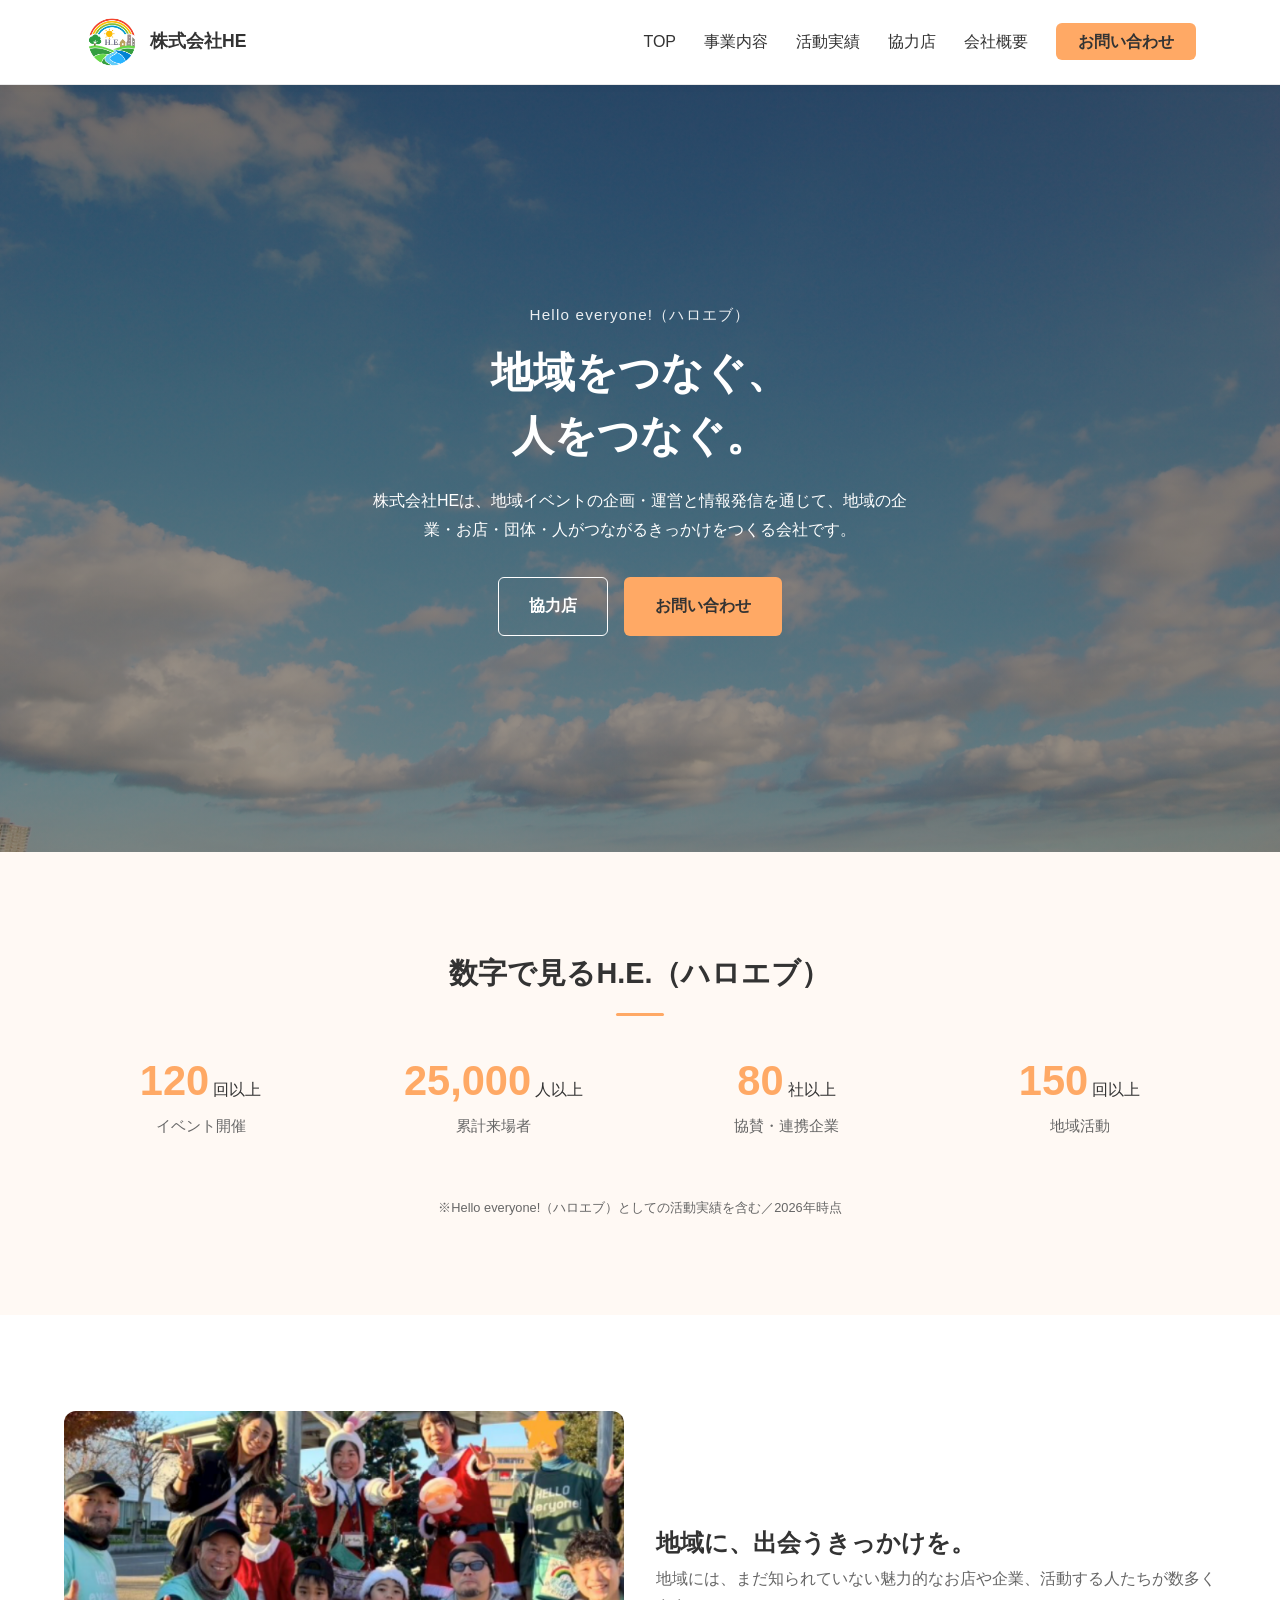
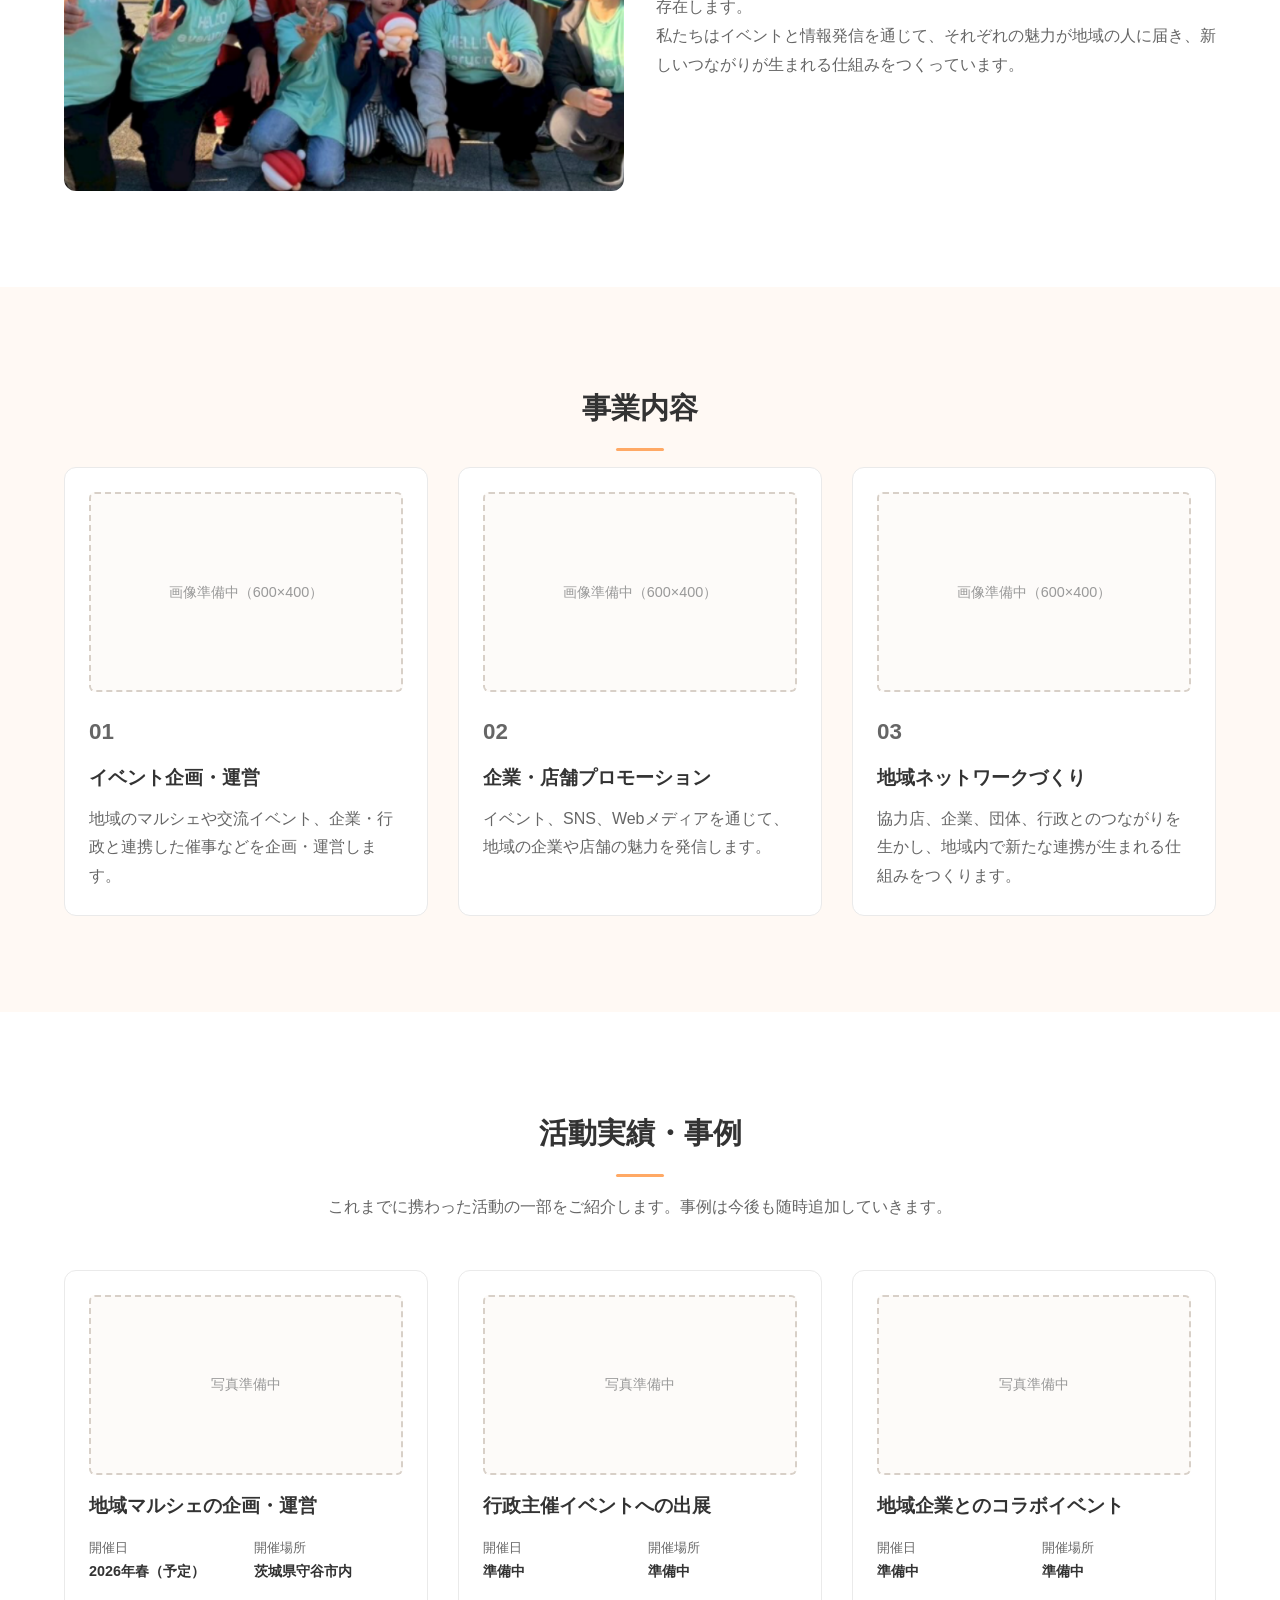
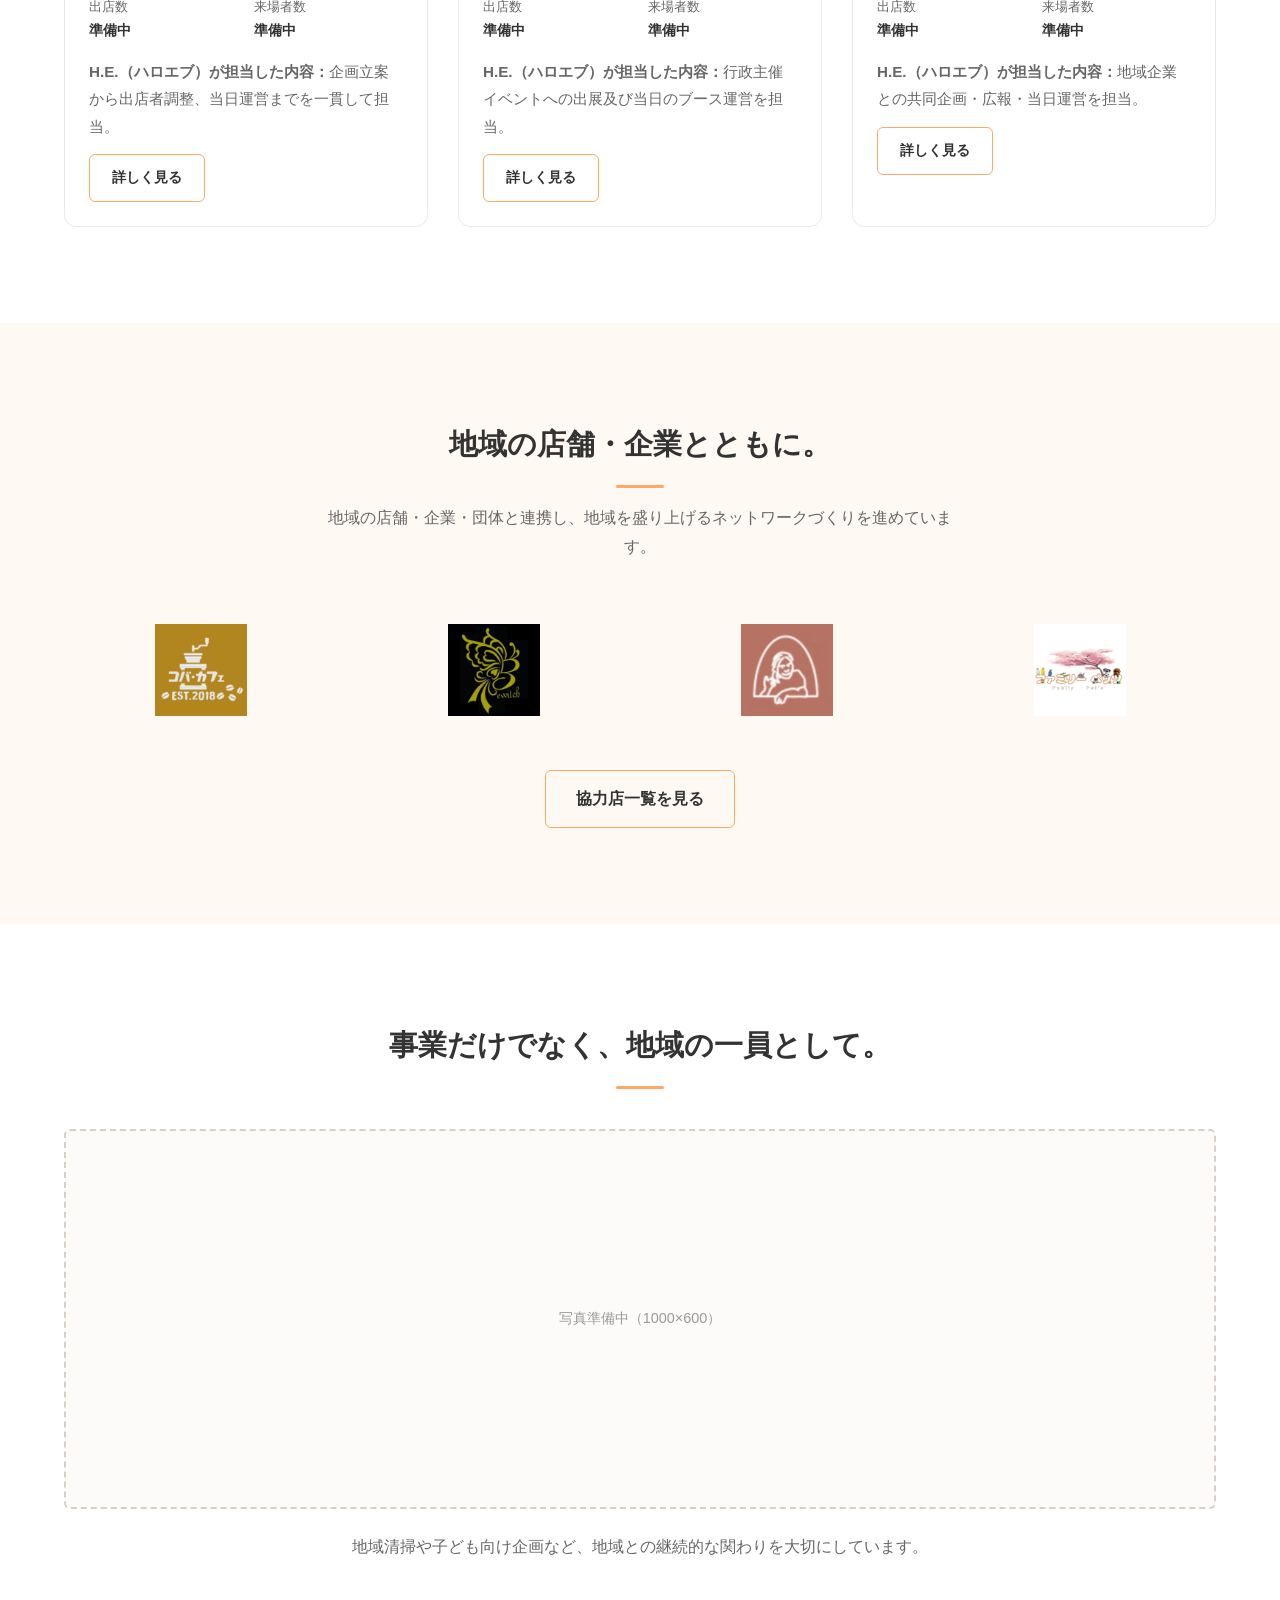
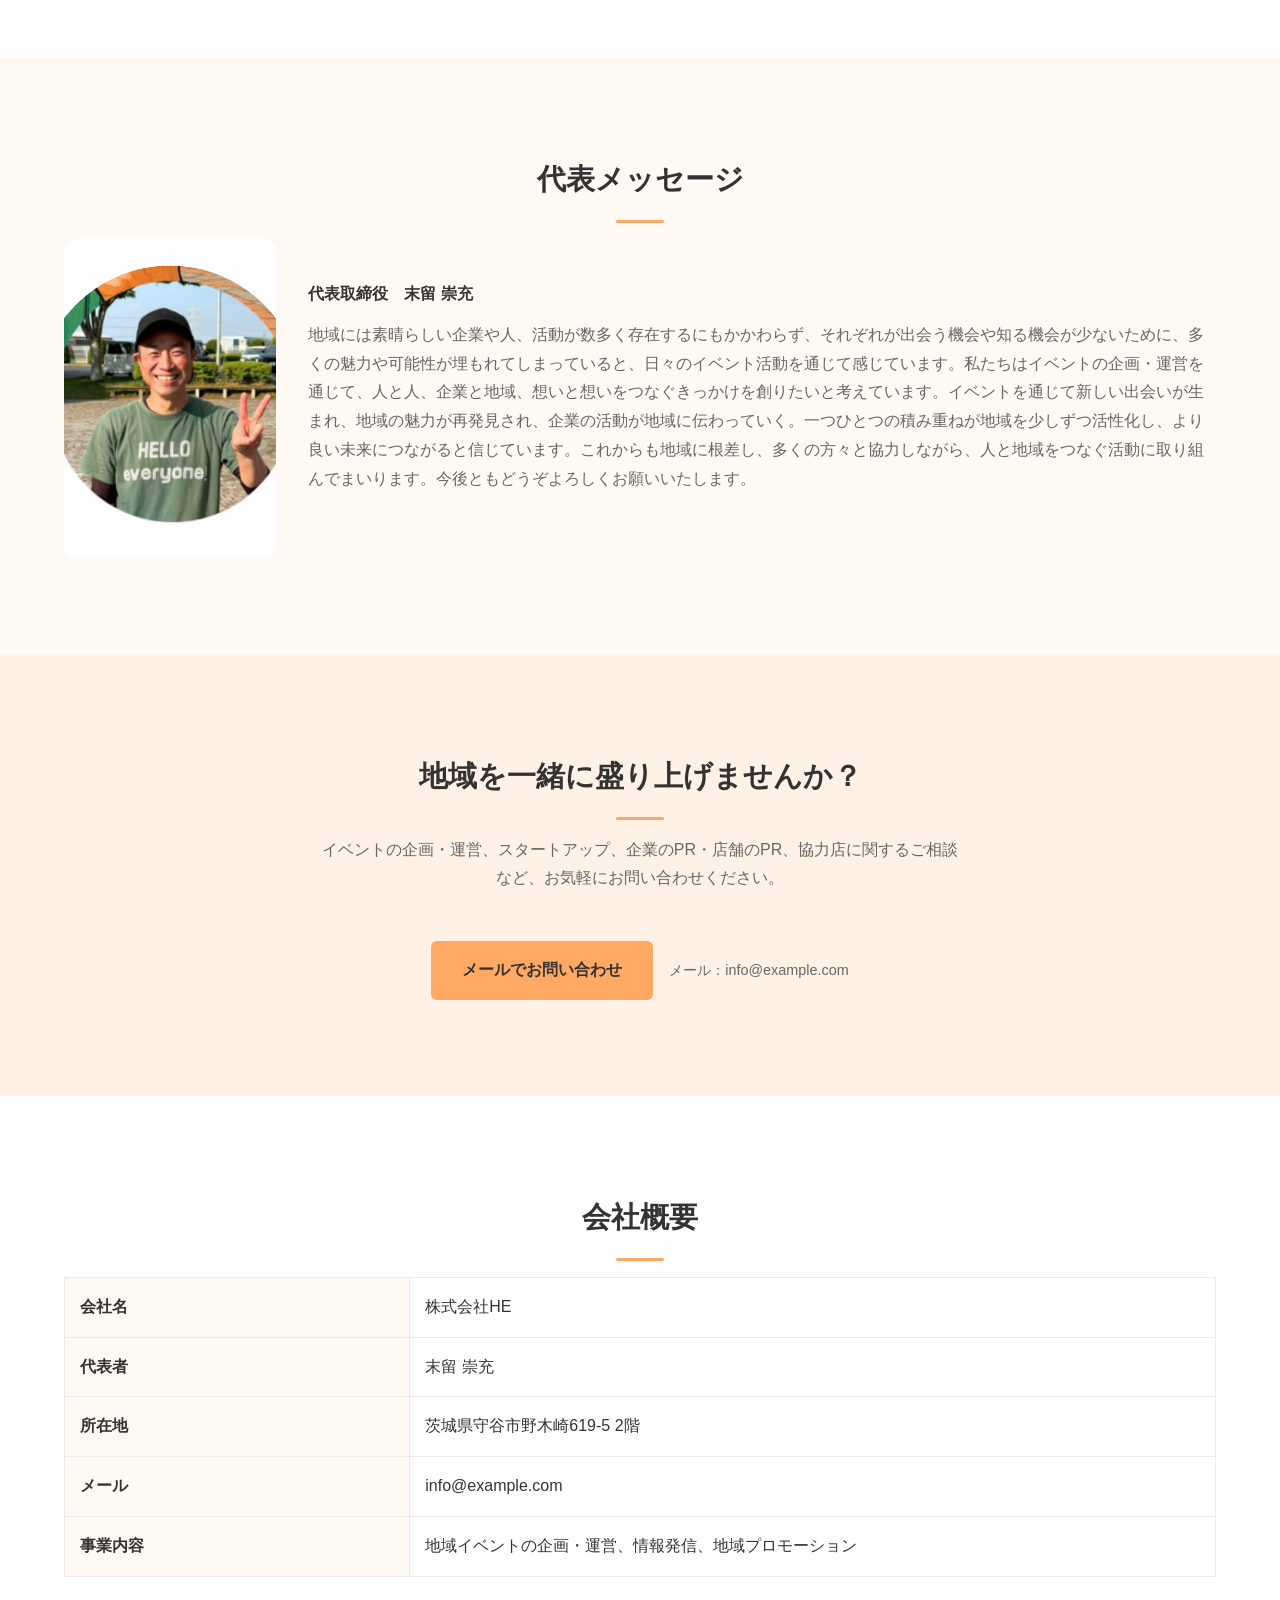
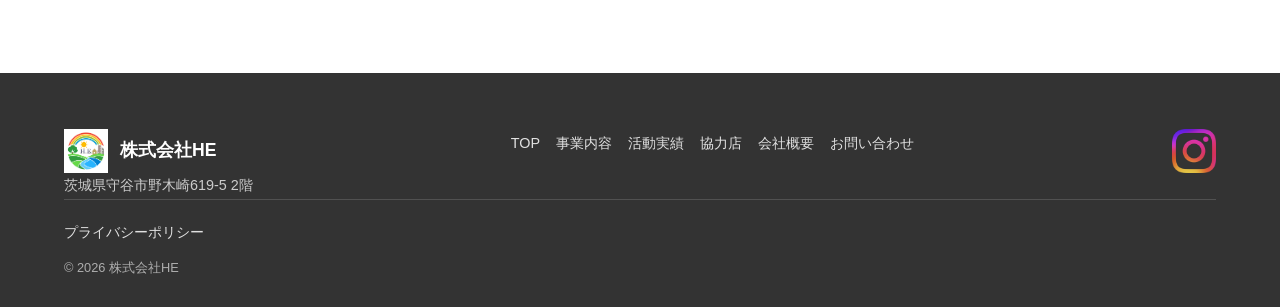
==== index.html @ ca71a81e "「ハロエブ」検索での上位表示を目的にSEO対策を実施 - title/meta descriptionの最適化、Hello everyone!・H.E.表記に「（ハロエブ）」を追記   （株式会社HE" ====
<!DOCTYPE html>

<html lang="ja">
<head>
<meta charset="UTF-8">
<meta name="viewport" content="width=device-width, initial-scale=1.0">

<!-- SEO: favicon/apple-touch-iconをサブページと同じ絶対パスに統一し、apple-touch-icon（180×180）を追加 -->
<link rel="icon" type="image/png" href="/images/favicon.png">
<link rel="apple-touch-icon" href="/images/apple-touch-icon.png">

<!-- SEO: 「ハロエブ」検索での上位表示を狙い、titleとdescriptionにハロエブを追記（正式社名「株式会社HE」自体には追記しない） -->
<title>株式会社HE｜地域の企業・人・情報をつなぐ地域プロモーション会社（ハロエブ）</title>
<meta name="description" content="地域イベントの企画・運営と情報発信で地域をつなぐ「ハロエブ」こと株式会社HE。茨城県守谷市を拠点に、地域の企業・お店・団体・人がつながるきっかけをつくる地域プロモーション会社です。">

<!-- SEO: トップページにcanonicalタグがなかったため追加（重複URL評価分散の防止） -->
<link rel="canonical" href="https://he-company.com/">

<!-- SEO: OGP（SNSシェア時の表示最適化） -->
<meta property="og:type" content="website">
<meta property="og:site_name" content="株式会社HE">
<meta property="og:locale" content="ja_JP">
<meta property="og:title" content="株式会社HE｜地域の企業・人・情報をつなぐ地域プロモーション会社（ハロエブ）">
<meta property="og:description" content="地域イベントの企画・運営と情報発信で地域をつなぐ「ハロエブ」こと株式会社HE。茨城県守谷市を拠点に、地域の企業・お店・団体・人がつながるきっかけをつくる地域プロモーション会社です。">
<meta property="og:url" content="https://he-company.com/">
<meta property="og:image" content="https://he-company.com/images/main.jpg">

<!-- SEO: X(Twitter)カード -->
<meta name="twitter:card" content="summary_large_image">
<meta name="twitter:title" content="株式会社HE｜地域の企業・人・情報をつなぐ地域プロモーション会社（ハロエブ）">
<meta name="twitter:description" content="地域イベントの企画・運営と情報発信で地域をつなぐ「ハロエブ」こと株式会社HE。茨城県守谷市を拠点に、地域の企業・お店・団体・人がつながるきっかけをつくる地域プロモーション会社です。">
<meta name="twitter:image" content="https://he-company.com/images/main.jpg">

<link rel="stylesheet" href="style.css">
<link rel="stylesheet" href="partners.css">

<!-- SEO: Organization構造化データ。alternateNameに読み・略称を含め「ハロエブ」検索との関連性を明示 -->
<script type="application/ld+json">
{
  "@context": "https://schema.org",
  "@type": "Organization",
  "name": "株式会社HE",
  "alternateName": ["Hello everyone!", "H.E.", "ハロエブ"],
  "url": "https://he-company.com/",
  "logo": "https://he-company.com/images/logo.png",
  "description": "株式会社HEは、地域イベントの企画・運営と情報発信を通じて、地域の企業・お店・団体・人がつながるきっかけをつくる地域プロモーション会社です。",
  "address": {
    "@type": "PostalAddress",
    "addressCountry": "JP",
    "addressRegion": "茨城県",
    "addressLocality": "守谷市",
    "streetAddress": "野木崎619-5 2階"
  }
}
</script>
</head>
<body>

<header>
    <div class="header-inner container">

        <a href="#hero" class="brand">
            <img src="images/logo.png" alt="株式会社HEロゴ" class="site-logo" width="1701" height="1701" decoding="async">
            <span class="site-name">株式会社HE</span>
        </a>

        <div class="hamburger" id="hamburger" aria-label="メニューを開く">
            <span></span>
            <span></span>
            <span></span>
        </div>

        <nav id="nav-menu">
            <ul>
                <li><a href="#hero">TOP</a></li>
                <li><a href="#services">事業内容</a></li>
                <li><a href="#results">活動実績</a></li>
                <li><a href="/partners/">協力店</a></li>
                <li><a href="#company">会社概要</a></li>
                <li class="nav-cta"><a href="#contact">お問い合わせ</a></li>
            </ul>
        </nav>

    </div>
</header>

<section class="hero" id="hero">

    <div class="hero-media">
        <!-- PageSpeed: LCP画像のためlazyloadにせず、fetchpriority="high"で優先読み込み。width/heightでCLSを防止 -->
        <img src="images/main.jpg" alt="地域イベントの様子" width="3008" height="2000" fetchpriority="high" decoding="async">
        <div class="hero-overlay"></div>
    </div>

    <div class="container hero-content">
        <!-- SEO: 「Hello everyone!」に読み「（ハロエブ）」を追記（株式会社HEの表記には追記しない） -->
        <p class="hero-brand">Hello everyone!（ハロエブ）</p>
        <h1 class="hero-copy">地域をつなぐ、<br>人をつなぐ。</h1>
        <p class="hero-lead">
            株式会社HEは、地域イベントの企画・運営と情報発信を通じて、地域の企業・お店・団体・人がつながるきっかけをつくる会社です。
        </p>
        <div class="hero-buttons">
            <a href="/partners/" class="btn btn-outline-light">協力店</a>
            <a href="#contact" class="btn btn-primary">お問い合わせ</a>
        </div>
    </div>

</section>

<section class="bg-sub" id="stats">

    <div class="container fade-in">

        <!-- SEO: 「H.E.」に読み「（ハロエブ）」を追記 -->
        <h2 class="section-title">数字で見るH.E.（ハロエブ）</h2>

        <div class="stats-grid">

            <div class="stat-item">
                <p class="stat-number">120<span>回以上</span></p>
                <p class="stat-label">イベント開催</p>
            </div>

            <div class="stat-item">
                <p class="stat-number">25,000<span>人以上</span></p>
                <p class="stat-label">累計来場者</p>
            </div>

            <div class="stat-item">
                <p class="stat-number">80<span>社以上</span></p>
                <p class="stat-label">協賛・連携企業</p>
            </div>

            <div class="stat-item">
                <p class="stat-number">150<span>回以上</span></p>
                <p class="stat-label">地域活動</p>
            </div>

        </div>

        <p class="stats-note">※Hello everyone!（ハロエブ）としての活動実績を含む／2026年時点</p>

    </div>

</section>

<section id="about">

    <div class="container about-layout fade-in">

        <div class="about-image">
            <img src="images/watashitachi.png" alt="地域の人々が集まる様子" width="1200" height="500" loading="lazy" decoding="async">
        </div>

        <div class="about-text">
            <h2>地域に、出会うきっかけを。</h2>
            <p>
                地域には、まだ知られていない魅力的なお店や企業、活動する人たちが数多く存在します。<br>
                私たちはイベントと情報発信を通じて、それぞれの魅力が地域の人に届き、新しいつながりが生まれる仕組みをつくっています。
            </p>
        </div>

    </div>

</section>

<section class="bg-sub" id="services">

    <div class="container fade-in">

        <h2 class="section-title">事業内容</h2>

        <div class="services">

            <div class="card">
                <div class="placeholder">画像準備中（600×400）</div>
                <p class="card-number">01</p>
                <h3>イベント企画・運営</h3>
                <p>地域のマルシェや交流イベント、企業・行政と連携した催事などを企画・運営します。</p>
            </div>

            <div class="card">
                <div class="placeholder">画像準備中（600×400）</div>
                <p class="card-number">02</p>
                <h3>企業・店舗プロモーション</h3>
                <p>イベント、SNS、Webメディアを通じて、地域の企業や店舗の魅力を発信します。</p>
            </div>

            <div class="card">
                <div class="placeholder">画像準備中（600×400）</div>
                <p class="card-number">03</p>
                <h3>地域ネットワークづくり</h3>
                <p>協力店、企業、団体、行政とのつながりを生かし、地域内で新たな連携が生まれる仕組みをつくります。</p>
            </div>

        </div>

    </div>

</section>

<section id="results">

    <div class="container fade-in">

        <h2 class="section-title">活動実績・事例</h2>
        <p class="section-lead">これまでに携わった活動の一部をご紹介します。事例は今後も随時追加していきます。</p>

        <!-- 事例カードは同一構造で複製することで追加できます。詳細ページは今後作成予定のため「詳しく見る」は仮リンクです -->
        <div class="cases">

            <div class="case-card">
                <div class="placeholder">写真準備中</div>
                <h3>地域マルシェの企画・運営</h3>
                <dl class="case-meta">
                    <div><dt>開催日</dt><dd>2026年春（予定）</dd></div>
                    <div><dt>開催場所</dt><dd>茨城県守谷市内</dd></div>
                    <div><dt>出店数</dt><dd>準備中</dd></div>
                    <div><dt>来場者数</dt><dd>準備中</dd></div>
                </dl>
                <p class="case-role"><strong>H.E.（ハロエブ）が担当した内容：</strong>企画立案から出店者調整、当日運営までを一貫して担当。</p>
                <a href="#" class="btn btn-outline btn-small">詳しく見る</a>
            </div>

            <div class="case-card">
                <div class="placeholder">写真準備中</div>
                <h3>行政主催イベントへの出展</h3>
                <dl class="case-meta">
                    <div><dt>開催日</dt><dd>準備中</dd></div>
                    <div><dt>開催場所</dt><dd>準備中</dd></div>
                    <div><dt>出店数</dt><dd>準備中</dd></div>
                    <div><dt>来場者数</dt><dd>準備中</dd></div>
                </dl>
                <p class="case-role"><strong>H.E.（ハロエブ）が担当した内容：</strong>行政主催イベントへの出展及び当日のブース運営を担当。</p>
                <a href="#" class="btn btn-outline btn-small">詳しく見る</a>
            </div>

            <div class="case-card">
                <div class="placeholder">写真準備中</div>
                <h3>地域企業とのコラボイベント</h3>
                <dl class="case-meta">
                    <div><dt>開催日</dt><dd>準備中</dd></div>
                    <div><dt>開催場所</dt><dd>準備中</dd></div>
                    <div><dt>出店数</dt><dd>準備中</dd></div>
                    <div><dt>来場者数</dt><dd>準備中</dd></div>
                </dl>
                <p class="case-role"><strong>H.E.（ハロエブ）が担当した内容：</strong>地域企業との共同企画・広報・当日運営を担当。</p>
                <a href="#" class="btn btn-outline btn-small">詳しく見る</a>
            </div>

        </div>

    </div>

</section>

<section class="bg-sub" id="partners">

    <div class="container fade-in">

        <h2 class="section-title">地域の店舗・企業とともに。</h2>
        <p class="section-lead">地域の店舗・企業・団体と連携し、地域を盛り上げるネットワークづくりを進めています。</p>

        <!-- 協力店を追加する場合は /partners/ の一覧ページ側に追加してください。ここには代表的な数店舗のみ表示します -->
        <div class="partners-grid">

            <a href="/partners/kobacafe/" class="partner-card-logo">
                <img src="images/partners/kobacafe/logo.png" alt="コバカフェのロゴ" width="500" height="500" loading="lazy" decoding="async">
            </a>
            <a href="/partners/bewitch-tokyo/" class="partner-card-logo">
                <img src="images/partners/bewitch-tokyo/logo.png" alt="ビーウィッチ東京のロゴ" width="500" height="500" loading="lazy" decoding="async">
            </a>
            <a href="/partners/osan-thai/" class="partner-card-logo">
                <img src="images/partners/osan-thai/logo.png" alt="オーさんのタイ料理のロゴ" width="500" height="500" loading="lazy" decoding="async">
            </a>
            <a href="/partners/family-pets/" class="partner-card-logo">
                <img src="images/partners/family-pets/logo.png" alt="ファミリーペッツのロゴ" width="500" height="500" loading="lazy" decoding="async">
            </a>

        </div>

        <div class="partners-cta">
            <a href="/partners/" class="btn btn-outline">協力店一覧を見る</a>
        </div>

    </div>

</section>

<section id="community">

    <div class="container community-layout fade-in">

        <h2 class="section-title">事業だけでなく、地域の一員として。</h2>

        <div class="placeholder community-photo">写真準備中（1000×600）</div>

        <p class="community-text">
            地域清掃や子ども向け企画など、地域との継続的な関わりを大切にしています。
        </p>

    </div>

</section>

<section class="bg-sub" id="message">

    <div class="container fade-in">

        <h2 class="section-title">代表メッセージ</h2>

        <div class="message">

            <div class="rep-image">
                <img src="images/ceo.png" alt="代表取締役 末留 崇充" width="500" height="600" loading="lazy" decoding="async">
            </div>

            <div>
                <p class="message-name">代表取締役　末留 崇充</p>
                <p class="message-text">
                    地域には素晴らしい企業や人、活動が数多く存在するにもかかわらず、それぞれが出会う機会や知る機会が少ないために、多くの魅力や可能性が埋もれてしまっていると、日々のイベント活動を通じて感じています。私たちはイベントの企画・運営を通じて、人と人、企業と地域、想いと想いをつなぐきっかけを創りたいと考えています。イベントを通じて新しい出会いが生まれ、地域の魅力が再発見され、企業の活動が地域に伝わっていく。一つひとつの積み重ねが地域を少しずつ活性化し、より良い未来につながると信じています。これからも地域に根差し、多くの方々と協力しながら、人と地域をつなぐ活動に取り組んでまいります。今後ともどうぞよろしくお願いいたします。
                </p>
            </div>

        </div>

    </div>

</section>

<!-- 将来チーム紹介を追加する場合の肩書き例: 戦略パートナー／経営戦略・ブランドプロデュース／Brand & Business Strategy Partner -->

<section class="bg-accent" id="contact">

    <div class="container fade-in">

        <h2 class="section-title">地域を一緒に盛り上げませんか？</h2>
        <p class="section-lead">
            イベントの企画・運営、スタートアップ、企業のPR・店舗のPR、協力店に関するご相談など、お気軽にお問い合わせください。
        </p>

        <div class="contact-actions">
            <a href="mailto:info@example.com" class="btn btn-primary">メールでお問い合わせ</a>
            <p class="contact-email">メール：info@example.com</p>
        </div>

    </div>

</section>

<section id="company">

    <div class="container fade-in">

        <h2 class="section-title">会社概要</h2>

        <table class="company-table">

            <tr>
                <th>会社名</th>
                <td>株式会社HE</td>
            </tr>

            <tr>
                <th>代表者</th>
                <td>末留 崇充</td>
            </tr>

            <tr>
                <th>所在地</th>
                <td>茨城県守谷市野木崎619-5 2階</td>
            </tr>

            <!-- 電話番号は仮番号のため公開表示から一時的に除外しています
            <tr>
                <th>電話番号</th>
                <td>000-0000-0000</td>
            </tr>
            -->

            <tr>
                <th>メール</th>
                <td>info@example.com</td>
            </tr>

            <tr>
                <th>事業内容</th>
                <td>地域イベントの企画・運営、情報発信、地域プロモーション</td>
            </tr>

        </table>

    </div>

</section>

<footer>

    <div class="container footer-grid">

        <div>
            <div class="footer-brand">
                <img src="images/logo.png" alt="株式会社HEロゴ" class="site-logo" width="1701" height="1701" loading="lazy" decoding="async">
                <span class="site-name" style="color:#fff;">株式会社HE</span>
            </div>
            <p class="footer-address">茨城県守谷市野木崎619-5 2階</p>
        </div>

        <nav class="footer-nav">
            <ul>
                <li><a href="#hero">TOP</a></li>
                <li><a href="#services">事業内容</a></li>
                <li><a href="#results">活動実績</a></li>
                <li><a href="/partners/">協力店</a></li>
                <li><a href="#company">会社概要</a></li>
                <li><a href="#contact">お問い合わせ</a></li>
            </ul>
        </nav>

        <div class="footer-sns">
            <ul>
                <!-- Instagramのリンク先URLは後日設定予定 -->
                <li><a href="#" aria-label="Instagram"><img src="images/instagram-icon.png" alt="Instagram" class="sns-icon" width="128" height="128" loading="lazy" decoding="async"></a></li>
            </ul>
        </div>

    </div>

    <div class="container footer-legal">
        <a href="/privacy/">プライバシーポリシー</a>
        <p>© 2026 株式会社HE</p>
    </div>

</footer>

<script src="script.js"></script>
</body>
</html>
---- style.css ----
/* ==========================================================================
   Variables
   ========================================================================== */
:root {
  --color-primary: #FFA965;
  --color-primary-light: #FFF1E6;
  --color-text: #333333;
  --color-text-light: #666666;
  --color-background: #FFFFFF;
  --color-background-sub: #FFF9F4;
  --color-border: #EAEAEA;
  --container-width: 1200px;
  --partner-content-width: 800px;
  --radius-sm: 6px;
  --radius-md: 12px;
  --section-padding: clamp(56px, 8vw, 96px);
}

/* ==========================================================================
   Reset / Base
   ========================================================================== */
* {
  margin: 0;
  padding: 0;
  box-sizing: border-box;
}

html {
  scroll-behavior: smooth;
}

body {
  font-family: "Hiragino Kaku Gothic ProN", "Hiragino Sans", "Yu Gothic Medium", "Meiryo", sans-serif;
  line-height: 1.8;
  color: var(--color-text);
  background: var(--color-background);
  overflow-x: hidden;
}

img {
  max-width: 100%;
  display: block;
}

a {
  color: inherit;
}

.container {
  width: 90%;
  max-width: var(--container-width);
  margin: auto;
}

/* SEO/アクセシビリティ: 視覚的には非表示だが、スクリーンリーダーや検索エンジンには読み上げ・解釈させたい見出し用 */
.sr-only {
  position: absolute;
  width: 1px;
  height: 1px;
  padding: 0;
  margin: -1px;
  overflow: hidden;
  clip: rect(0, 0, 0, 0);
  white-space: nowrap;
  border: 0;
}

section {
  padding: var(--section-padding) 0;
}

.bg-sub {
  background: var(--color-background-sub);
}

.bg-accent {
  background: var(--color-primary-light);
}

.section-title {
  text-align: center;
  font-size: clamp(1.4rem, 3vw, 1.8rem);
  margin-bottom: 16px;
}

.section-title::after {
  content: "";
  display: block;
  width: 48px;
  height: 3px;
  background: var(--color-primary);
  margin: 14px auto 0;
  border-radius: 2px;
}

.section-lead {
  text-align: center;
  max-width: 640px;
  margin: 0 auto 48px;
  color: var(--color-text-light);
}

.placeholder {
  border: 2px dashed #d8d0c8;
  background: #fdfbf9;
  display: flex;
  justify-content: center;
  align-items: center;
  color: #999;
  border-radius: var(--radius-sm);
  text-align: center;
  font-size: 0.9rem;
}

/* fade-in on scroll */
.fade-in {
  opacity: 0;
  transform: translateY(16px);
  transition: opacity .6s ease, transform .6s ease;
}

.fade-in.is-visible {
  opacity: 1;
  transform: none;
}

/* ==========================================================================
   Buttons
   ========================================================================== */
.btn {
  display: inline-flex;
  align-items: center;
  justify-content: center;
  gap: 8px;
  min-height: 48px;
  padding: 14px 30px;
  border-radius: var(--radius-sm);
  font-weight: 600;
  text-decoration: none;
  border: 1.5px solid transparent;
  cursor: pointer;
  transition: opacity .2s ease, background-color .2s ease;
  font-size: 1rem;
}

.btn-small {
  min-height: 40px;
  padding: 10px 22px;
  font-size: 0.9rem;
}

.btn-primary {
  background: var(--color-primary);
  color: var(--color-text);
}

.btn-primary:hover {
  opacity: 0.85;
}

.btn-outline {
  background: transparent;
  border-color: var(--color-primary);
  color: var(--color-text);
}

.btn-outline:hover {
  background: var(--color-primary-light);
}

.btn-outline-light {
  background: transparent;
  border-color: #fff;
  color: #fff;
}

.btn-outline-light:hover {
  background: rgba(255, 255, 255, 0.15);
}

/* ==========================================================================
   Header
   ========================================================================== */
header {
  background: #fff;
  border-bottom: 1px solid var(--color-border);
  box-shadow: 0 2px 8px rgba(0, 0, 0, 0.04);
  position: sticky;
  top: 0;
  z-index: 100;
}

.header-inner {
  display: flex;
  justify-content: space-between;
  align-items: center;
  padding: 14px 20px;
}

.brand {
  display: flex;
  align-items: center;
  gap: 10px;
  text-decoration: none;
}

.site-logo {
  width: 56px;
  height: 56px;
  object-fit: contain;
}

.site-name {
  font-size: 1.1rem;
  font-weight: 700;
  color: var(--color-text);
}

.hamburger {
  display: flex;
  flex-direction: column;
  gap: 5px;
  cursor: pointer;
  z-index: 110;
}

.hamburger span {
  width: 28px;
  height: 3px;
  background: var(--color-text);
  border-radius: 3px;
  transition: transform .2s ease, opacity .2s ease;
}

nav ul {
  display: flex;
  align-items: center;
  list-style: none;
  gap: 28px;
}

nav a {
  text-decoration: none;
  color: var(--color-text);
  font-weight: 500;
}

nav a:hover {
  color: var(--color-primary);
}

.nav-cta a {
  background: var(--color-primary);
  color: var(--color-text);
  padding: 10px 22px;
  border-radius: var(--radius-sm);
  font-weight: 600;
}

.nav-cta a:hover {
  opacity: 0.85;
}

/* ==========================================================================
   Hero (first view)
   ========================================================================== */
.hero {
  position: relative;
  overflow: hidden;
}

.hero-media {
  position: absolute;
  inset: 0;
  z-index: 0;
}

.hero-media img {
  width: 100%;
  height: 100%;
  object-fit: cover;
}

.hero-overlay {
  position: absolute;
  inset: 0;
  background: linear-gradient(180deg, rgba(35, 24, 12, 0.55), rgba(35, 24, 12, 0.45));
}

.hero-content {
  position: relative;
  z-index: 1;
  color: #fff;
  text-align: center;
  padding: 120px 0;
}

.hero-brand {
  font-size: 0.95rem;
  letter-spacing: 0.08em;
  opacity: 0.9;
  margin-bottom: 14px;
}

.hero-copy {
  font-size: clamp(1.8rem, 5vw, 2.6rem);
  font-weight: 700;
  line-height: 1.5;
  margin-bottom: 20px;
}

.hero-lead {
  max-width: 560px;
  margin: 0 auto 32px;
  font-size: 1rem;
}

.hero-buttons {
  display: flex;
  gap: 16px;
  justify-content: center;
  flex-wrap: wrap;
}

/* ==========================================================================
   Stats (数字で見るH.E.)
   ========================================================================== */
.stats-grid {
  display: grid;
  grid-template-columns: repeat(2, 1fr);
  gap: 20px;
  text-align: center;
}

.stat-item {
  padding: 24px 10px;
}

.stat-number {
  font-size: clamp(1.8rem, 5vw, 2.6rem);
  font-weight: 700;
  color: var(--color-primary);
  line-height: 1.2;
}

.stat-number span {
  font-size: 1rem;
  font-weight: 500;
  color: var(--color-text);
  margin-left: 4px;
}

.stat-label {
  margin-top: 6px;
  color: var(--color-text-light);
  font-size: 0.95rem;
}

.stats-note {
  text-align: center;
  margin-top: 32px;
  font-size: 0.8rem;
  color: var(--color-text-light);
}

/* ==========================================================================
   About (私たちについて)
   ========================================================================== */
.about-layout {
  display: flex;
  flex-direction: column;
  gap: 32px;
  align-items: center;
}

.about-image {
  width: 100%;
  height: 280px;
  border-radius: var(--radius-md);
  overflow: hidden;
}

.about-image img {
  width: 100%;
  height: 100%;
  object-fit: cover;
}

.about-text h2 {
  text-align: left;
}

.about-text h2::after {
  margin: 14px 0 0;
}

.about-text p {
  color: var(--color-text-light);
}

/* ==========================================================================
   Services (事業内容)
   ========================================================================== */
.services {
  display: grid;
  grid-template-columns: 1fr;
  gap: 30px;
}

.card {
  background: #fff;
  border: 1px solid var(--color-border);
  border-radius: var(--radius-md);
  padding: 24px;
}

.card .placeholder {
  height: 200px;
  margin-bottom: 20px;
}

.card-number {
  color: var(--color-primary);
  font-weight: 700;
  font-size: 1.4rem;
  margin-bottom: 8px;
}

.card h3 {
  margin-bottom: 10px;
}

.card p {
  color: var(--color-text-light);
}

/* ==========================================================================
   Results / Cases (活動実績・事例)
   ========================================================================== */
.cases {
  display: grid;
  grid-template-columns: 1fr;
  gap: 30px;
}

.case-card {
  background: #fff;
  border: 1px solid var(--color-border);
  border-radius: var(--radius-md);
  padding: 24px;
  display: flex;
  flex-direction: column;
  gap: 14px;
}

.case-card .placeholder {
  height: 180px;
}

.case-meta {
  display: grid;
  grid-template-columns: repeat(2, 1fr);
  gap: 10px 16px;
  font-size: 0.9rem;
}

.case-meta div {
  display: flex;
  flex-direction: column;
}

.case-meta dt {
  color: var(--color-text-light);
  font-size: 0.8rem;
}

.case-meta dd {
  font-weight: 600;
}

.case-role {
  font-size: 0.95rem;
  color: var(--color-text-light);
}

.case-card .btn {
  align-self: flex-start;
}

/* ==========================================================================
   Partners (協力店ネットワーク)
   ========================================================================== */
.partners-grid {
  display: grid;
  grid-template-columns: repeat(2, 1fr);
  gap: 20px;
}

.partners-grid .placeholder {
  height: 110px;
}

.partners-cta {
  text-align: center;
  margin-top: 40px;
}

/* ==========================================================================
   Community (地域貢献活動)
   ========================================================================== */
.community-layout {
  display: flex;
  flex-direction: column;
  gap: 24px;
  align-items: center;
}

.community-photo {
  width: 100%;
  height: 260px;
}

.community-text {
  text-align: center;
  max-width: 640px;
  color: var(--color-text-light);
}

/* ==========================================================================
   Message (代表メッセージ)
   ========================================================================== */
.message {
  display: flex;
  flex-direction: column;
  gap: 32px;
  align-items: center;
}

.rep-image {
  width: 100%;
  max-width: 320px;
  height: 320px;
  border-radius: var(--radius-md);
  overflow: hidden;
}

.rep-image img {
  width: 100%;
  height: 100%;
  object-fit: cover;
}

.message-name {
  font-weight: 700;
  margin-bottom: 12px;
}

.message-text {
  color: var(--color-text-light);
  margin-bottom: 24px;
}

/* ==========================================================================
   Contact
   ========================================================================== */
.contact {
  text-align: center;
}

.contact .section-lead {
  margin-bottom: 32px;
}

.contact-actions {
  display: flex;
  flex-direction: column;
  align-items: center;
  gap: 16px;
}

.contact-email {
  color: var(--color-text-light);
  font-size: 0.9rem;
}

/* ==========================================================================
   Company overview
   ========================================================================== */
.company-table {
  width: 100%;
  border-collapse: collapse;
  background: #fff;
}

.company-table th,
.company-table td {
  border: 1px solid var(--color-border);
  padding: 15px;
  text-align: left;
}

.company-table th {
  width: 30%;
  background: var(--color-background-sub);
}

/* ==========================================================================
   Footer
   ========================================================================== */
footer {
  background: var(--color-text);
  color: #fff;
  padding: 56px 0 28px;
}

.footer-grid {
  display: flex;
  flex-direction: column;
  gap: 32px;
}

.footer-brand {
  display: flex;
  align-items: center;
  gap: 12px;
}

.footer-brand .site-logo {
  width: 44px;
  height: 44px;
}

.footer-address {
  color: rgba(255, 255, 255, 0.75);
  font-size: 0.9rem;
}

.footer-nav ul,
.footer-sns ul {
  list-style: none;
  display: flex;
  flex-wrap: wrap;
  gap: 16px;
}

.footer-nav a,
.footer-sns a,
.footer-legal a {
  color: rgba(255, 255, 255, 0.85);
  text-decoration: none;
  font-size: 0.9rem;
}

.footer-nav a:hover,
.footer-sns a:hover,
.footer-legal a:hover {
  color: var(--color-primary);
}

.sns-icon {
  width: 24px;
  height: 24px;
  object-fit: contain;
  opacity: 0.9;
  transition: opacity 0.2s ease;
}

.footer-sns a:hover .sns-icon {
  opacity: 1;
}

.footer-legal {
  border-top: 1px solid rgba(255, 255, 255, 0.15);
  padding-top: 20px;
  display: flex;
  flex-direction: column;
  gap: 10px;
  font-size: 0.8rem;
  color: rgba(255, 255, 255, 0.6);
}

/* ==========================================================================
   Responsive
   ========================================================================== */
@media (min-width: 600px) {
  .partners-grid {
    grid-template-columns: repeat(3, 1fr);
  }
}

@media (min-width: 768px) {
  .stats-grid {
    grid-template-columns: repeat(4, 1fr);
  }

  .services {
    grid-template-columns: repeat(3, 1fr);
  }

  .cases {
    grid-template-columns: repeat(3, 1fr);
  }

  .partners-grid {
    grid-template-columns: repeat(4, 1fr);
  }

  .about-image,
  .community-photo {
    height: 380px;
  }
}

@media (min-width: 900px) {
  .hamburger {
    display: none;
  }

  #nav-menu {
    display: block;
  }

  .about-layout {
    flex-direction: row;
    align-items: center;
    text-align: left;
  }

  .about-layout .about-image {
    flex: 1;
  }

  .about-layout .about-text {
    flex: 1;
  }

  .message {
    flex-direction: row;
    align-items: center;
    text-align: left;
  }

  .message-name,
  .message-text {
    text-align: left;
  }

  .footer-grid {
    flex-direction: row;
    justify-content: space-between;
    flex-wrap: wrap;
  }

  .sns-icon {
    width: 44px;
    height: 44px;
  }

  .contact-actions {
    flex-direction: row;
    justify-content: center;
  }
}

@media (max-width: 899px) {
  #nav-menu {
    display: none;
  }

  #nav-menu.active {
    display: block;
    position: absolute;
    top: 100%;
    left: 0;
    width: 100%;
    background: #fff;
    border-top: 1px solid var(--color-border);
    box-shadow: 0 8px 16px rgba(0, 0, 0, 0.06);
  }

  #nav-menu.active ul {
    flex-direction: column;
    align-items: flex-start;
    padding: 20px;
    gap: 18px;
  }

  .nav-cta {
    width: 100%;
  }

  .nav-cta a {
    display: block;
    text-align: center;
  }
}
---- partners.css ----
/* ==========================================================================
   Partners: shared styles for /partners/ and /partners/<slug>/
   Uses CSS variables defined in style.css :root
   ========================================================================== */

/* current-page indicator in header nav */
nav a.active {
  color: var(--color-primary);
  font-weight: 700;
}

/* small "H.E. PARTNER" label above breadcrumb on individual pages */
.partner-tag {
  text-align: center;
  font-size: 0.75rem;
  letter-spacing: 0.08em;
  color: var(--color-text-light);
  margin: 18px 0 0;
}

/* breadcrumb */
.breadcrumb {
  padding: 14px 0 0;
  font-size: 0.8rem;
  color: var(--color-text-light);
}

.breadcrumb a {
  color: var(--color-text-light);
  text-decoration: none;
}

.breadcrumb a:hover {
  color: var(--color-primary);
}

.breadcrumb span[aria-current] {
  color: var(--color-text);
}

/* narrow centered column used on individual partner pages */
.partner-container {
  width: 90%;
  max-width: var(--partner-content-width);
  margin: auto;
}

/* ==========================================================================
   Partner card (used in the homepage teaser grid and /partners/ list)
   ========================================================================== */
.partner-card {
  background: #fff;
  border: 1px solid var(--color-border);
  border-radius: var(--radius-md);
  padding: 24px;
  display: flex;
  flex-direction: column;
  align-items: center;
  gap: 10px;
  text-align: center;
}

.partner-card-logo {
  display: flex;
  align-items: center;
  justify-content: center;
  width: 100%;
  height: 120px;
  background: var(--color-background-sub);
  border-radius: var(--radius-sm);
  overflow: hidden;
}

.partner-card-logo img {
  width: 100%;
  height: 100%;
  object-fit: contain;
  padding: 14px;
}

.partner-card h2,
.partner-card h3 {
  font-size: 1.05rem;
}

.partner-card h2 a,
.partner-card h3 a {
  text-decoration: none;
  color: var(--color-text);
}

.partner-card p {
  color: var(--color-text-light);
  font-size: 0.9rem;
  flex: 1;
}

.partners-list-grid {
  display: grid;
  grid-template-columns: 1fr;
  gap: 24px;
}

@media (min-width: 600px) {
  .partners-list-grid {
    grid-template-columns: repeat(2, 1fr);
  }
}

@media (min-width: 900px) {
  .partners-list-grid {
    grid-template-columns: repeat(4, 1fr);
  }
}

/* ==========================================================================
   Individual partner page
   ========================================================================== */
.partner-logo-box {
  width: 160px;
  height: 160px;
  margin: 28px auto 0;
  display: flex;
  align-items: center;
  justify-content: center;
  background: var(--color-background-sub);
  border-radius: var(--radius-md);
  overflow: hidden;
}

.partner-logo-box img {
  width: 100%;
  height: 100%;
  object-fit: contain;
  padding: 18px;
}

.partner-name {
  text-align: center;
  font-size: clamp(1.5rem, 6vw, 2.1rem);
  font-weight: 700;
  margin: 20px 0 10px;
  overflow-wrap: break-word;
}

.partner-catch {
  text-align: center;
  color: var(--color-text-light);
  font-size: 1.05rem;
  max-width: 520px;
  margin: 0 auto 44px;
}

.partner-product {
  text-align: center;
}

.partner-product-image {
  width: 100%;
  max-width: 800px;
  aspect-ratio: 8 / 5;
  margin: 0 auto;
  border-radius: var(--radius-md);
  overflow: hidden;
  background: var(--color-background-sub);
}

.partner-product-image img {
  width: 100%;
  height: 100%;
  object-fit: cover;
}

.partner-product-label {
  display: inline-block;
  margin-top: 18px;
  font-size: 0.75rem;
  font-weight: 600;
  color: var(--color-text);
  background: var(--color-primary);
  padding: 4px 14px;
  border-radius: 999px;
}

.partner-product-name {
  font-size: 1.2rem;
  font-weight: 700;
  margin-top: 10px;
}

.partner-product-desc {
  color: var(--color-text-light);
  margin-top: 8px;
}

.partner-info {
  max-width: 480px;
  margin: 48px auto 0;
  display: flex;
  flex-direction: column;
  gap: 16px;
}

.partner-info div {
  display: flex;
  justify-content: space-between;
  align-items: baseline;
  gap: 16px;
  padding-bottom: 12px;
  border-bottom: 1px solid var(--color-border);
  flex-wrap: wrap;
}

.partner-info dt {
  color: var(--color-text-light);
  font-size: 0.85rem;
  flex-shrink: 0;
}

.partner-info dd {
  font-weight: 600;
  text-align: right;
  overflow-wrap: anywhere;
}

.partner-info dd.is-placeholder {
  color: var(--color-text-light);
  font-weight: 400;
  font-style: italic;
}

.partner-contact {
  text-align: center;
  margin: 40px 0;
}

.partner-contact .btn[aria-disabled="true"] {
  background: var(--color-border);
  color: var(--color-text-light);
  cursor: not-allowed;
}

.partner-footnote {
  text-align: center;
  font-size: 0.8rem;
  color: var(--color-text-light);
  margin: 0 0 40px;
}

.partner-footnote a {
  color: var(--color-primary);
  text-decoration: underline;
}

.partner-footer {
  padding: 40px 0;
}

.partner-footer .footer-grid {
  justify-content: center;
}

.partner-footer .footer-legal {
  text-align: center;
  align-items: center;
}

/* ==========================================================================
   Legal content (e.g. /privacy/)
   ========================================================================== */
.legal {
  padding: var(--section-padding) 0;
}

.legal h1 {
  font-size: clamp(1.5rem, 5vw, 2rem);
  margin-bottom: 24px;
}

.legal h2 {
  font-size: 1.1rem;
  margin: 40px 0 12px;
}

.legal p {
  color: var(--color-text-light);
  margin-bottom: 12px;
}

.legal ul {
  color: var(--color-text-light);
  margin: 0 0 12px;
  padding-left: 1.4em;
}

.legal li {
  margin-bottom: 6px;
}

.legal-date {
  margin-top: 40px;
  font-size: 0.9rem;
}
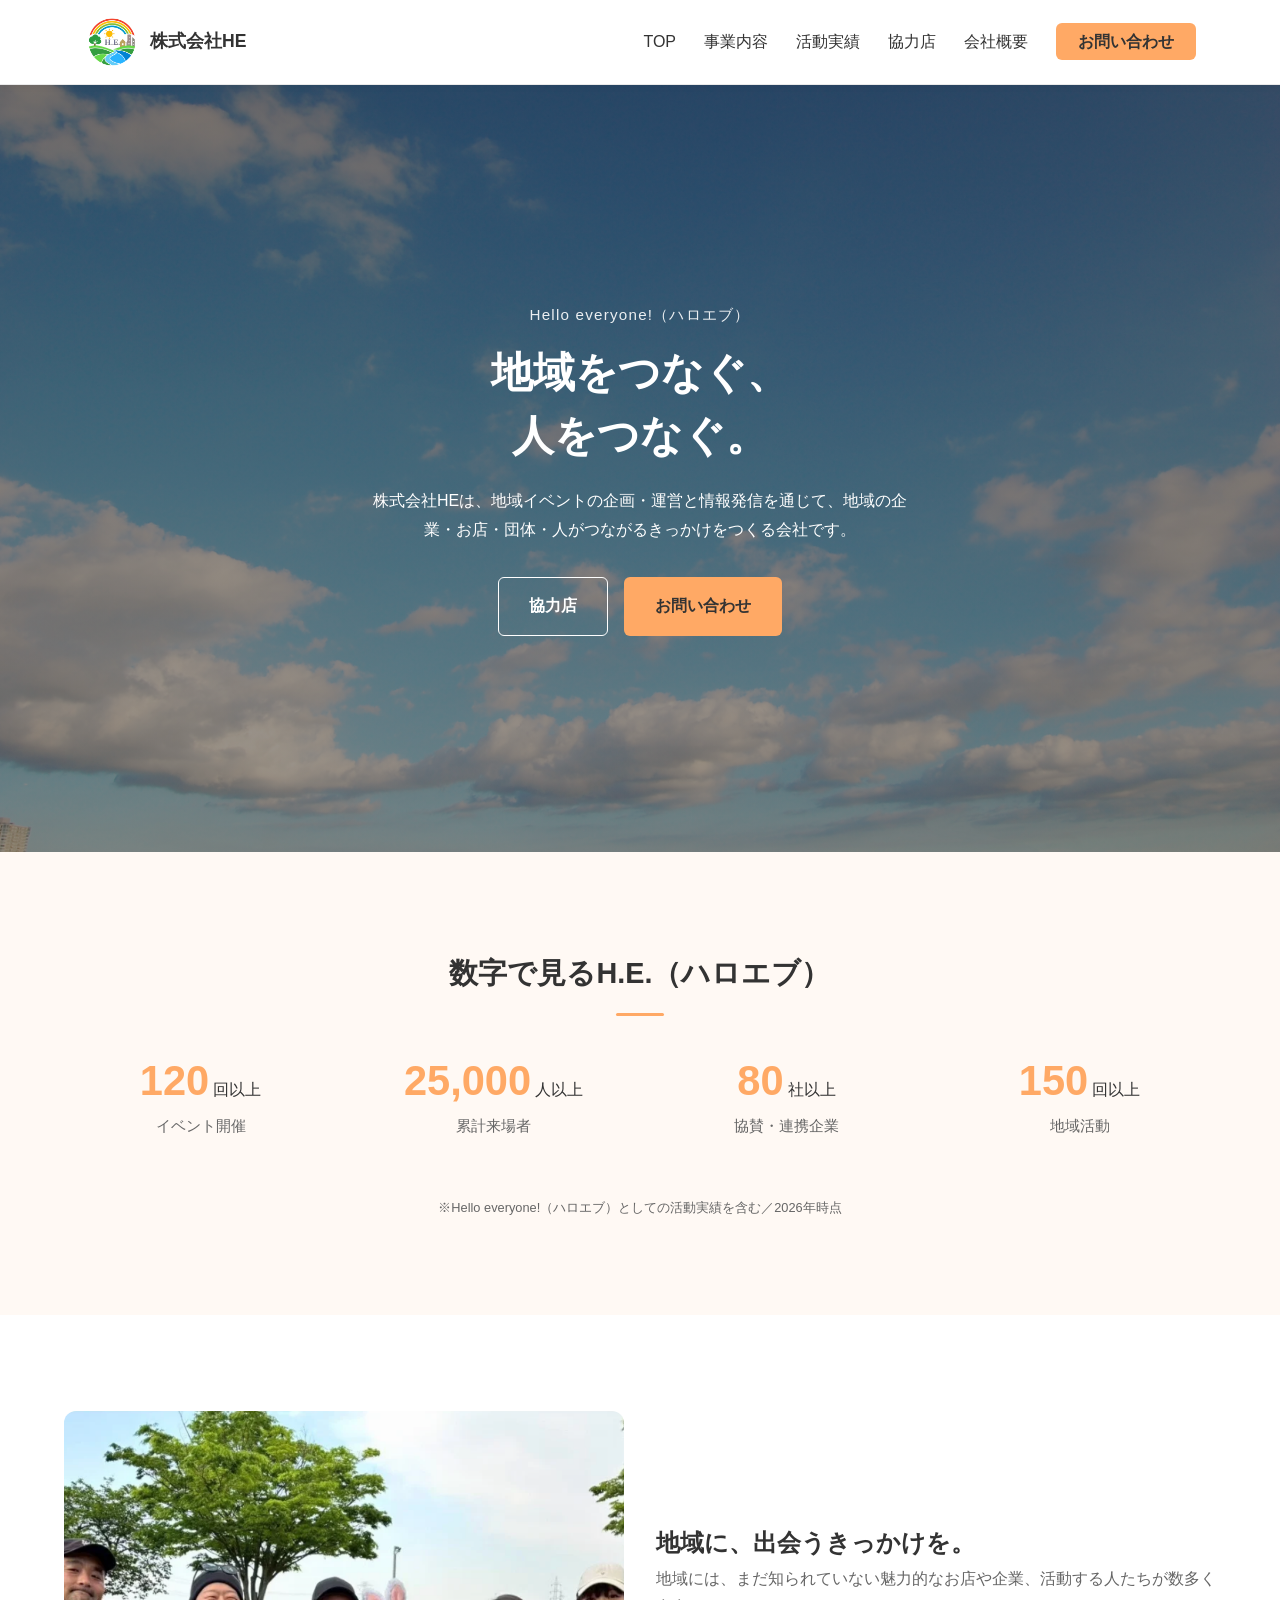
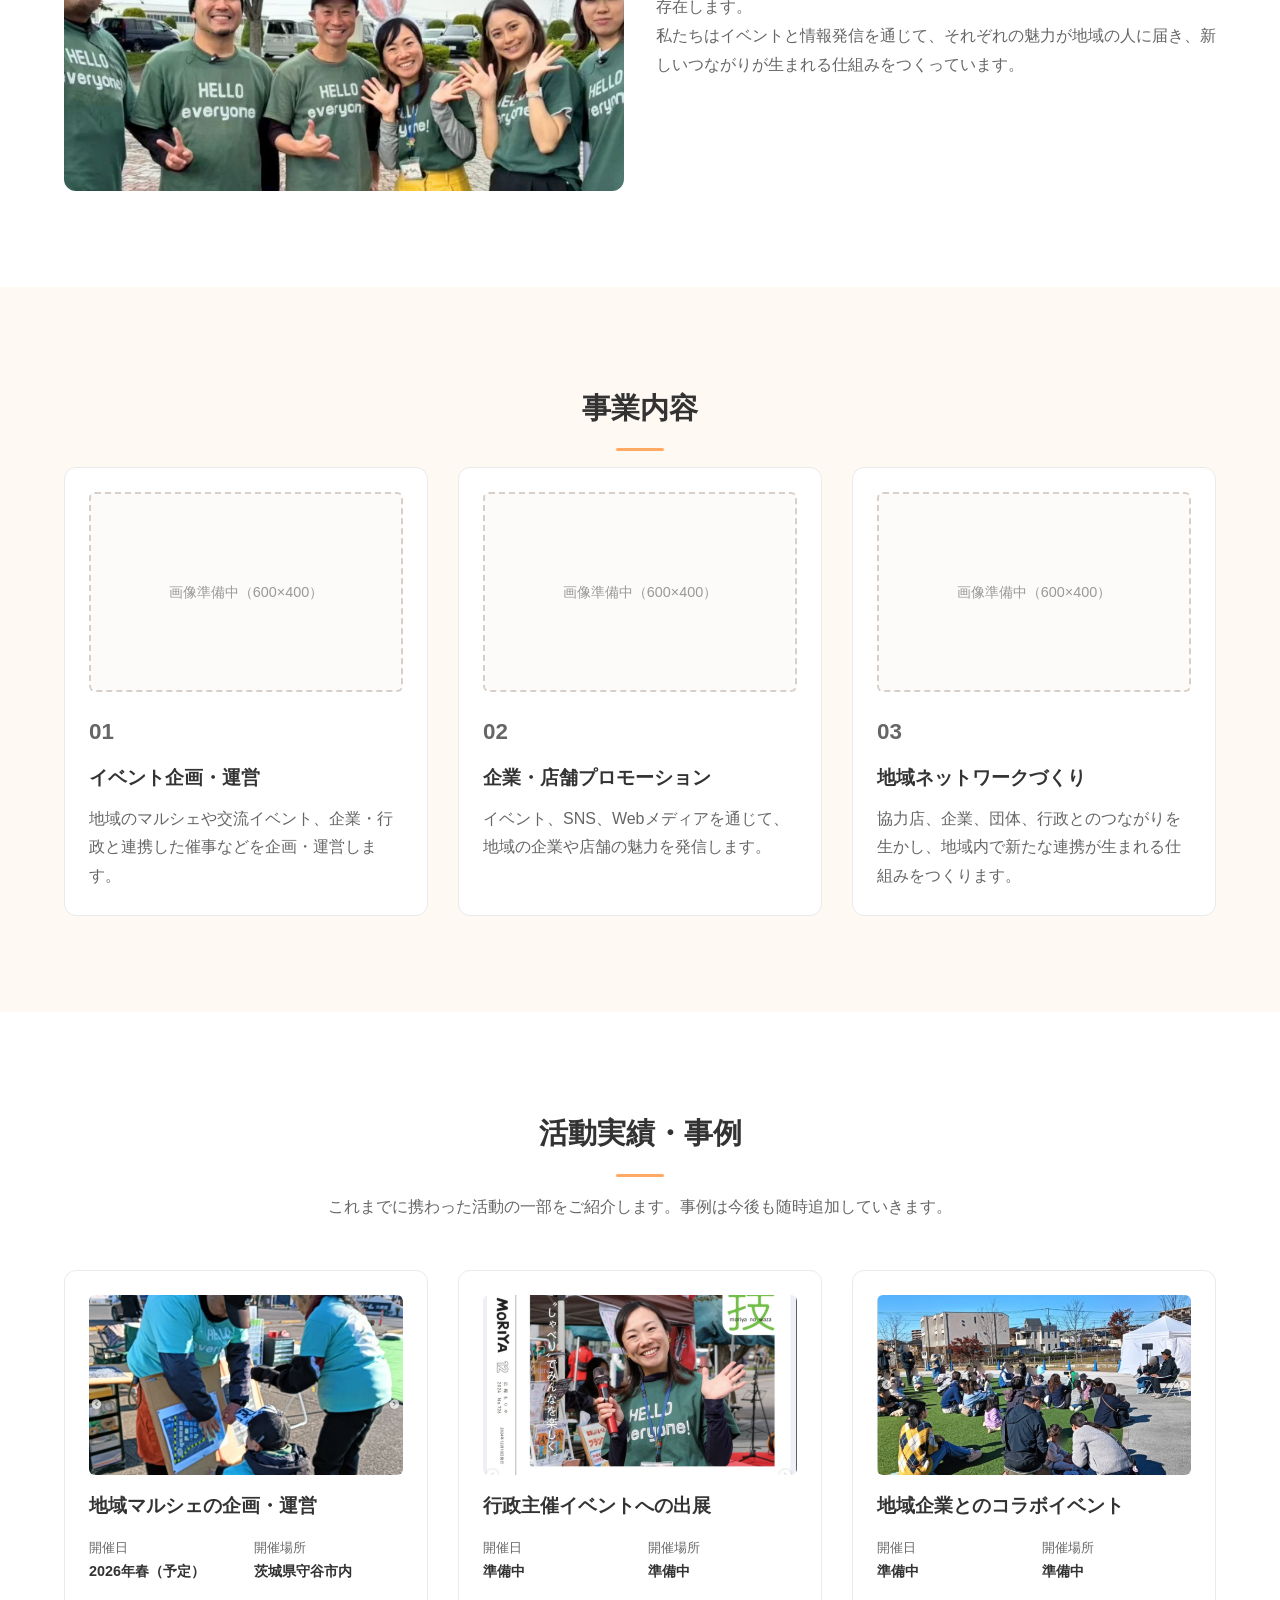
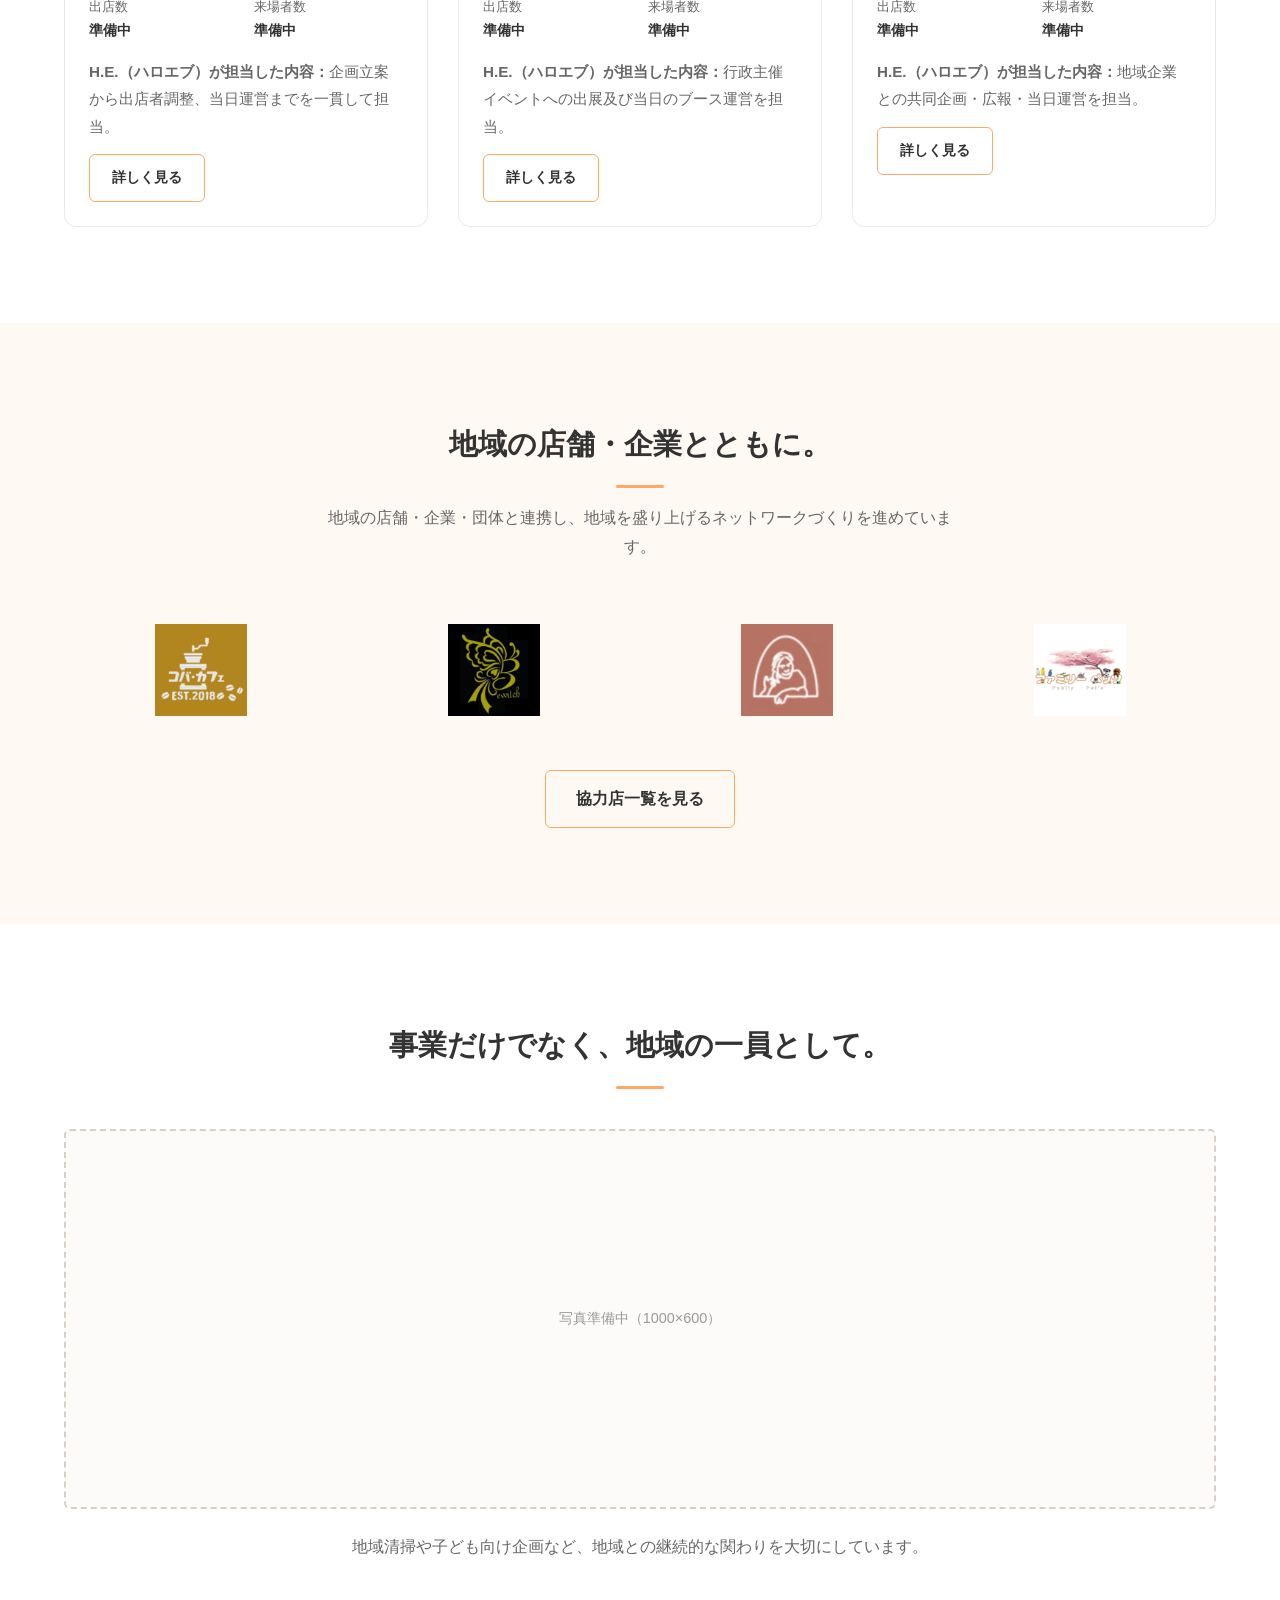
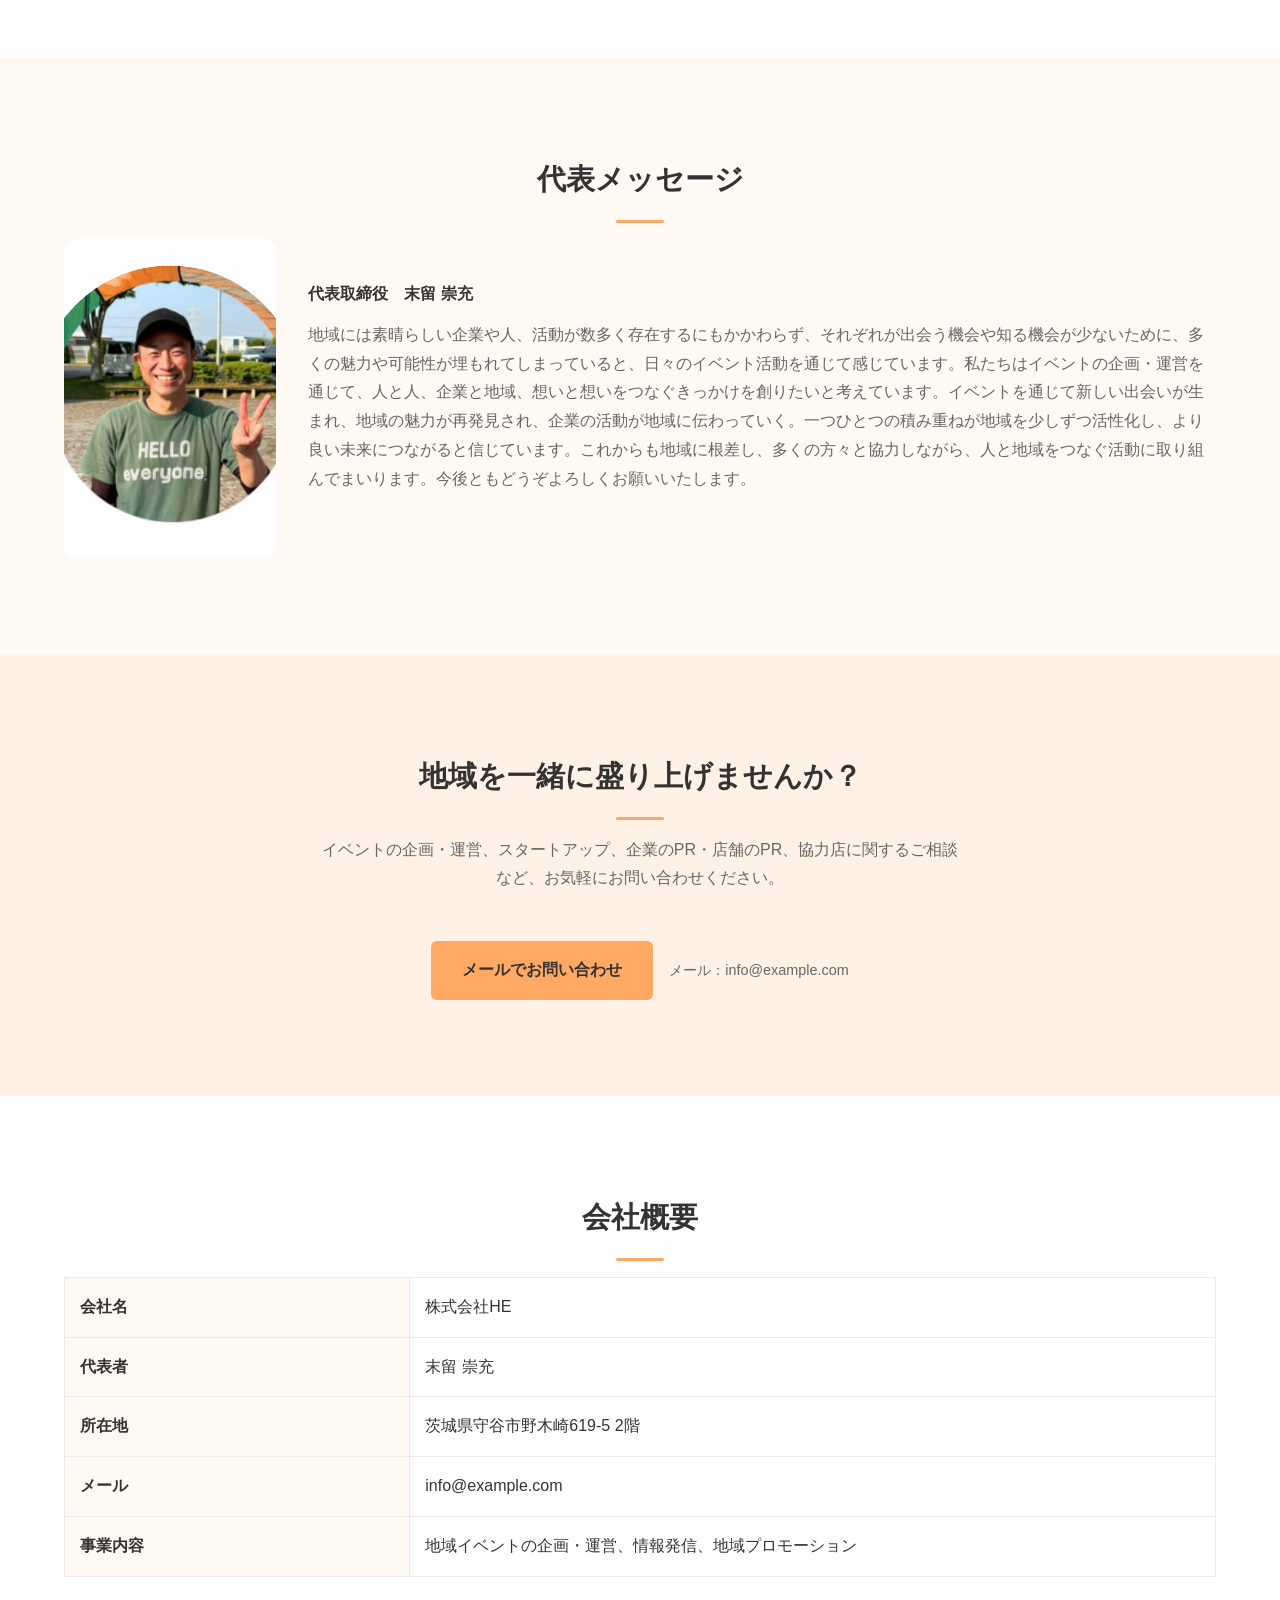
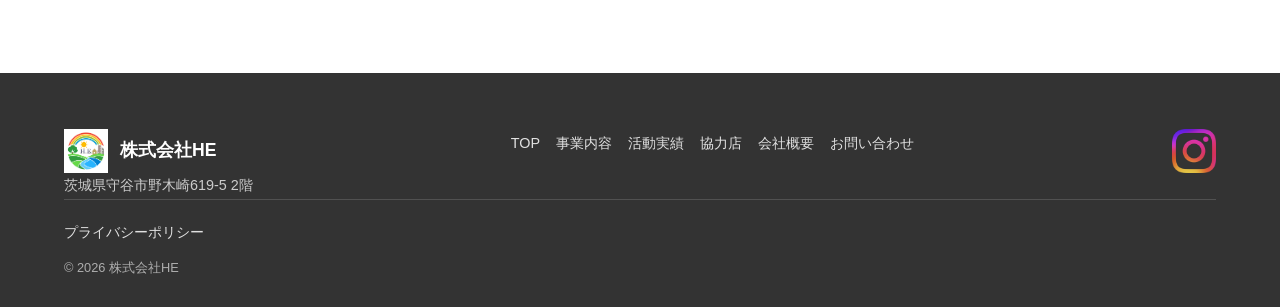
==== commit 19314bca: "私たちについて・活動実績カードの画像を実写真に差し替え - images/直下に日本語ファイル名の画像4枚が置かれていたためローマ字名にリネームして配置   (私たちについて.png→about.pn" ====
--- a/index.html
+++ b/index.html
@@ -23,13 +23,13 @@
 <meta property="og:title" content="株式会社HE｜地域の企業・人・情報をつなぐ地域プロモーション会社（ハロエブ）">
 <meta property="og:description" content="地域イベントの企画・運営と情報発信で地域をつなぐ「ハロエブ」こと株式会社HE。茨城県守谷市を拠点に、地域の企業・お店・団体・人がつながるきっかけをつくる地域プロモーション会社です。">
 <meta property="og:url" content="https://he-company.com/">
-<meta property="og:image" content="https://he-company.com/images/main.jpg">
+<meta property="og:image" content="https://he-company.com/images/logo.png">
 
 <!-- SEO: X(Twitter)カード -->
 <meta name="twitter:card" content="summary_large_image">
 <meta name="twitter:title" content="株式会社HE｜地域の企業・人・情報をつなぐ地域プロモーション会社（ハロエブ）">
 <meta name="twitter:description" content="地域イベントの企画・運営と情報発信で地域をつなぐ「ハロエブ」こと株式会社HE。茨城県守谷市を拠点に、地域の企業・お店・団体・人がつながるきっかけをつくる地域プロモーション会社です。">
-<meta name="twitter:image" content="https://he-company.com/images/main.jpg">
+<meta name="twitter:image" content="https://he-company.com/images/logo.png">
 
 <link rel="stylesheet" href="style.css">
 <link rel="stylesheet" href="partners.css">
@@ -149,7 +149,7 @@
     <div class="container about-layout fade-in">
 
         <div class="about-image">
-            <img src="images/watashitachi.png" alt="地域の人々が集まる様子" width="1200" height="500" loading="lazy" decoding="async">
+            <img src="images/about.png" alt="お揃いのTシャツで集まる株式会社HEのメンバー" width="1178" height="648" loading="lazy" decoding="async">
         </div>
 
         <div class="about-text">
@@ -210,7 +210,7 @@
         <div class="cases">
 
             <div class="case-card">
-                <div class="placeholder">写真準備中</div>
+                <img class="case-image" src="images/local-market-planning.png" alt="地域マルシェの出店マップを確認しながら打ち合わせする様子" loading="lazy" decoding="async">
                 <h3>地域マルシェの企画・運営</h3>
                 <dl class="case-meta">
                     <div><dt>開催日</dt><dd>2026年春（予定）</dd></div>
@@ -223,7 +223,7 @@
             </div>
 
             <div class="case-card">
-                <div class="placeholder">写真準備中</div>
+                <img class="case-image" src="images/government-collaboration.png" alt="広報紙「MORIYA」に掲載された当社スタッフの紹介記事" loading="lazy" decoding="async">
                 <h3>行政主催イベントへの出展</h3>
                 <dl class="case-meta">
                     <div><dt>開催日</dt><dd>準備中</dd></div>
@@ -236,7 +236,7 @@
             </div>
 
             <div class="case-card">
-                <div class="placeholder">写真準備中</div>
+                <img class="case-image" src="images/community-collaboration-event.png" alt="芝生広場で行われた地域イベントに参加する人々" loading="lazy" decoding="async">
                 <h3>地域企業とのコラボイベント</h3>
                 <dl class="case-meta">
                     <div><dt>開催日</dt><dd>準備中</dd></div>
--- a/style.css
+++ b/style.css
@@ -457,6 +457,13 @@
   height: 180px;
 }
 
+.case-image {
+  width: 100%;
+  height: 180px;
+  object-fit: cover;
+  border-radius: var(--radius-sm);
+}
+
 .case-meta {
   display: grid;
   grid-template-columns: repeat(2, 1fr);
--- a/partners.css
+++ b/partners.css
@@ -229,6 +229,10 @@
   font-style: italic;
 }
 
+.partner-info dd.text-left {
+  text-align: left;
+}
+
 .partner-contact {
   text-align: center;
   margin: 40px 0;
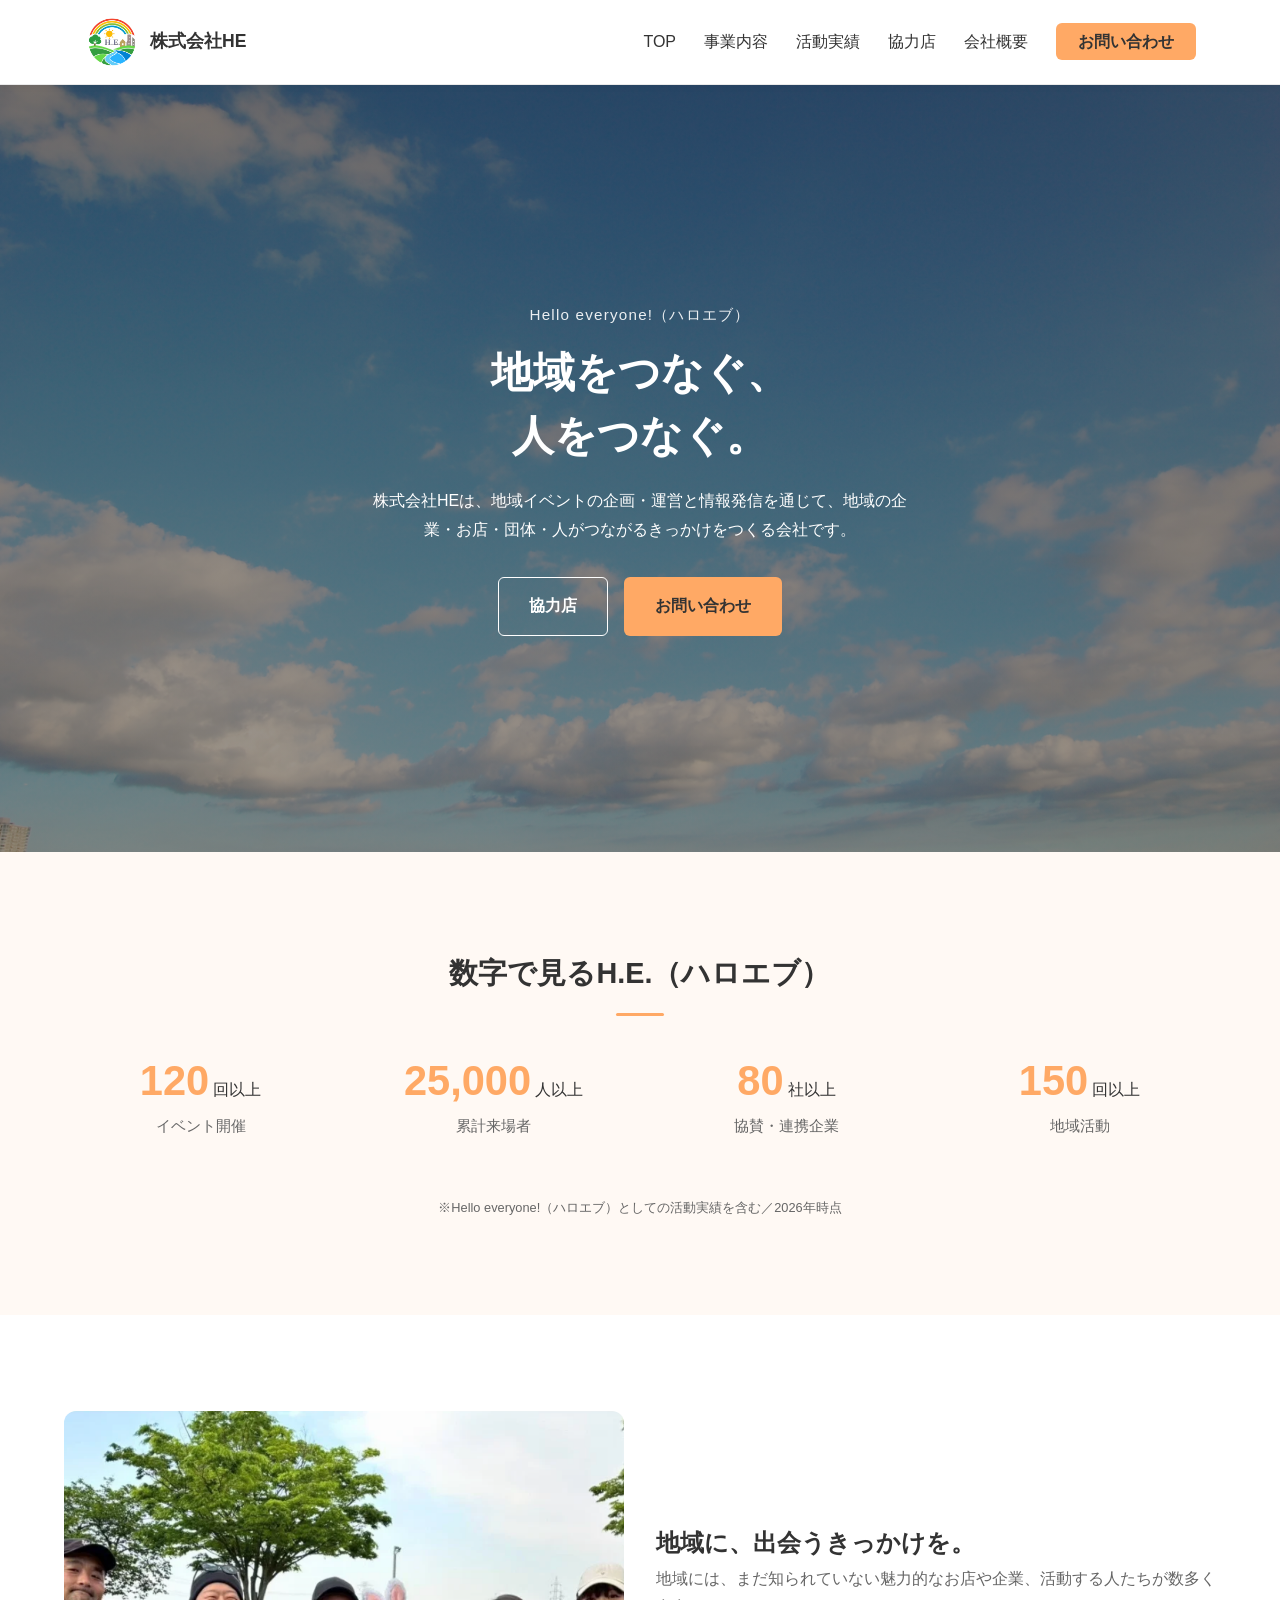
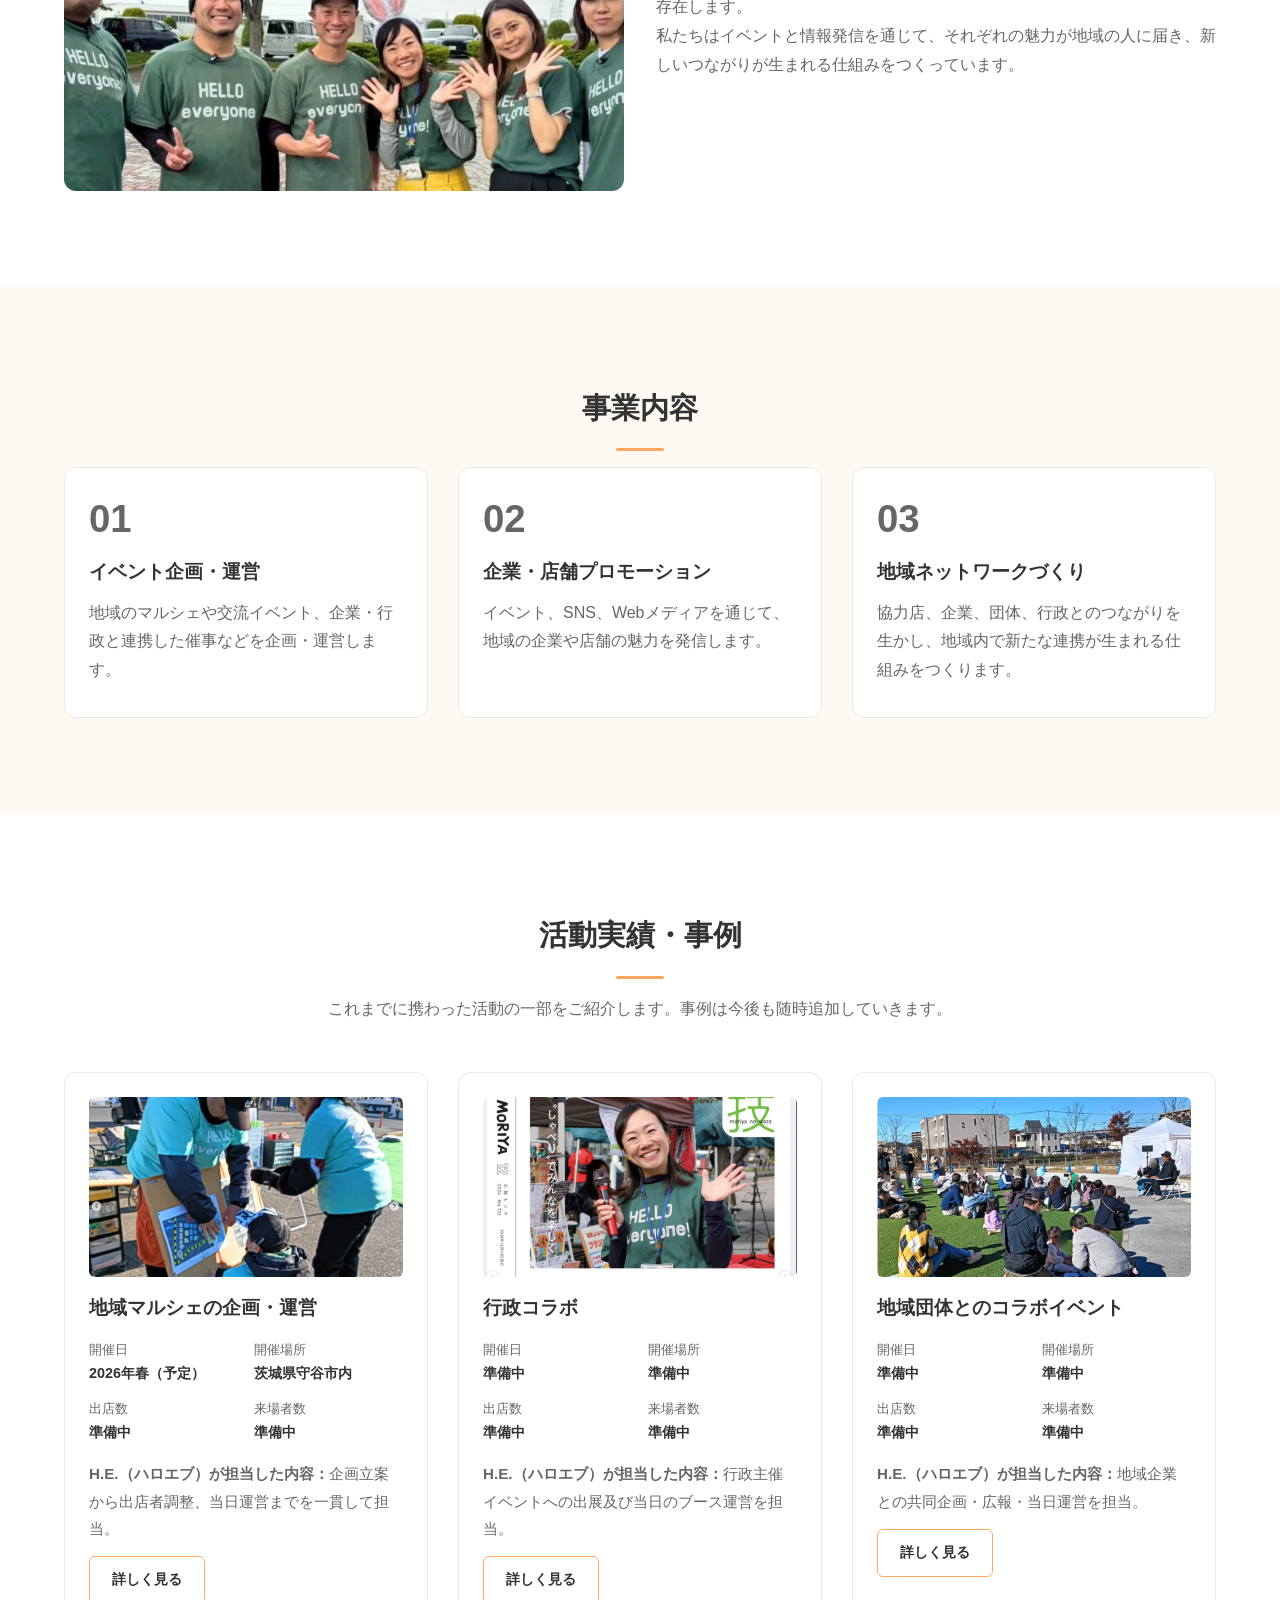
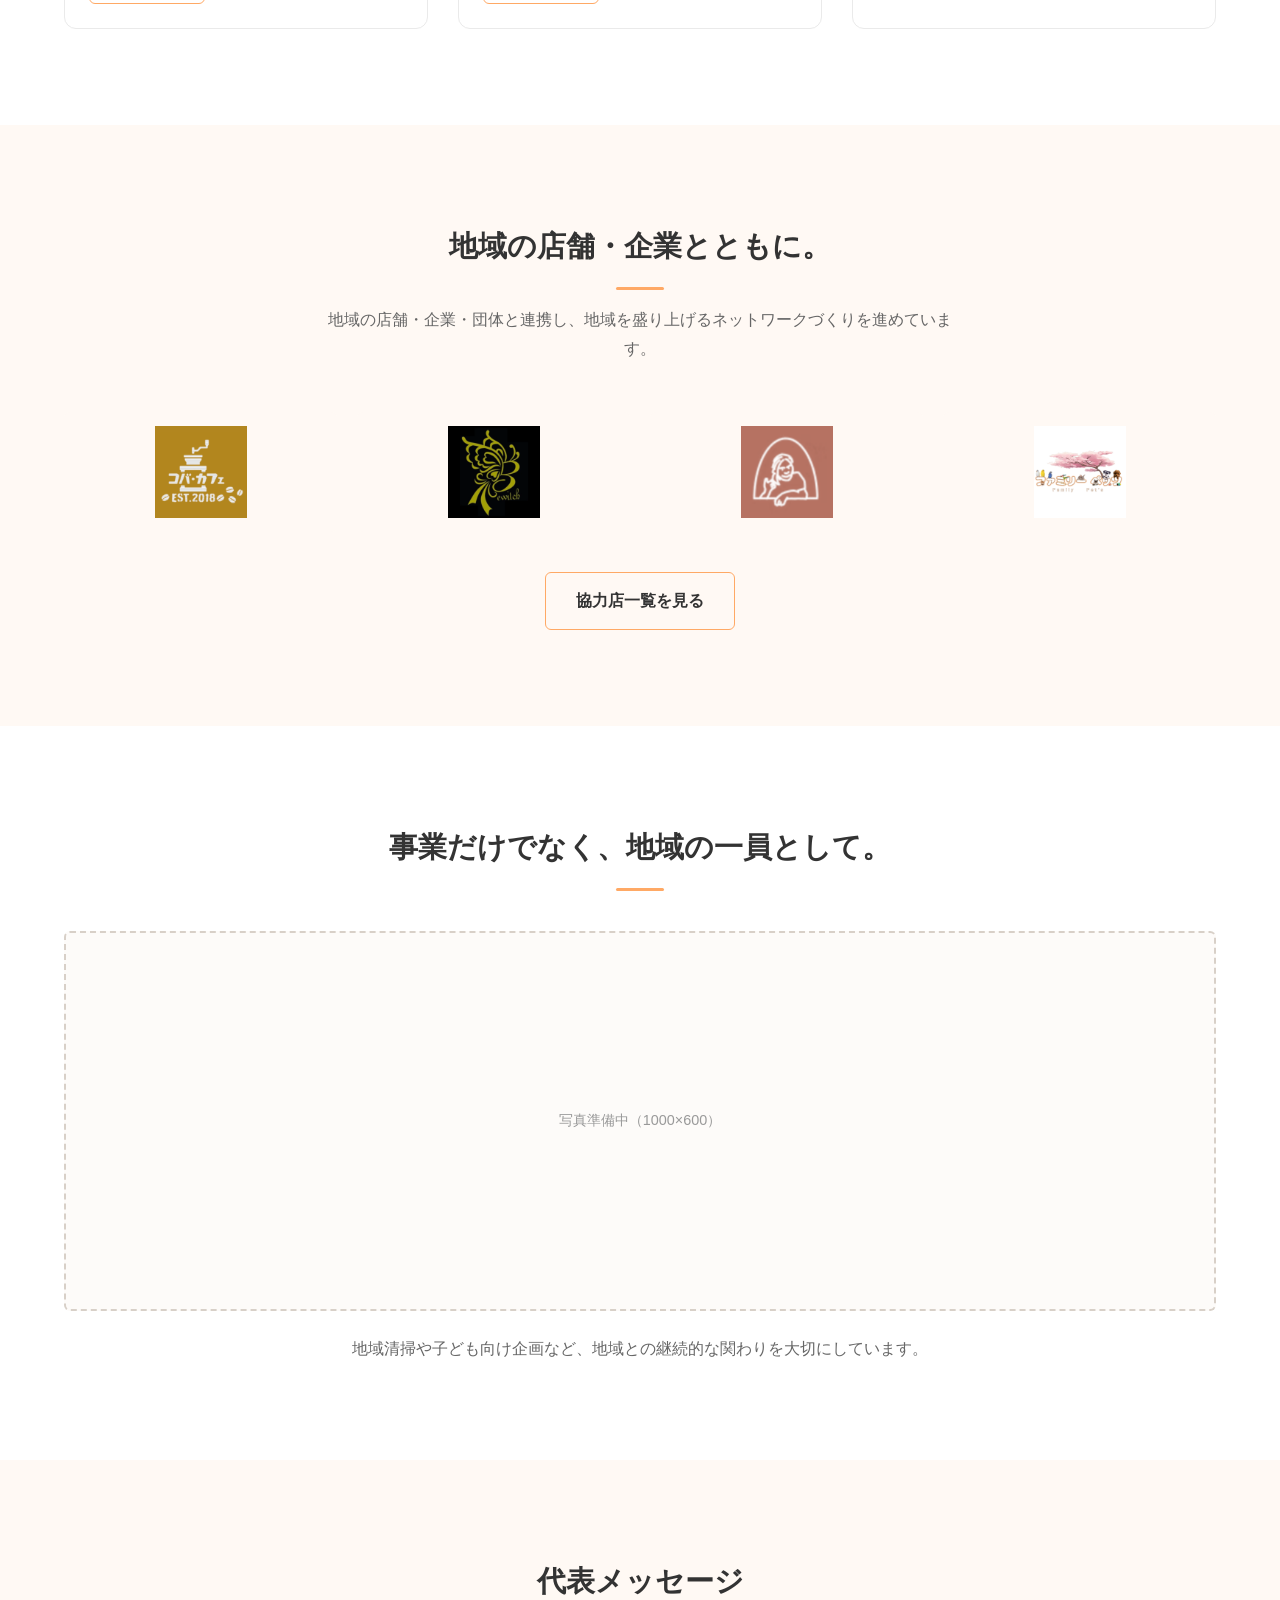
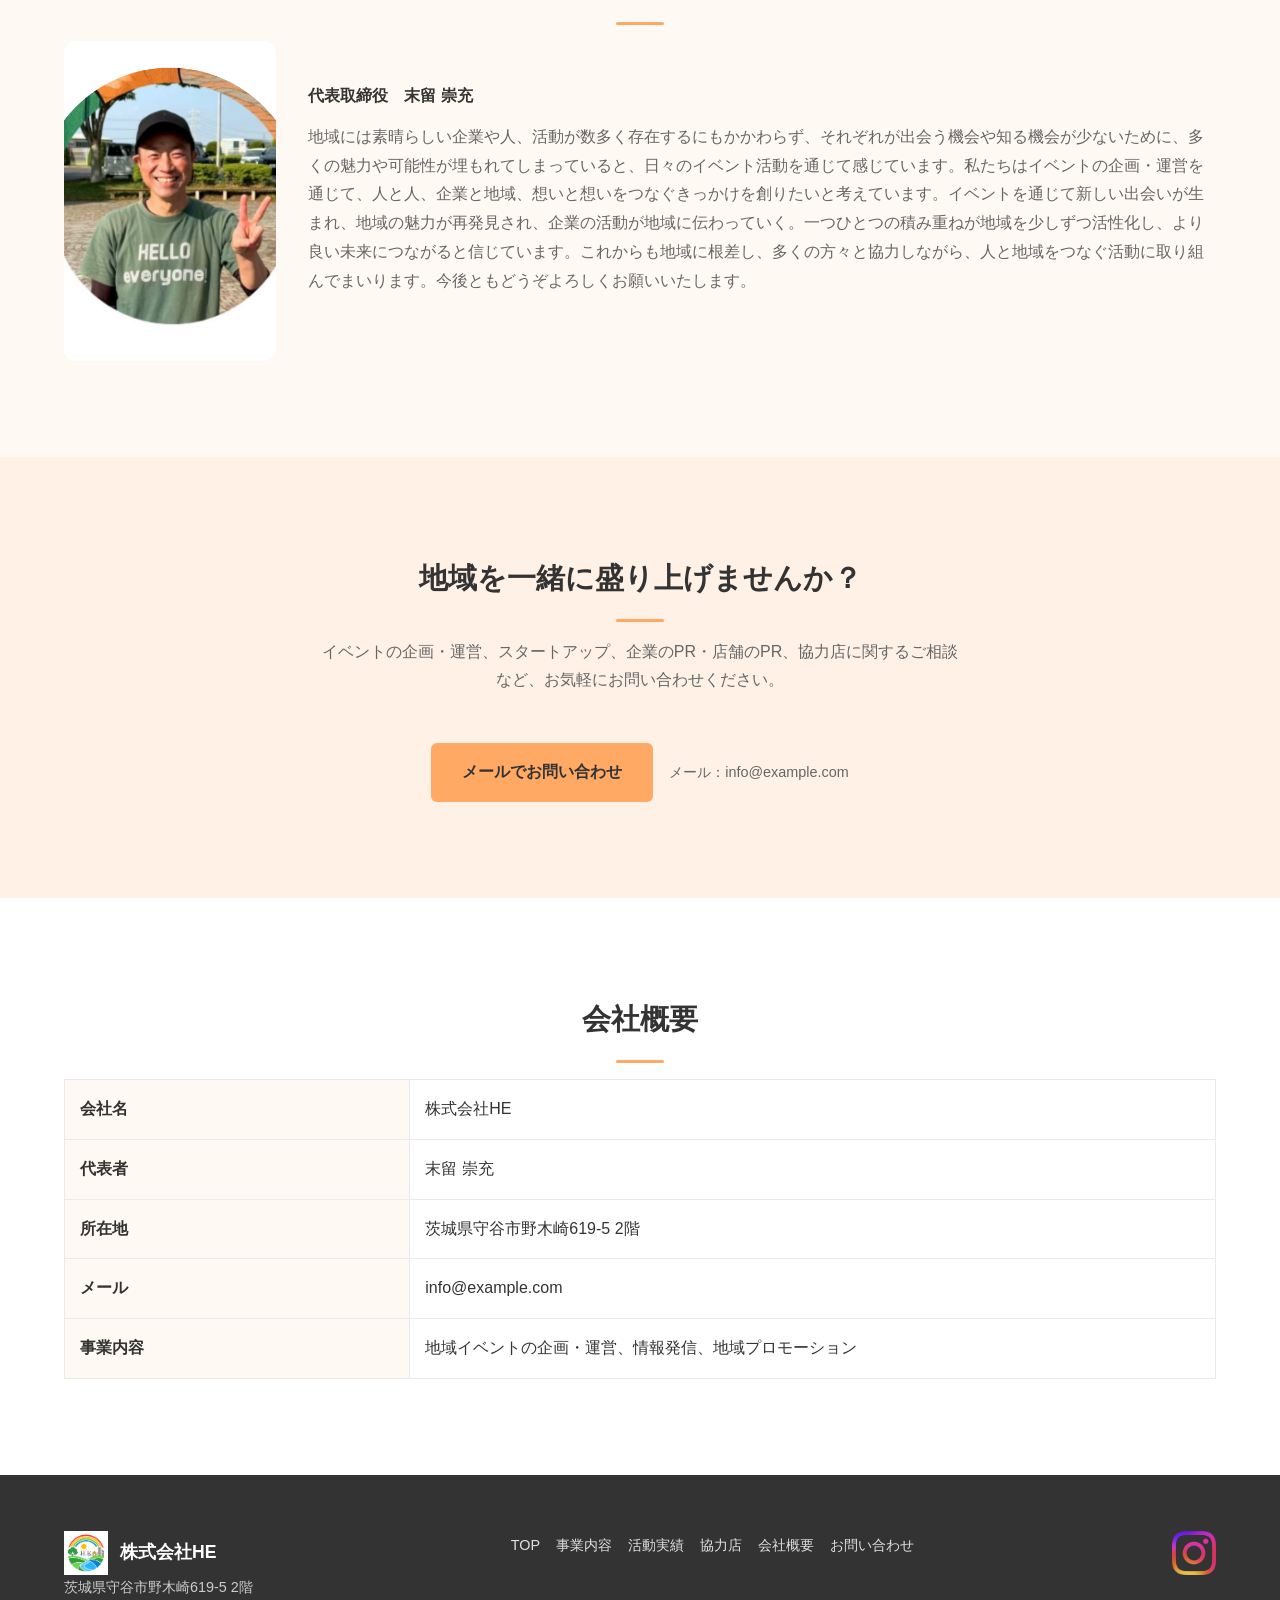
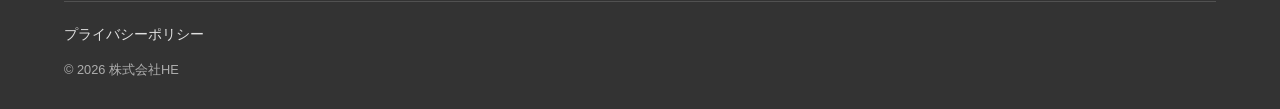
==== commit b6c3bef9: "事業内容カードを画像なしデザインに変更、活動実績のタイトルを短縮 - 事業内容の3カードから「画像準備中」プレースホルダーを削除し、番号(01/02/03)を大きく見せる画像なしレイアウトに変更 - " ====
--- a/index.html
+++ b/index.html
@@ -173,21 +173,18 @@
         <div class="services">
 
             <div class="card">
-                <div class="placeholder">画像準備中（600×400）</div>
                 <p class="card-number">01</p>
                 <h3>イベント企画・運営</h3>
                 <p>地域のマルシェや交流イベント、企業・行政と連携した催事などを企画・運営します。</p>
             </div>
 
             <div class="card">
-                <div class="placeholder">画像準備中（600×400）</div>
                 <p class="card-number">02</p>
                 <h3>企業・店舗プロモーション</h3>
                 <p>イベント、SNS、Webメディアを通じて、地域の企業や店舗の魅力を発信します。</p>
             </div>
 
             <div class="card">
-                <div class="placeholder">画像準備中（600×400）</div>
                 <p class="card-number">03</p>
                 <h3>地域ネットワークづくり</h3>
                 <p>協力店、企業、団体、行政とのつながりを生かし、地域内で新たな連携が生まれる仕組みをつくります。</p>
@@ -224,7 +221,7 @@
 
             <div class="case-card">
                 <img class="case-image" src="images/government-collaboration.png" alt="広報紙「MORIYA」に掲載された当社スタッフの紹介記事" loading="lazy" decoding="async">
-                <h3>行政主催イベントへの出展</h3>
+                <h3>行政コラボ</h3>
                 <dl class="case-meta">
                     <div><dt>開催日</dt><dd>準備中</dd></div>
                     <div><dt>開催場所</dt><dd>準備中</dd></div>
@@ -237,7 +234,7 @@
 
             <div class="case-card">
                 <img class="case-image" src="images/community-collaboration-event.png" alt="芝生広場で行われた地域イベントに参加する人々" loading="lazy" decoding="async">
-                <h3>地域企業とのコラボイベント</h3>
+                <h3>地域団体とのコラボイベント</h3>
                 <dl class="case-meta">
                     <div><dt>開催日</dt><dd>準備中</dd></div>
                     <div><dt>開催場所</dt><dd>準備中</dd></div>
--- a/style.css
+++ b/style.css
@@ -411,19 +411,15 @@
   background: #fff;
   border: 1px solid var(--color-border);
   border-radius: var(--radius-md);
-  padding: 24px;
-}
-
-.card .placeholder {
-  height: 200px;
-  margin-bottom: 20px;
+  padding: 32px 24px;
 }
 
 .card-number {
   color: var(--color-primary);
   font-weight: 700;
-  font-size: 1.4rem;
-  margin-bottom: 8px;
+  font-size: 2.4rem;
+  line-height: 1;
+  margin-bottom: 16px;
 }
 
 .card h3 {
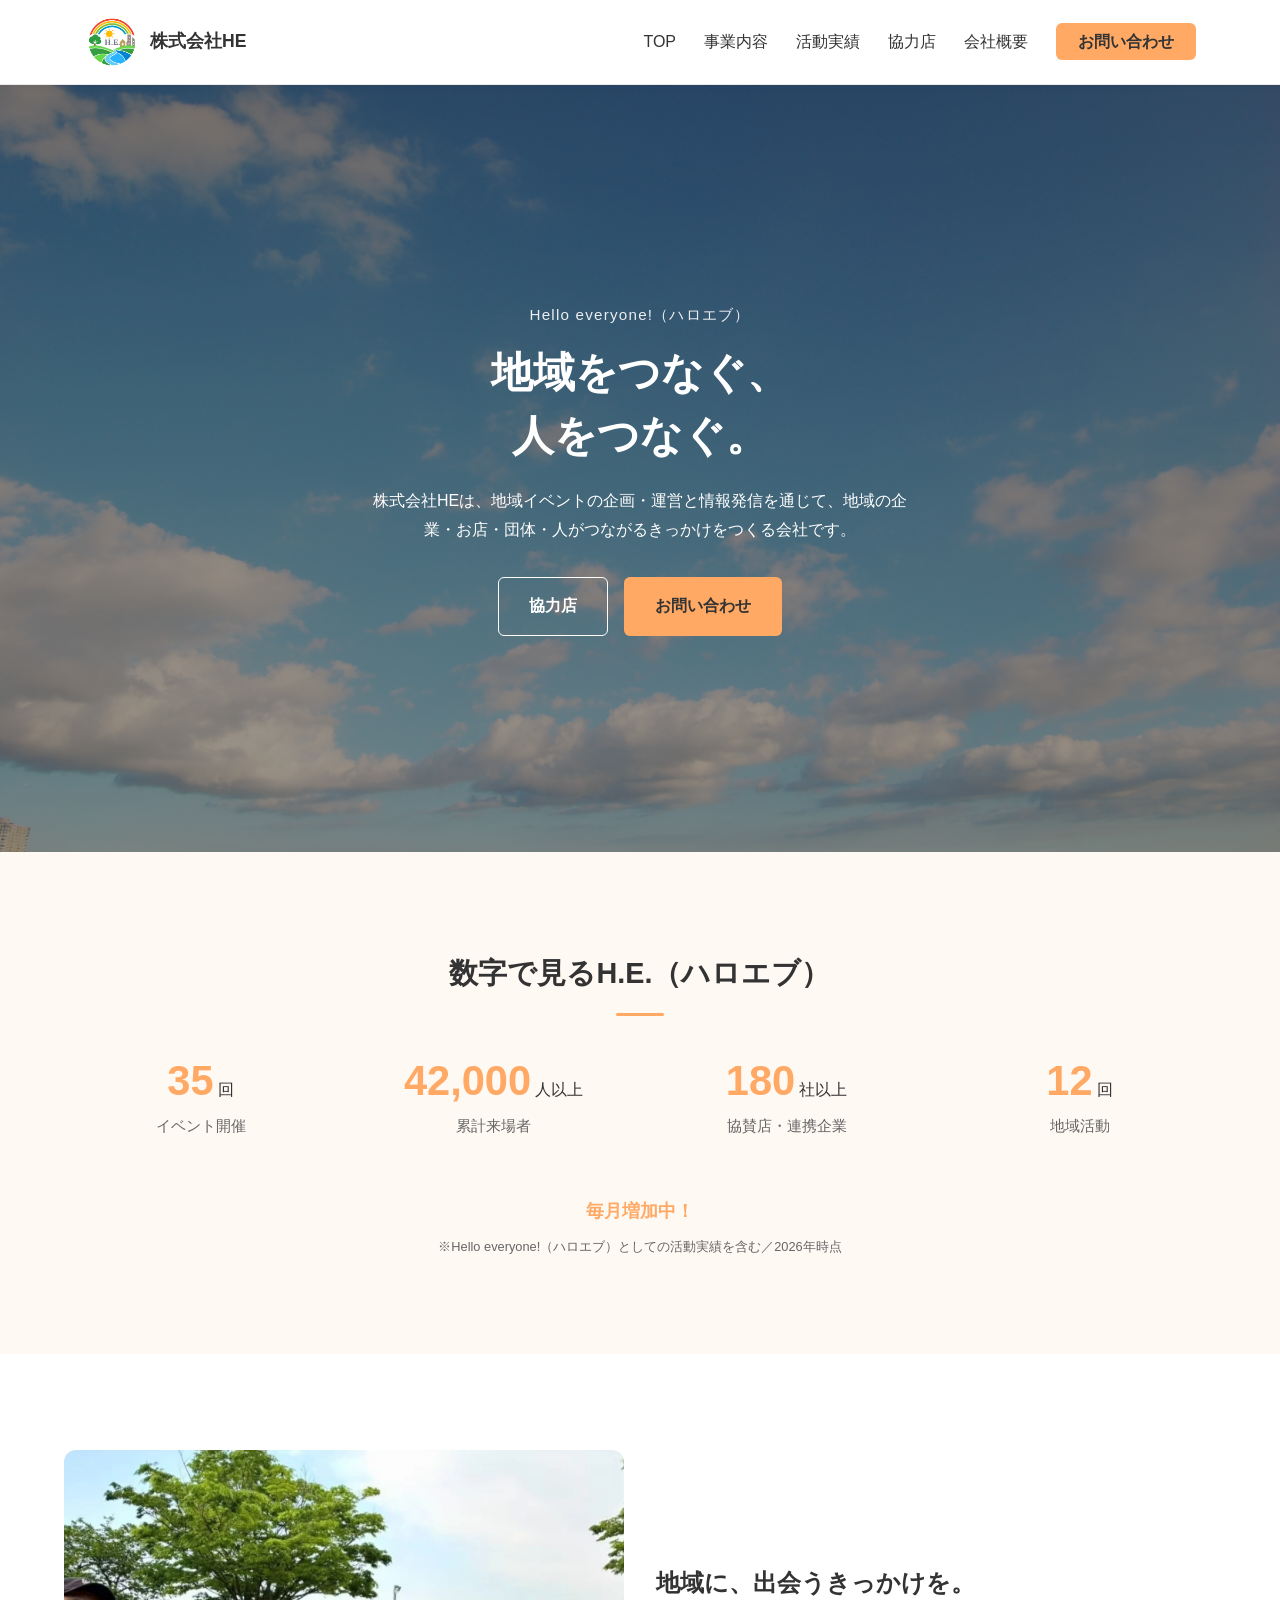
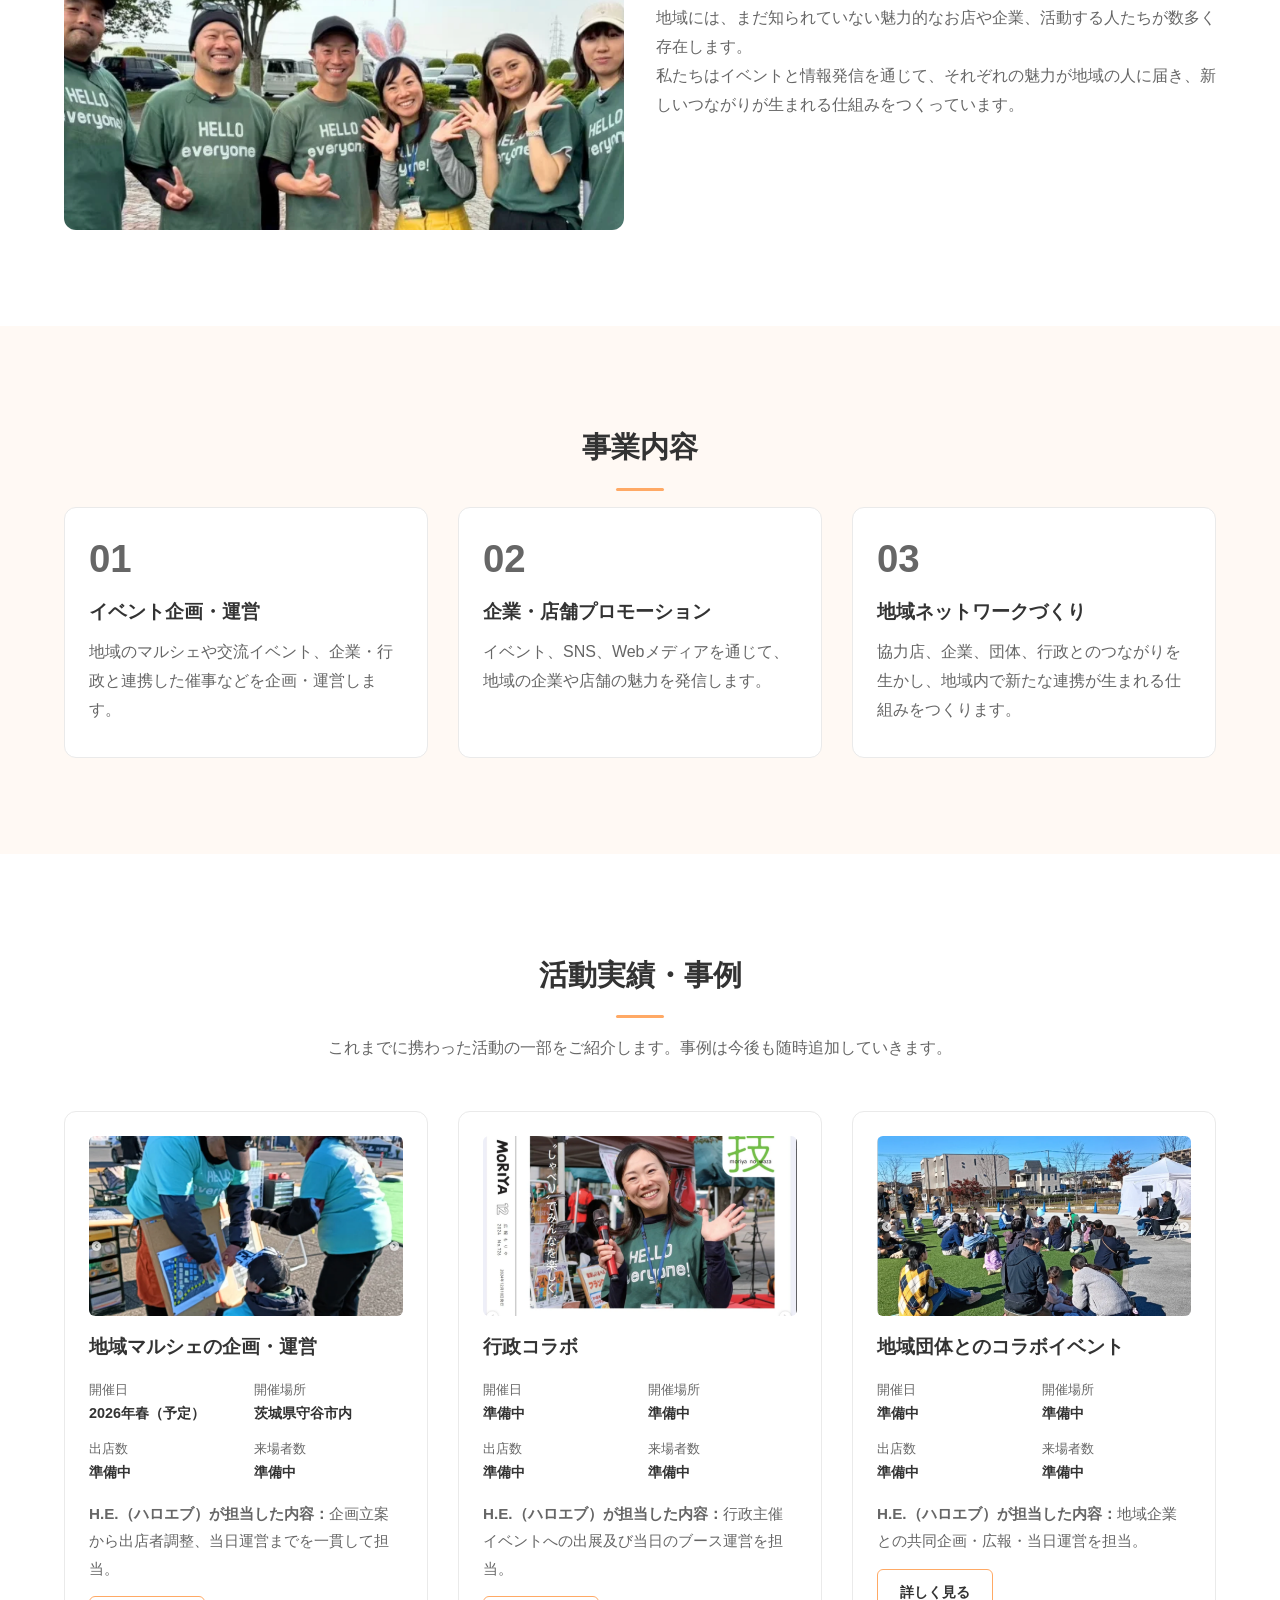
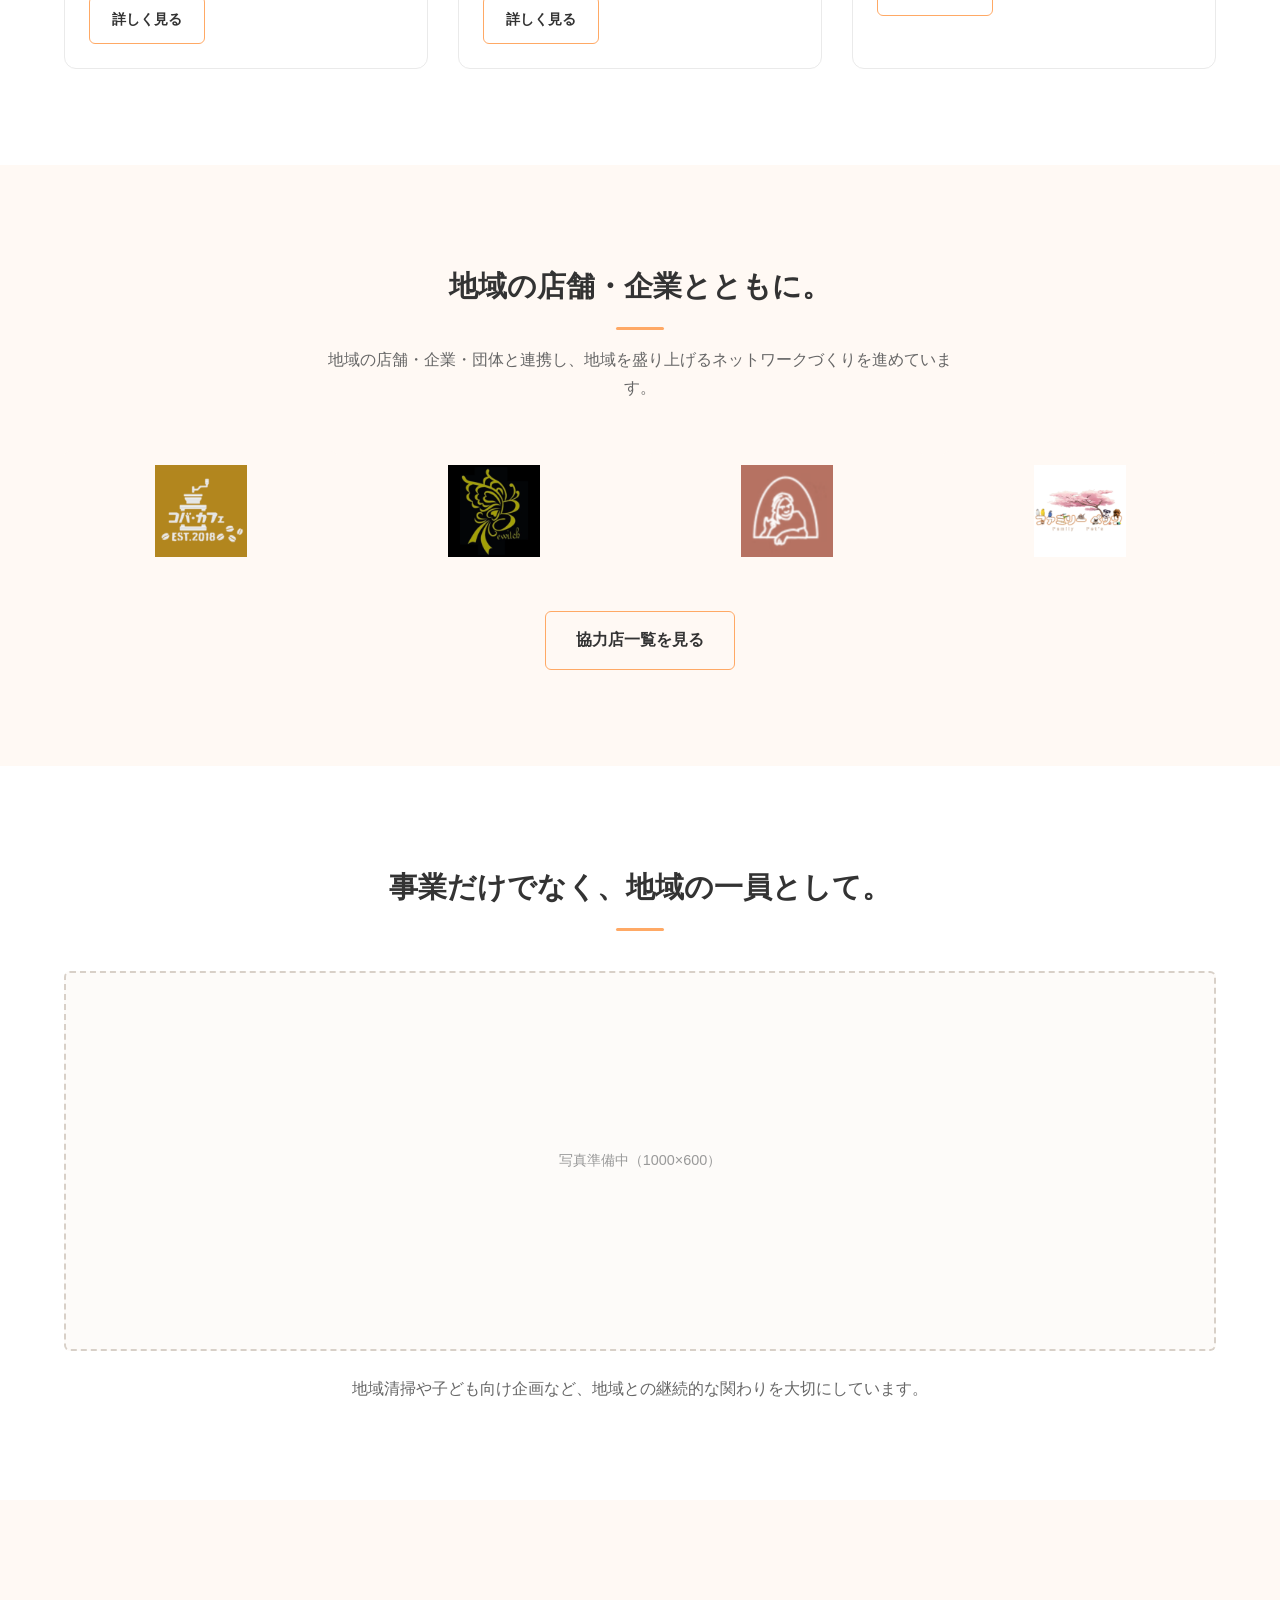
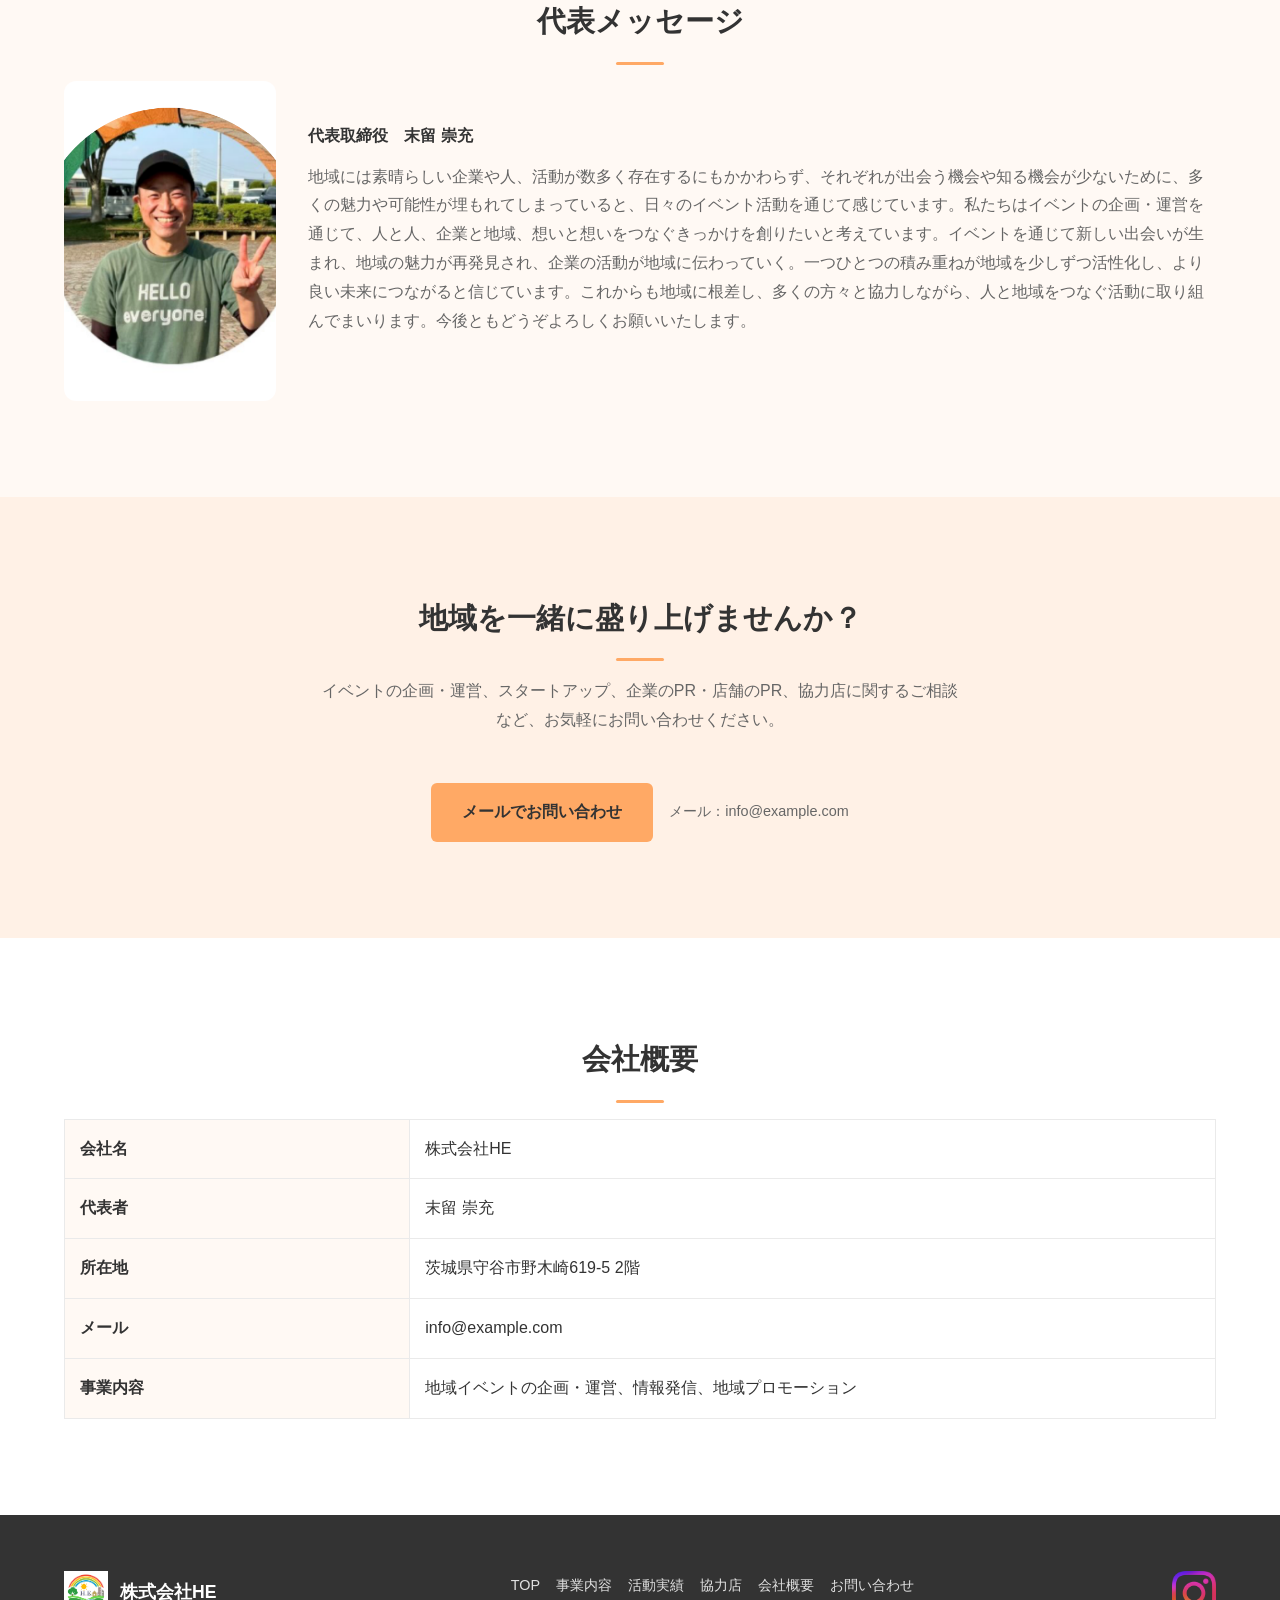
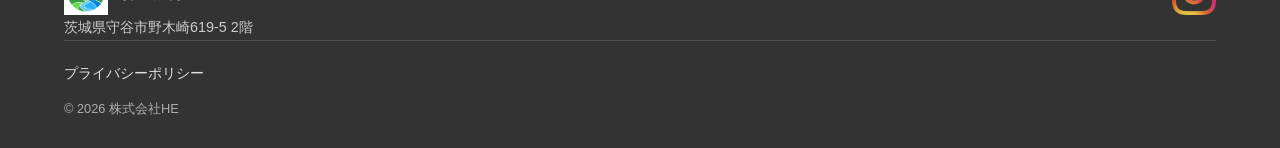
==== commit cbc1b4d2: "数字で見るHEの実績値を更新し「毎月増加中！」を追加 - イベント開催 120回以上→35回、累計来場者 25,000人以上→42,000人以上、   協賛・連携企業 80社以上→180社以上（表記も" ====
--- a/index.html
+++ b/index.html
@@ -117,27 +117,28 @@
         <div class="stats-grid">
 
             <div class="stat-item">
-                <p class="stat-number">120<span>回以上</span></p>
+                <p class="stat-number">35<span>回</span></p>
                 <p class="stat-label">イベント開催</p>
             </div>
 
             <div class="stat-item">
-                <p class="stat-number">25,000<span>人以上</span></p>
+                <p class="stat-number">42,000<span>人以上</span></p>
                 <p class="stat-label">累計来場者</p>
             </div>
 
             <div class="stat-item">
-                <p class="stat-number">80<span>社以上</span></p>
-                <p class="stat-label">協賛・連携企業</p>
+                <p class="stat-number">180<span>社以上</span></p>
+                <p class="stat-label">協賛店・連携企業</p>
             </div>
 
             <div class="stat-item">
-                <p class="stat-number">150<span>回以上</span></p>
+                <p class="stat-number">12<span>回</span></p>
                 <p class="stat-label">地域活動</p>
             </div>
 
         </div>
 
+        <p class="stats-highlight">毎月増加中！</p>
         <p class="stats-note">※Hello everyone!（ハロエブ）としての活動実績を含む／2026年時点</p>
 
     </div>
--- a/style.css
+++ b/style.css
@@ -356,9 +356,17 @@
   font-size: 0.95rem;
 }
 
+.stats-highlight {
+  text-align: center;
+  margin-top: 32px;
+  font-size: 1.1rem;
+  font-weight: 700;
+  color: var(--color-primary);
+}
+
 .stats-note {
   text-align: center;
-  margin-top: 32px;
+  margin-top: 8px;
   font-size: 0.8rem;
   color: var(--color-text-light);
 }
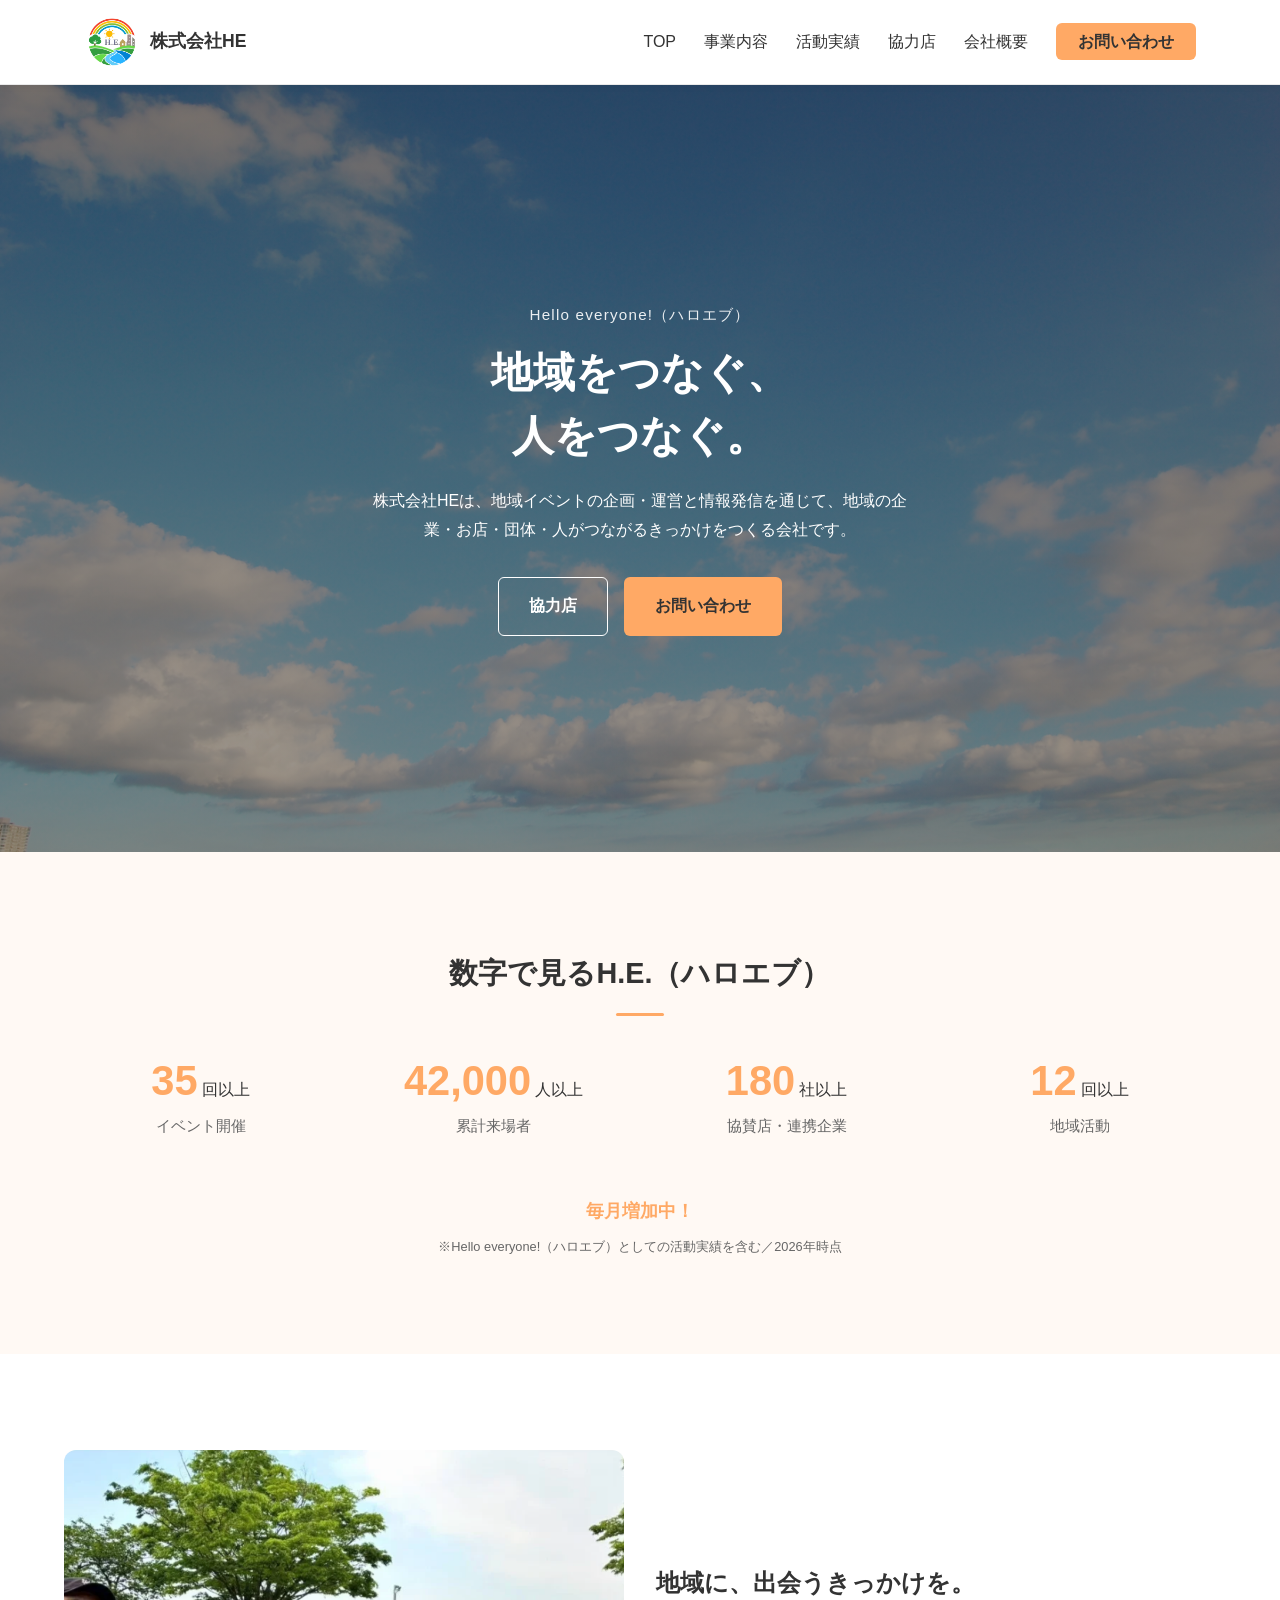
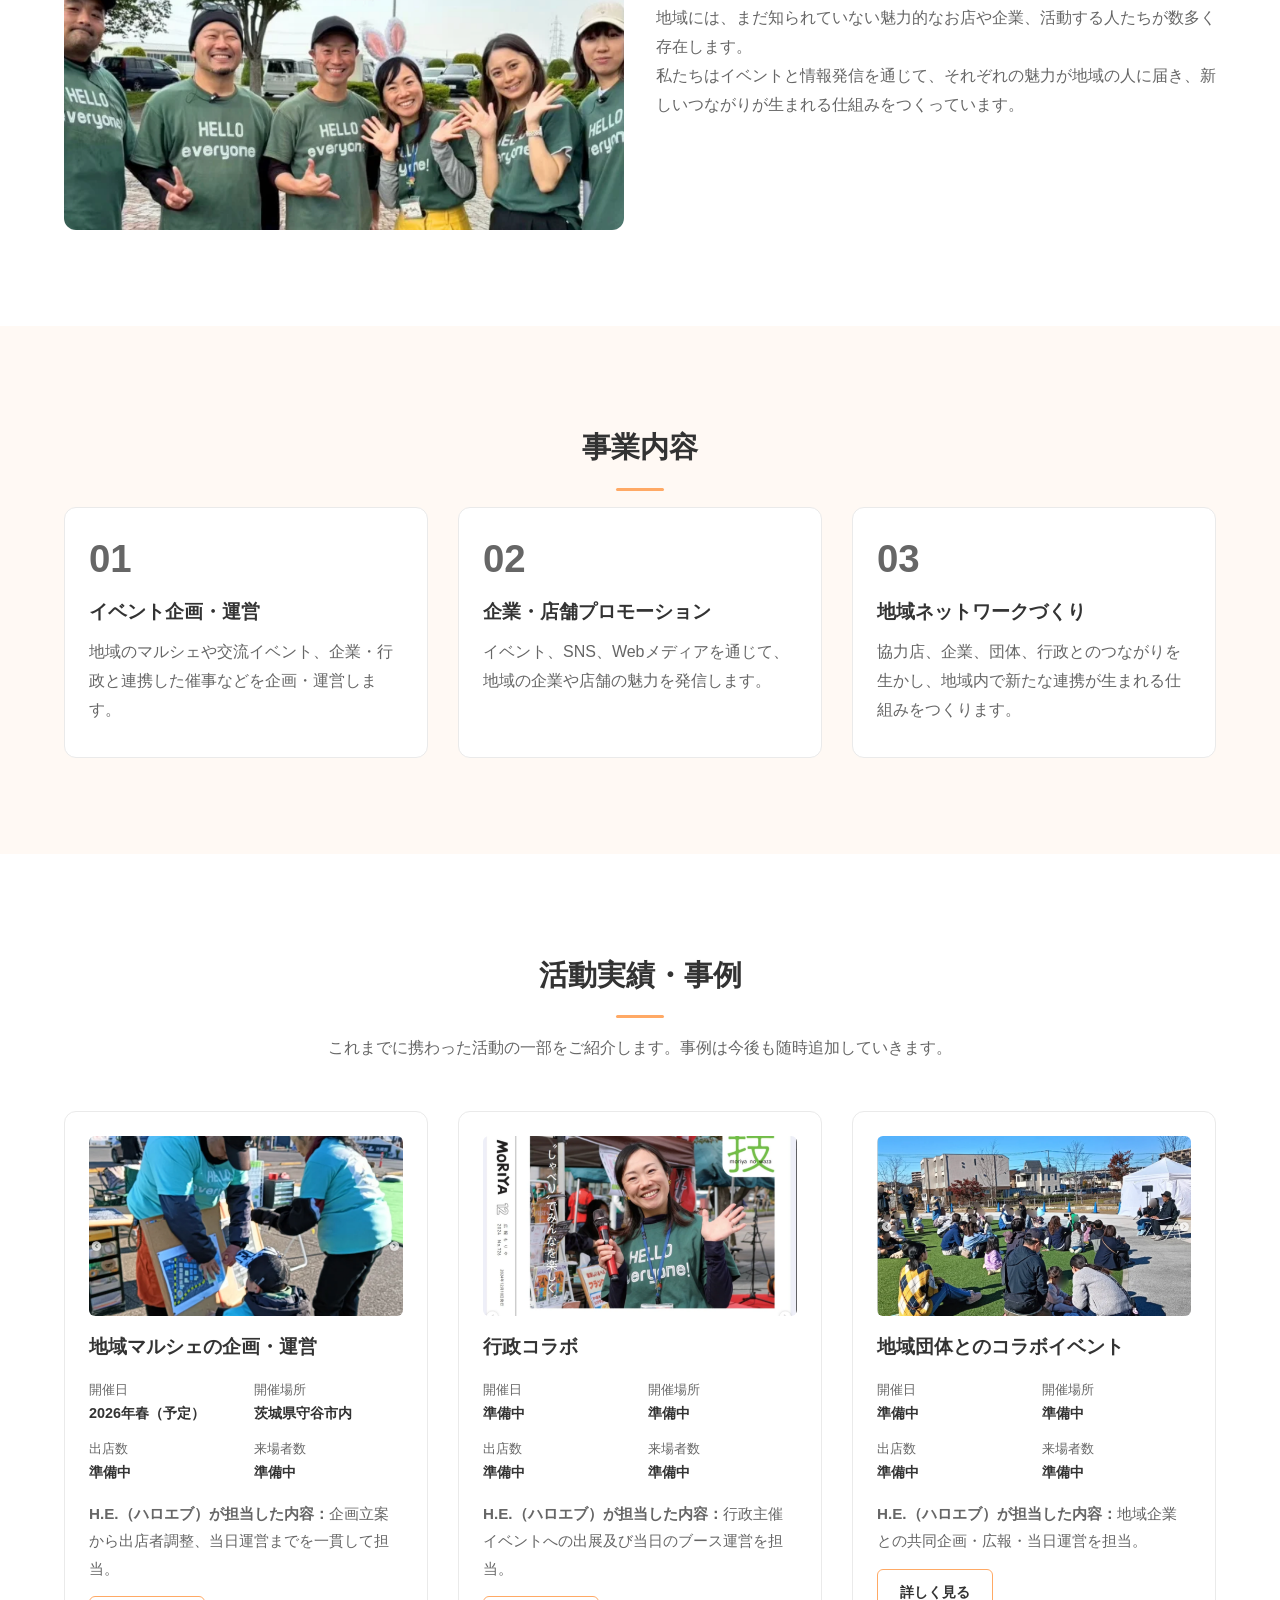
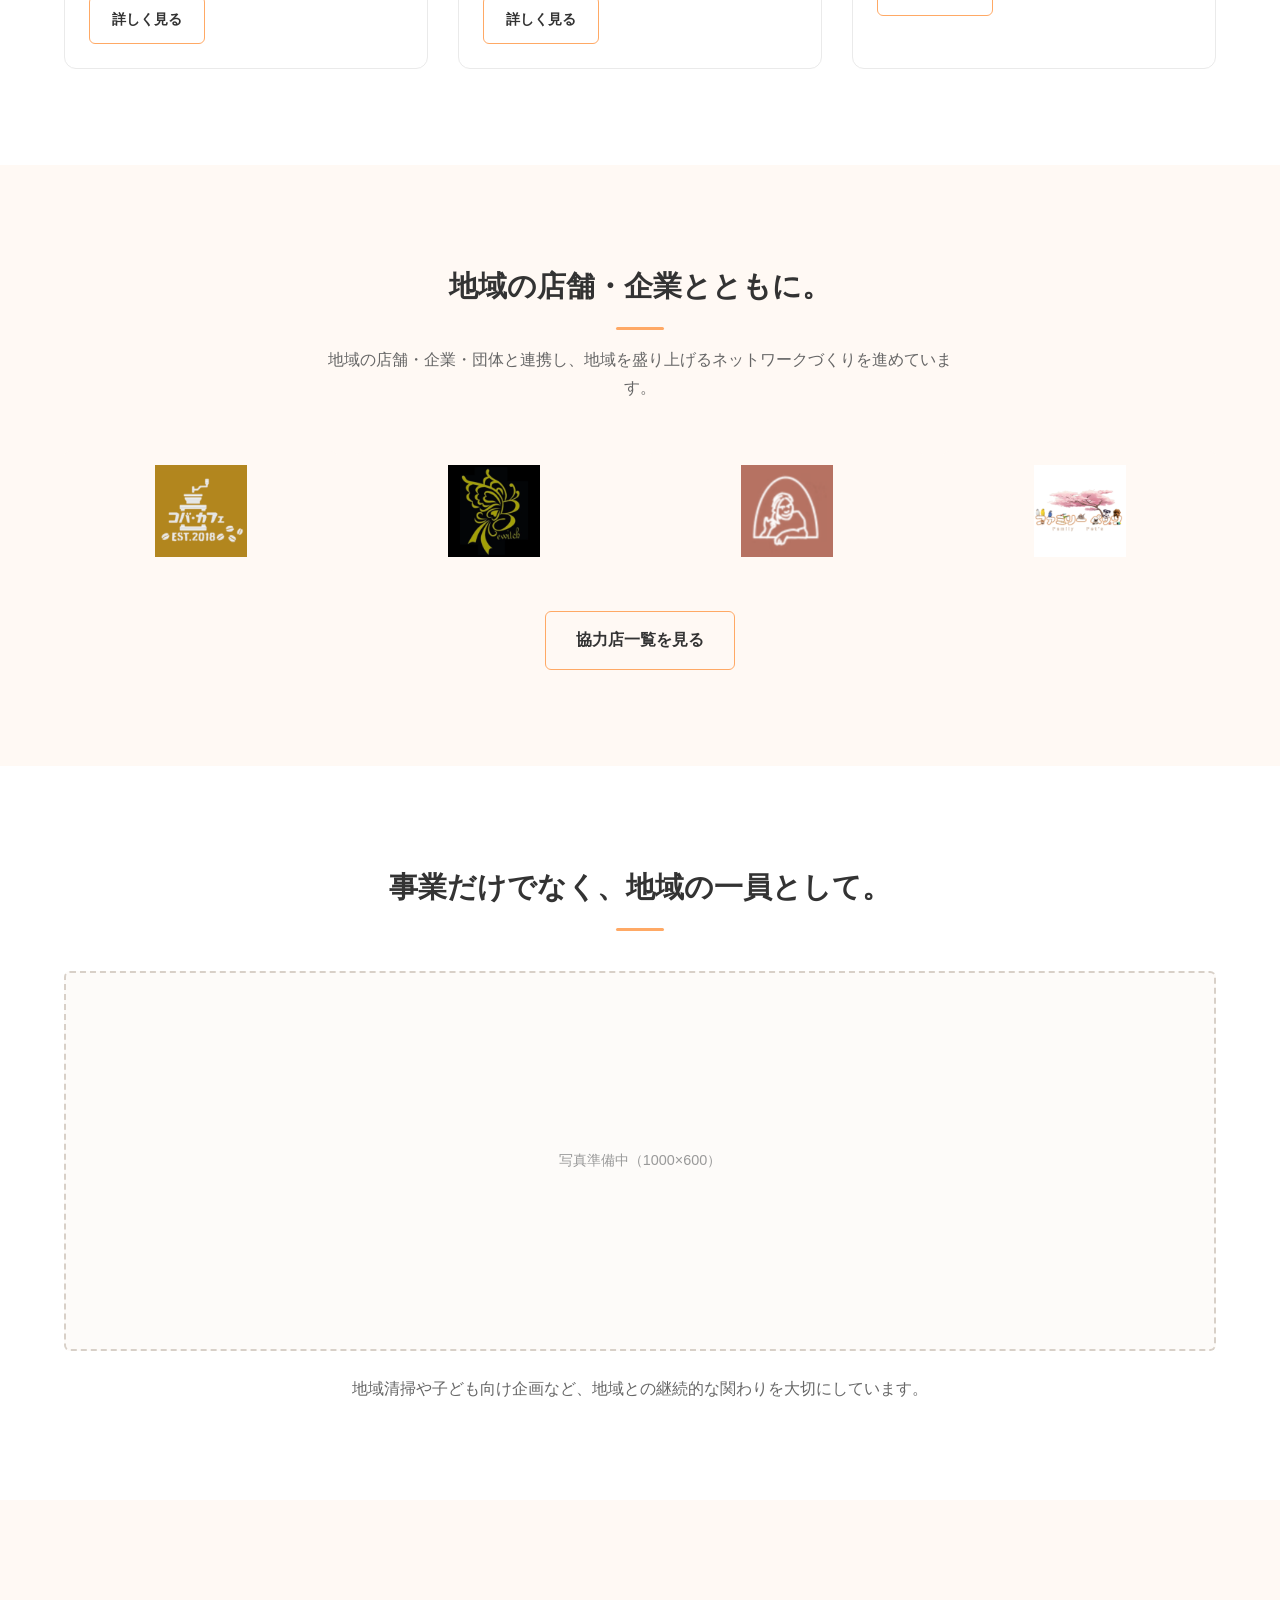
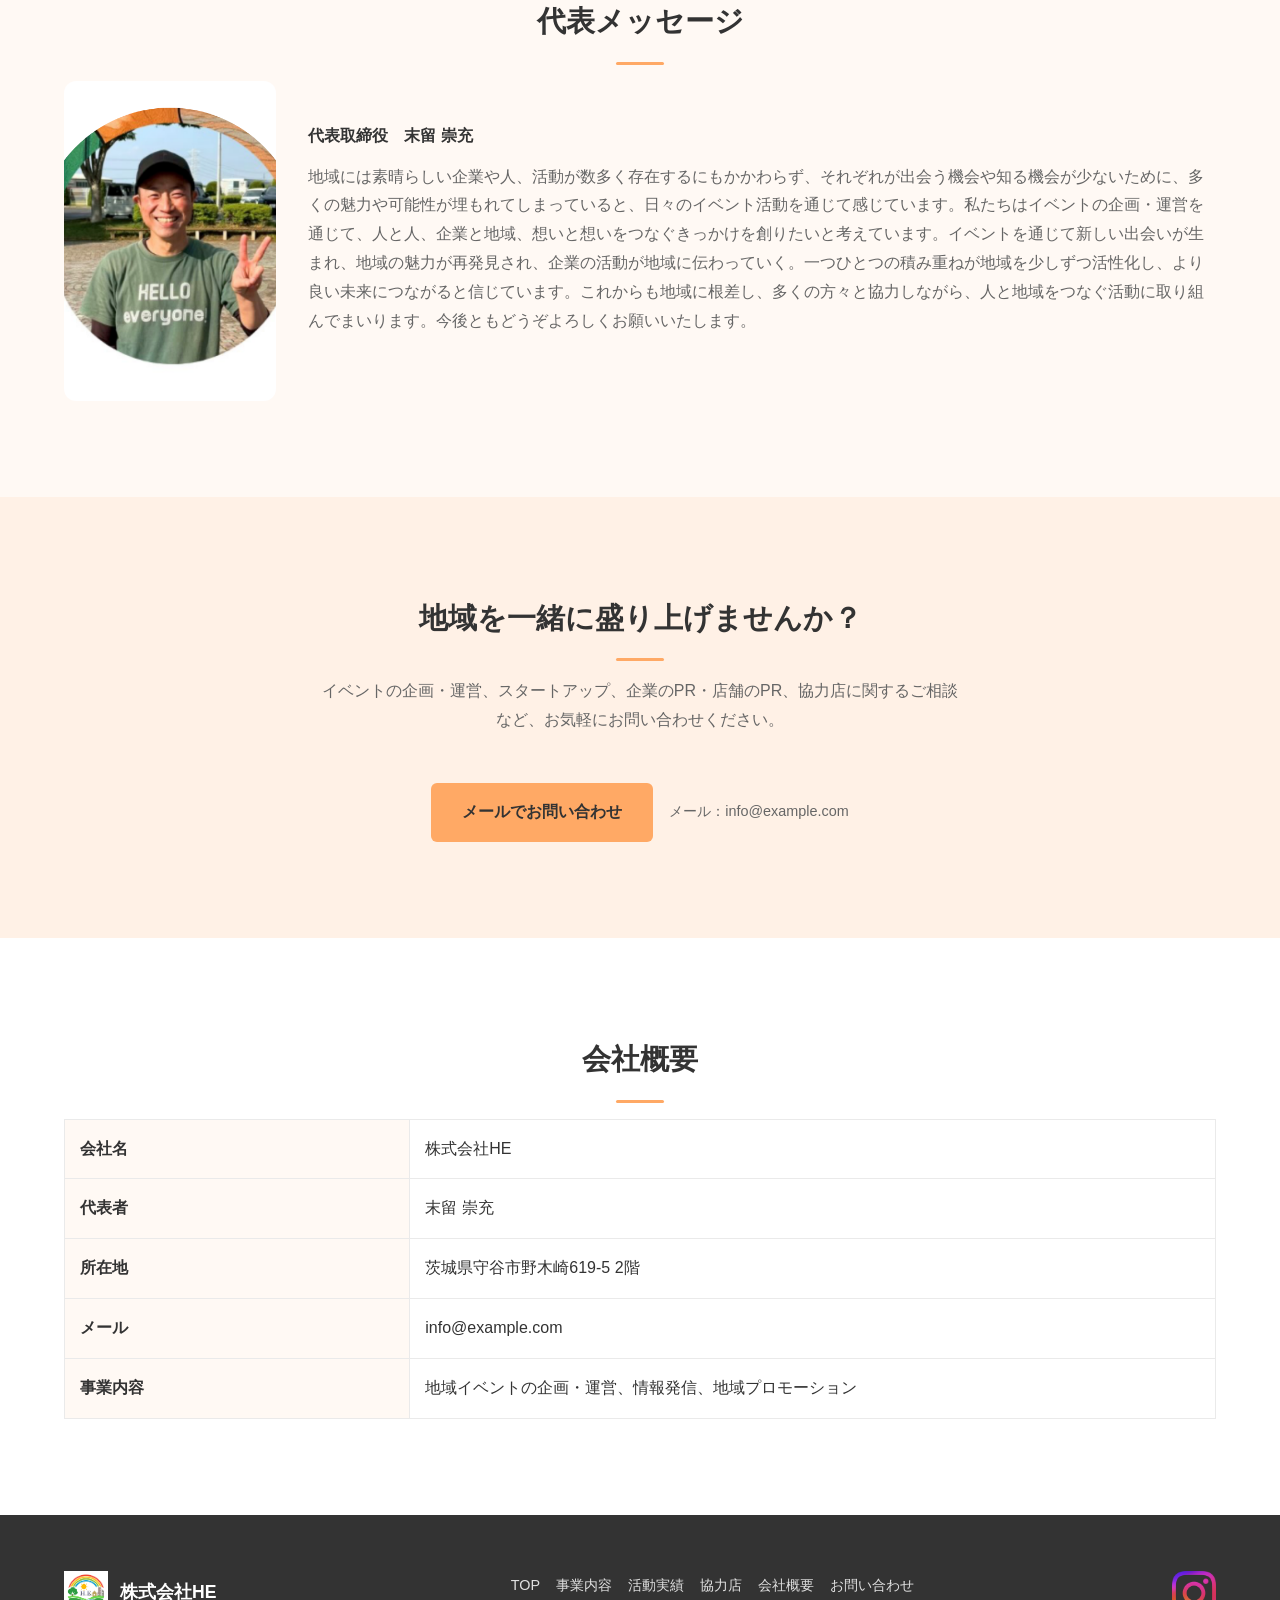
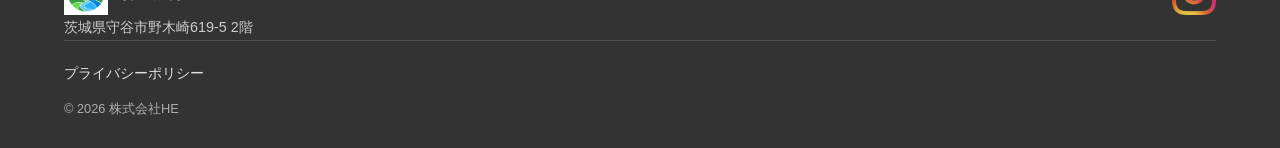
==== commit aed6ba3f: "イベント開催・地域活動を「回以上」表記に統一、単位テキストの折り返しを防止 - 35回→35回以上、12回→12回以上 - .stat-number spanにwhite-space:nowrapを追" ====
--- a/index.html
+++ b/index.html
@@ -117,7 +117,7 @@
         <div class="stats-grid">
 
             <div class="stat-item">
-                <p class="stat-number">35<span>回</span></p>
+                <p class="stat-number">35<span>回以上</span></p>
                 <p class="stat-label">イベント開催</p>
             </div>
 
@@ -132,7 +132,7 @@
             </div>
 
             <div class="stat-item">
-                <p class="stat-number">12<span>回</span></p>
+                <p class="stat-number">12<span>回以上</span></p>
                 <p class="stat-label">地域活動</p>
             </div>
 
--- a/style.css
+++ b/style.css
@@ -348,6 +348,7 @@
   font-weight: 500;
   color: var(--color-text);
   margin-left: 4px;
+  white-space: nowrap;
 }
 
 .stat-label {
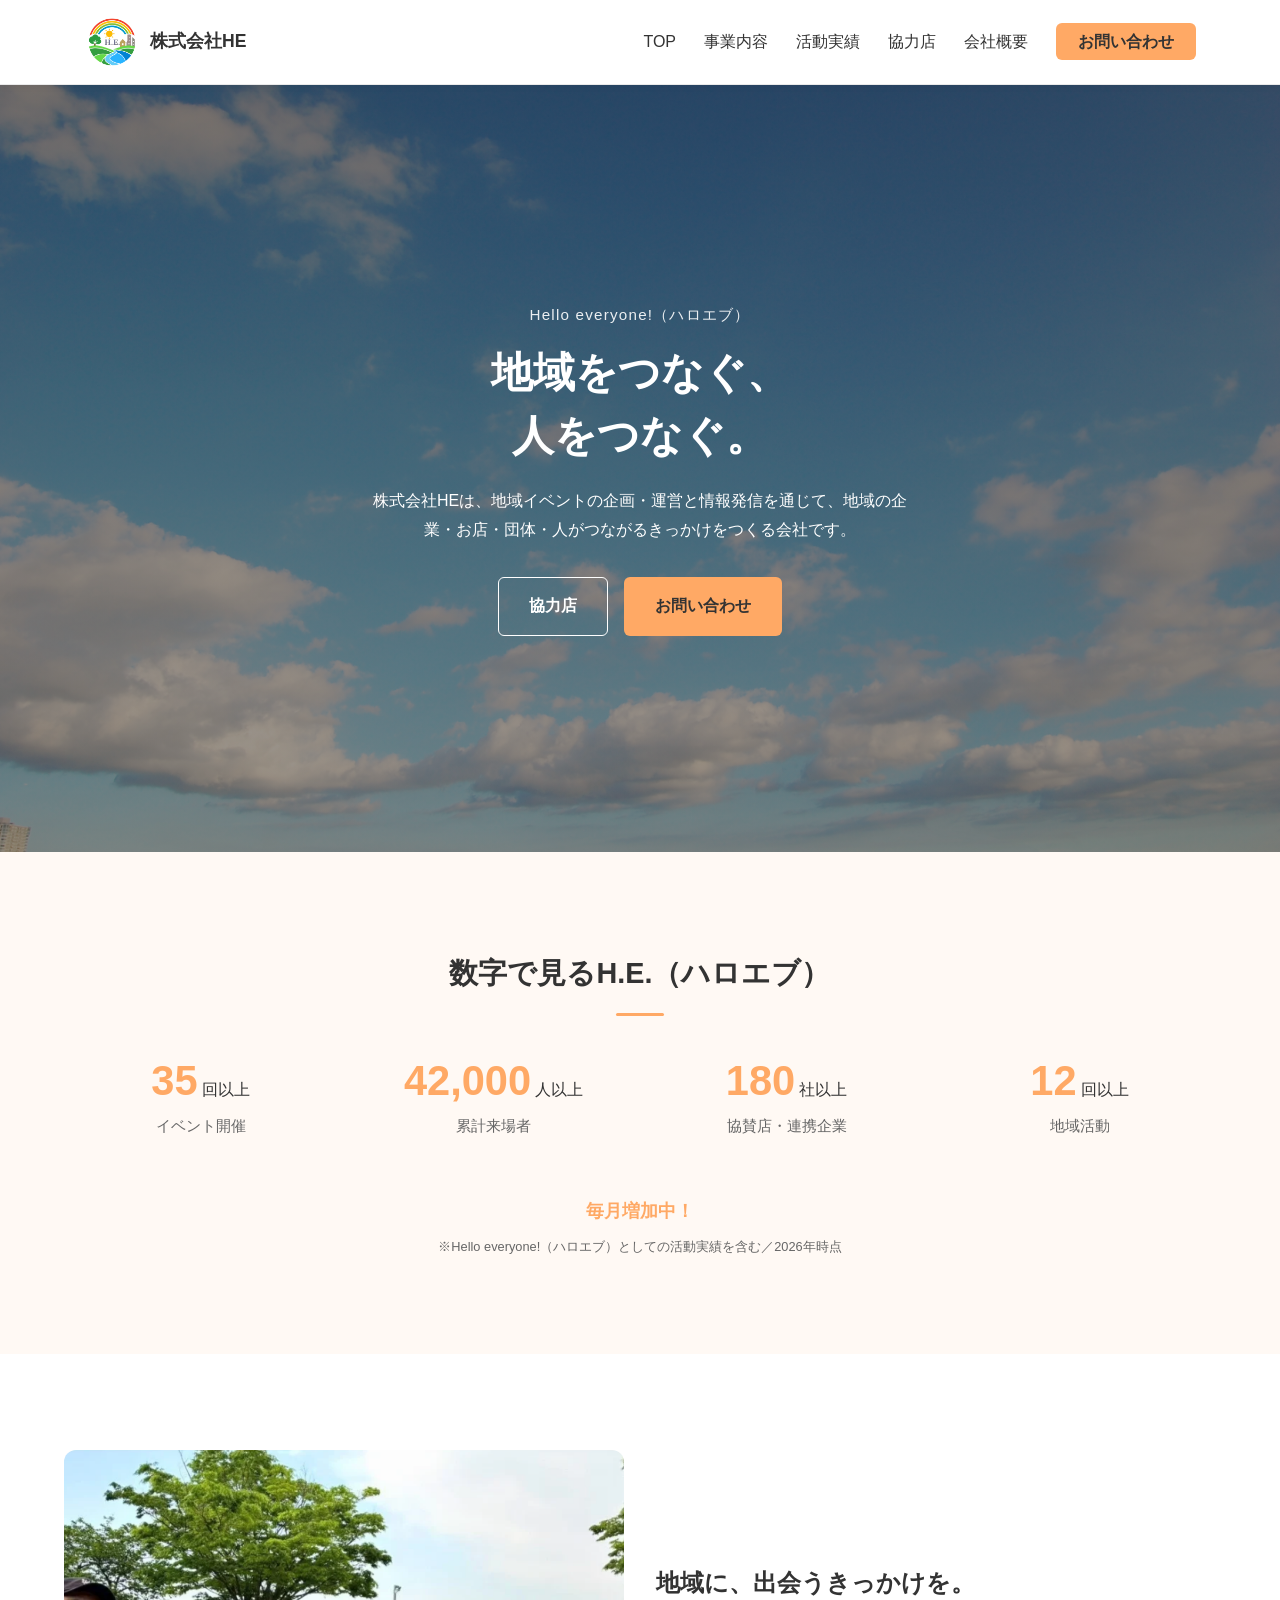
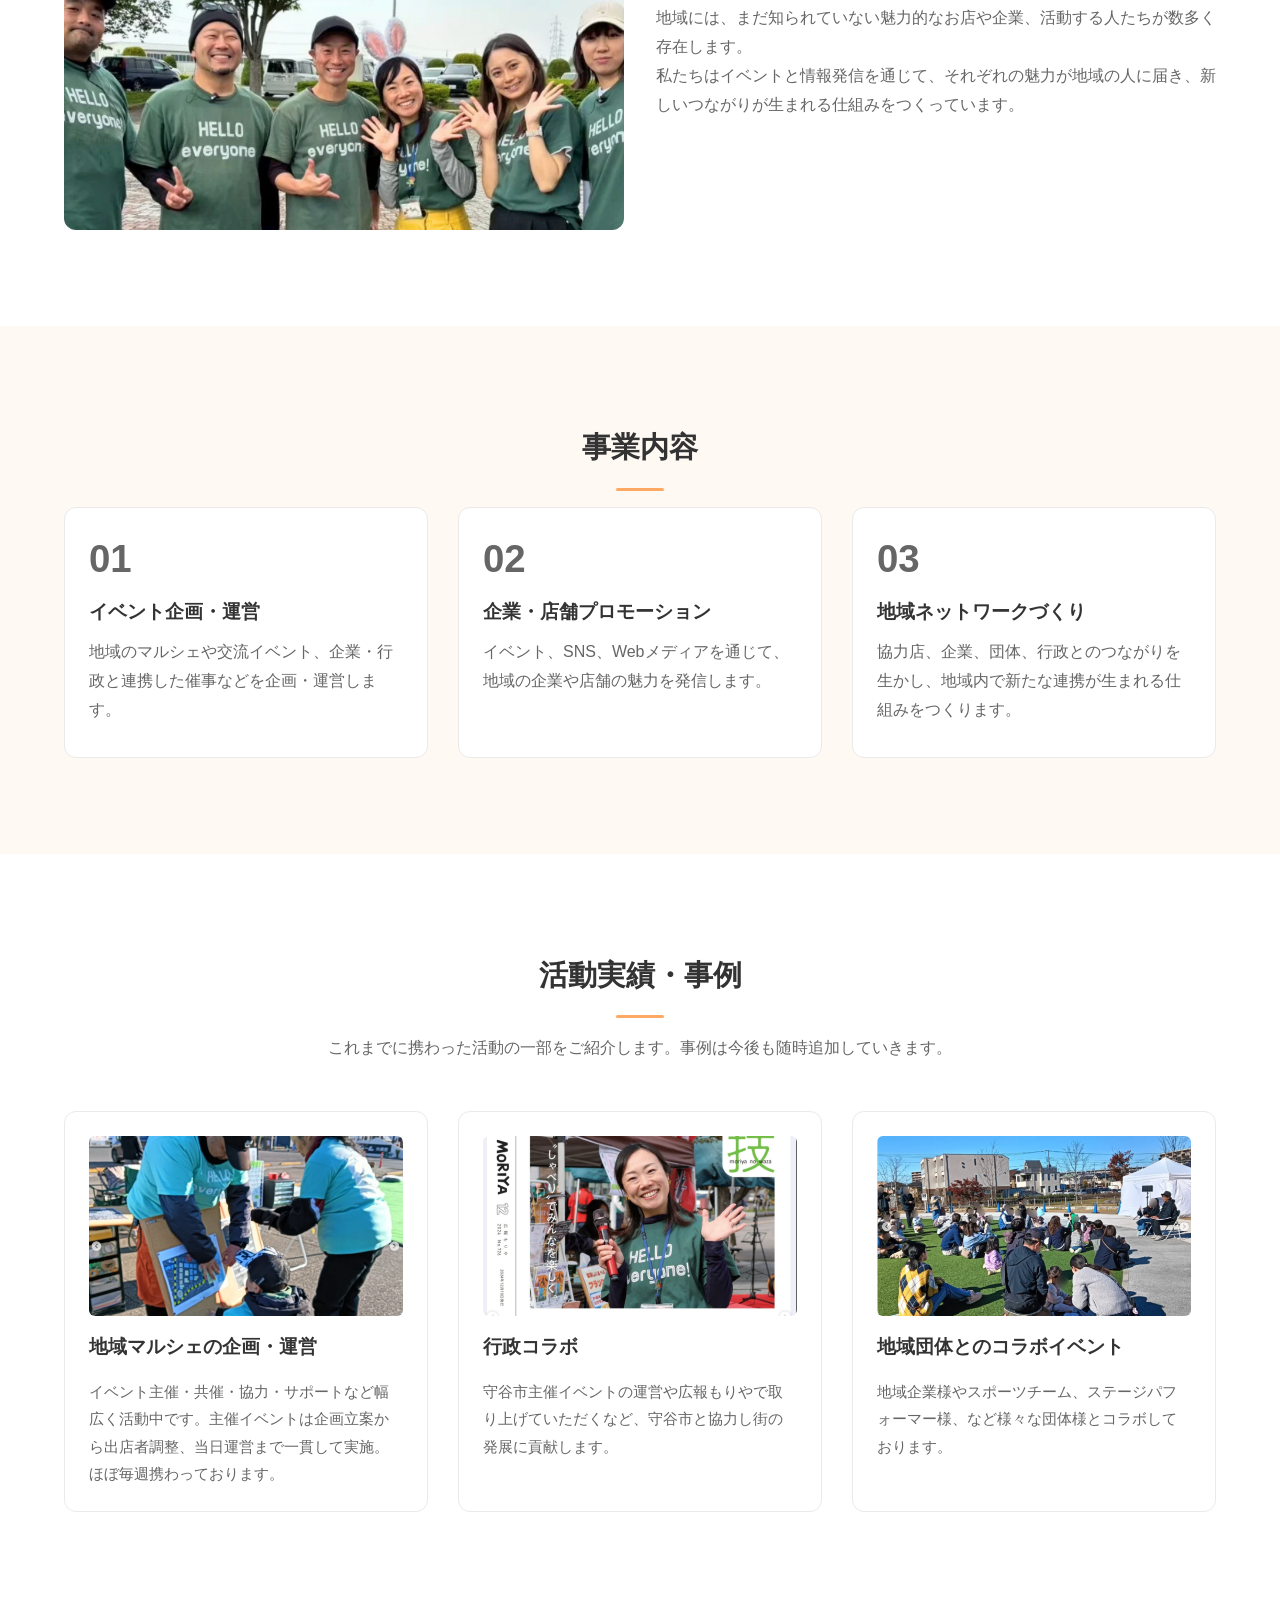
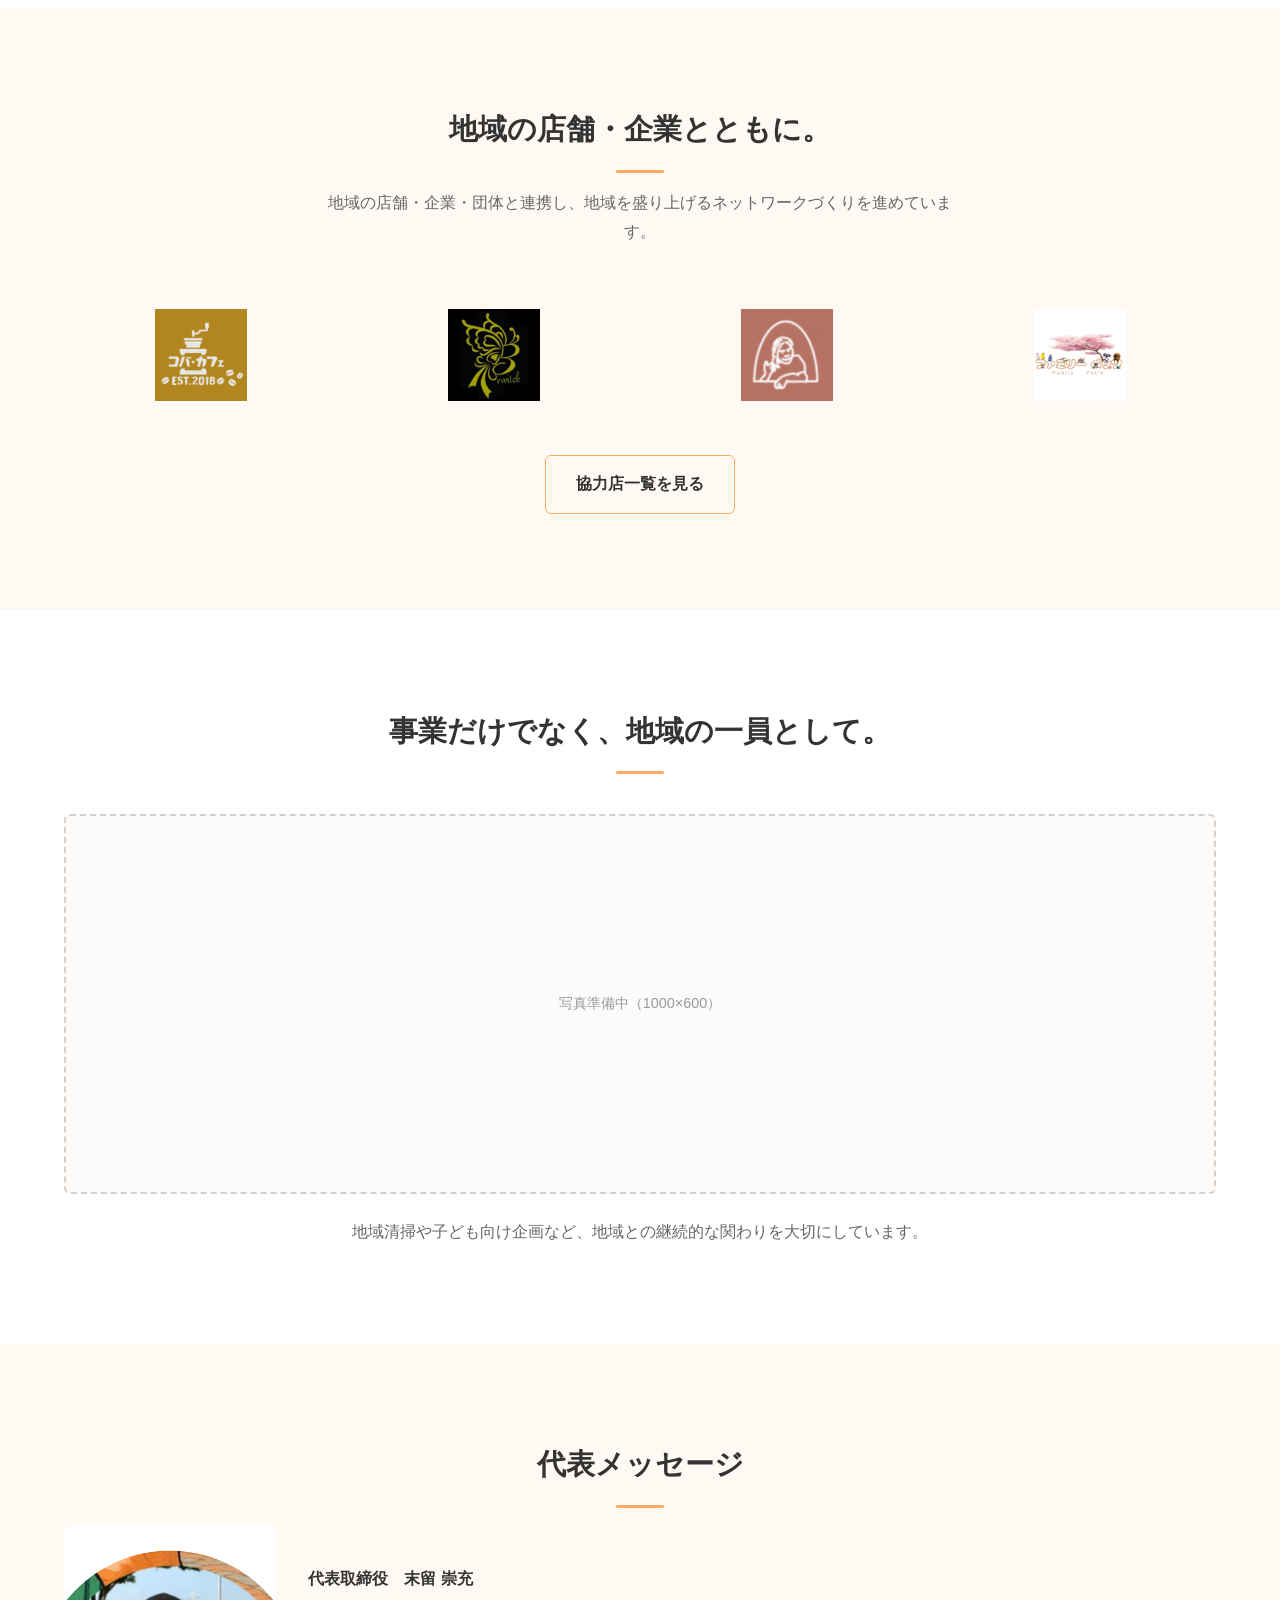
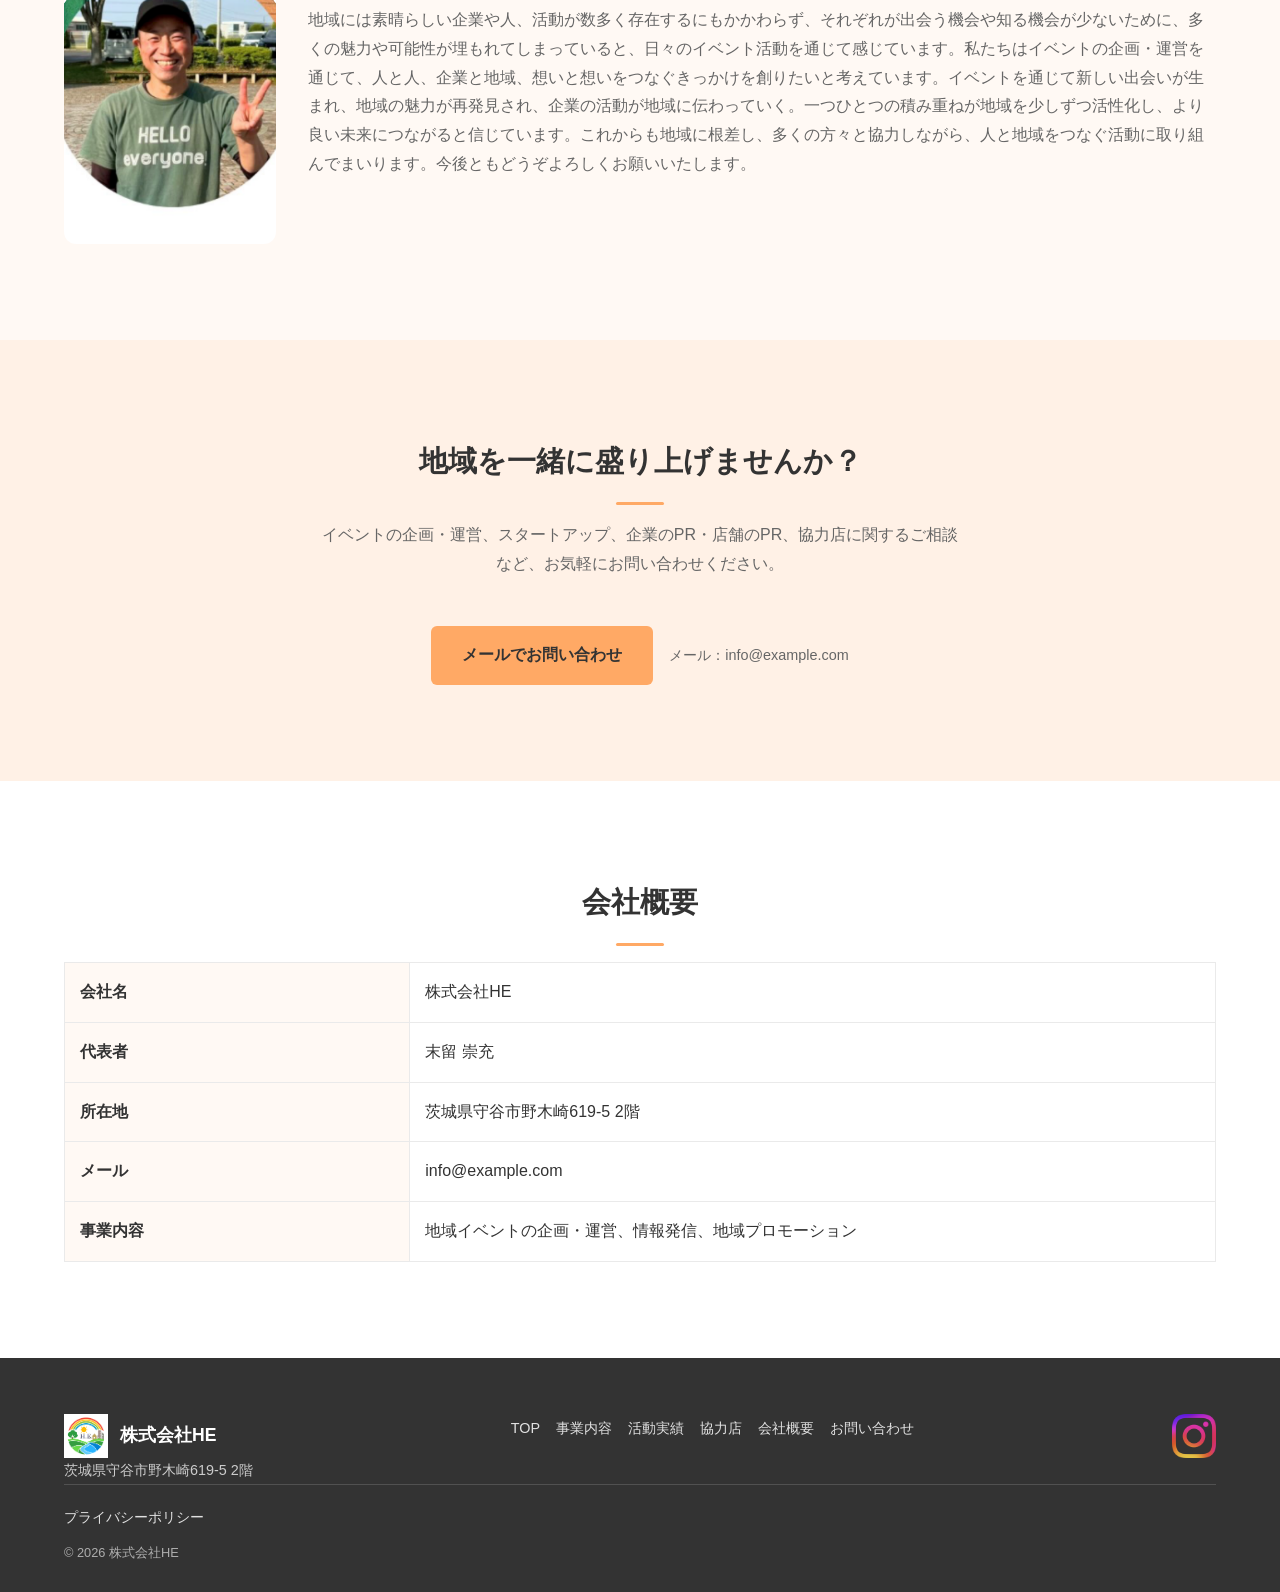
==== commit bc0ccbae: "活動実績・事例カードを簡素化し説明文を差し替え - 「詳しく見る」ボタンと開催日/開催場所/出店数/来場者数のメタ情報を削除 - 「H.E.（ハロエブ）が担当した内容：」の定型文を、各事例の実態に即し" ====
--- a/index.html
+++ b/index.html
@@ -204,46 +204,25 @@
         <h2 class="section-title">活動実績・事例</h2>
         <p class="section-lead">これまでに携わった活動の一部をご紹介します。事例は今後も随時追加していきます。</p>
 
-        <!-- 事例カードは同一構造で複製することで追加できます。詳細ページは今後作成予定のため「詳しく見る」は仮リンクです -->
+        <!-- 事例カードは同一構造で複製することで追加できます -->
         <div class="cases">
 
             <div class="case-card">
                 <img class="case-image" src="images/local-market-planning.png" alt="地域マルシェの出店マップを確認しながら打ち合わせする様子" loading="lazy" decoding="async">
                 <h3>地域マルシェの企画・運営</h3>
-                <dl class="case-meta">
-                    <div><dt>開催日</dt><dd>2026年春（予定）</dd></div>
-                    <div><dt>開催場所</dt><dd>茨城県守谷市内</dd></div>
-                    <div><dt>出店数</dt><dd>準備中</dd></div>
-                    <div><dt>来場者数</dt><dd>準備中</dd></div>
-                </dl>
-                <p class="case-role"><strong>H.E.（ハロエブ）が担当した内容：</strong>企画立案から出店者調整、当日運営までを一貫して担当。</p>
-                <a href="#" class="btn btn-outline btn-small">詳しく見る</a>
+                <p class="case-role">イベント主催・共催・協力・サポートなど幅広く活動中です。主催イベントは企画立案から出店者調整、当日運営まで一貫して実施。ほぼ毎週携わっております。</p>
             </div>
 
             <div class="case-card">
                 <img class="case-image" src="images/government-collaboration.png" alt="広報紙「MORIYA」に掲載された当社スタッフの紹介記事" loading="lazy" decoding="async">
                 <h3>行政コラボ</h3>
-                <dl class="case-meta">
-                    <div><dt>開催日</dt><dd>準備中</dd></div>
-                    <div><dt>開催場所</dt><dd>準備中</dd></div>
-                    <div><dt>出店数</dt><dd>準備中</dd></div>
-                    <div><dt>来場者数</dt><dd>準備中</dd></div>
-                </dl>
-                <p class="case-role"><strong>H.E.（ハロエブ）が担当した内容：</strong>行政主催イベントへの出展及び当日のブース運営を担当。</p>
-                <a href="#" class="btn btn-outline btn-small">詳しく見る</a>
+                <p class="case-role">守谷市主催イベントの運営や広報もりやで取り上げていただくなど、守谷市と協力し街の発展に貢献します。</p>
             </div>
 
             <div class="case-card">
                 <img class="case-image" src="images/community-collaboration-event.png" alt="芝生広場で行われた地域イベントに参加する人々" loading="lazy" decoding="async">
                 <h3>地域団体とのコラボイベント</h3>
-                <dl class="case-meta">
-                    <div><dt>開催日</dt><dd>準備中</dd></div>
-                    <div><dt>開催場所</dt><dd>準備中</dd></div>
-                    <div><dt>出店数</dt><dd>準備中</dd></div>
-                    <div><dt>来場者数</dt><dd>準備中</dd></div>
-                </dl>
-                <p class="case-role"><strong>H.E.（ハロエブ）が担当した内容：</strong>地域企業との共同企画・広報・当日運営を担当。</p>
-                <a href="#" class="btn btn-outline btn-small">詳しく見る</a>
+                <p class="case-role">地域企業様やスポーツチーム、ステージパフォーマー様、など様々な団体様とコラボしております。</p>
             </div>
 
         </div>
--- a/style.css
+++ b/style.css
@@ -469,34 +469,9 @@
   border-radius: var(--radius-sm);
 }
 
-.case-meta {
-  display: grid;
-  grid-template-columns: repeat(2, 1fr);
-  gap: 10px 16px;
-  font-size: 0.9rem;
-}
-
-.case-meta div {
-  display: flex;
-  flex-direction: column;
-}
-
-.case-meta dt {
-  color: var(--color-text-light);
-  font-size: 0.8rem;
-}
-
-.case-meta dd {
-  font-weight: 600;
-}
-
 .case-role {
   font-size: 0.95rem;
   color: var(--color-text-light);
-}
-
-.case-card .btn {
-  align-self: flex-start;
 }
 
 /* ==========================================================================
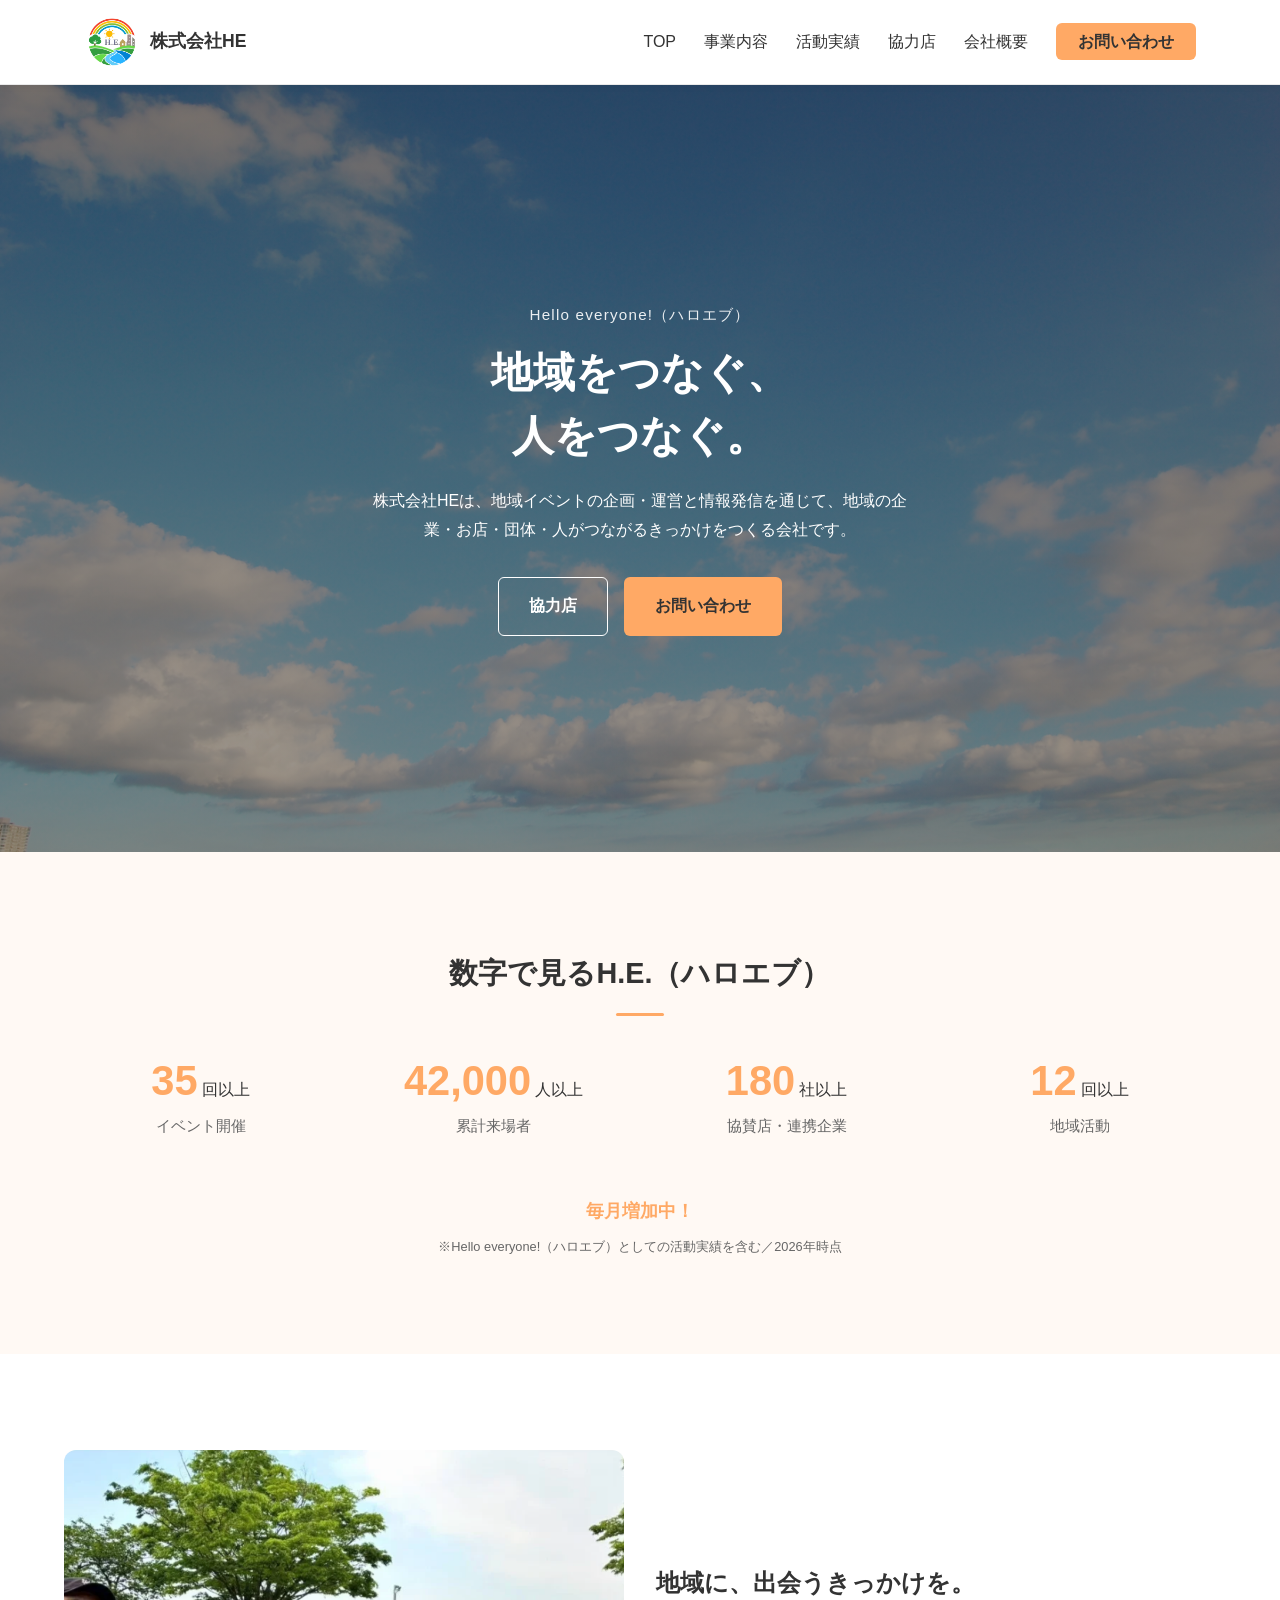
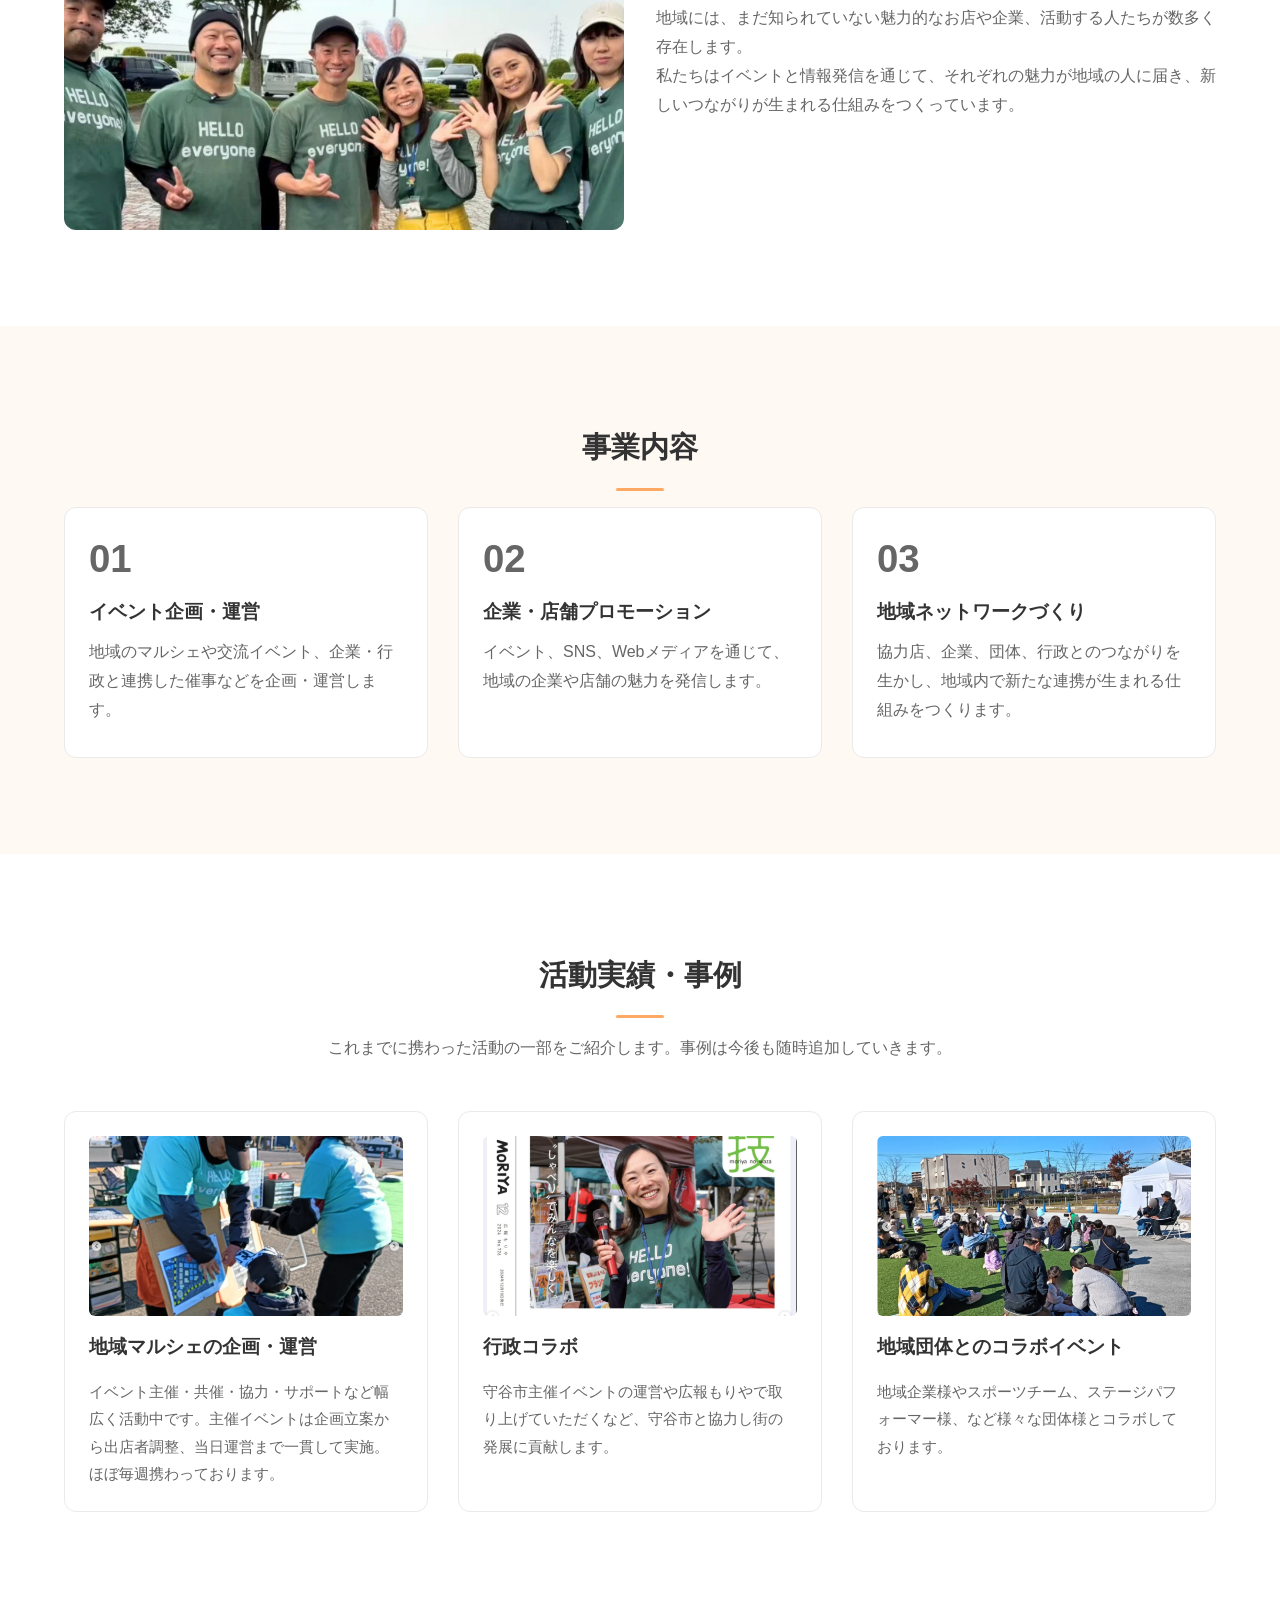
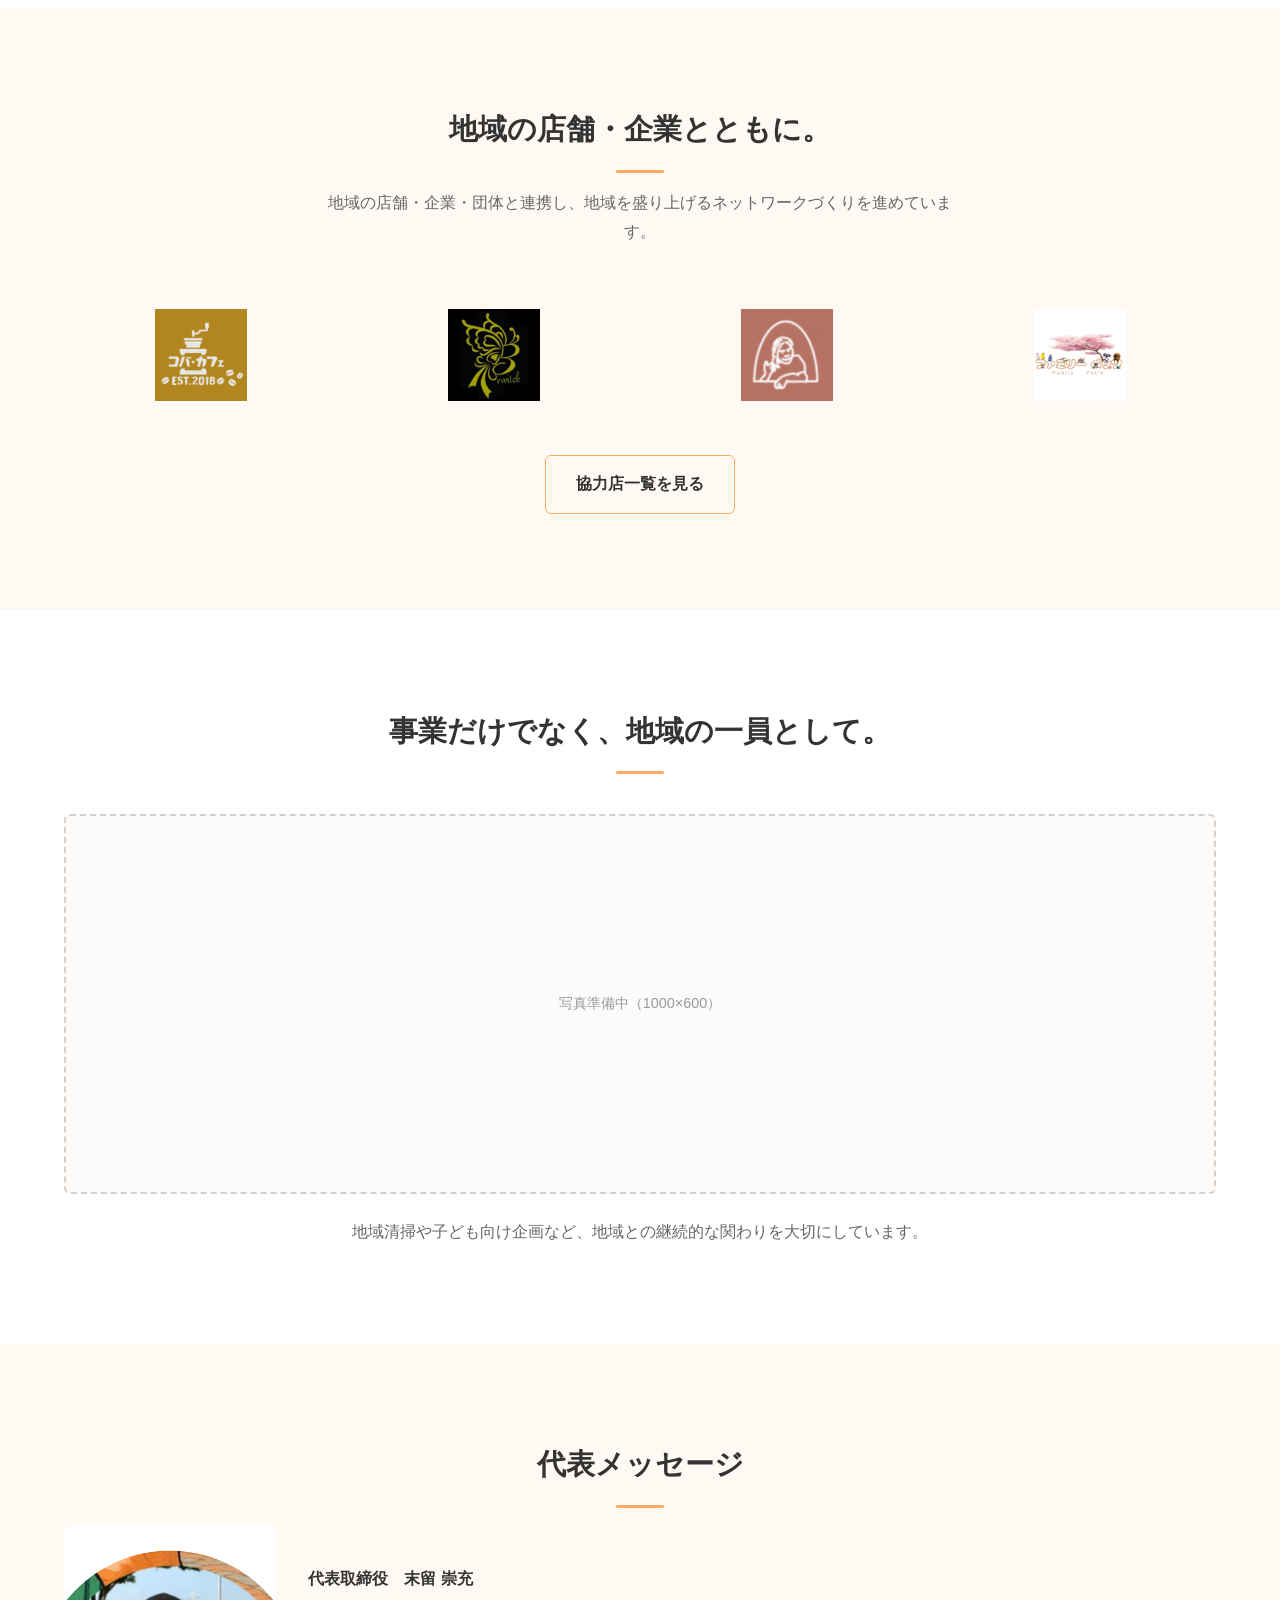
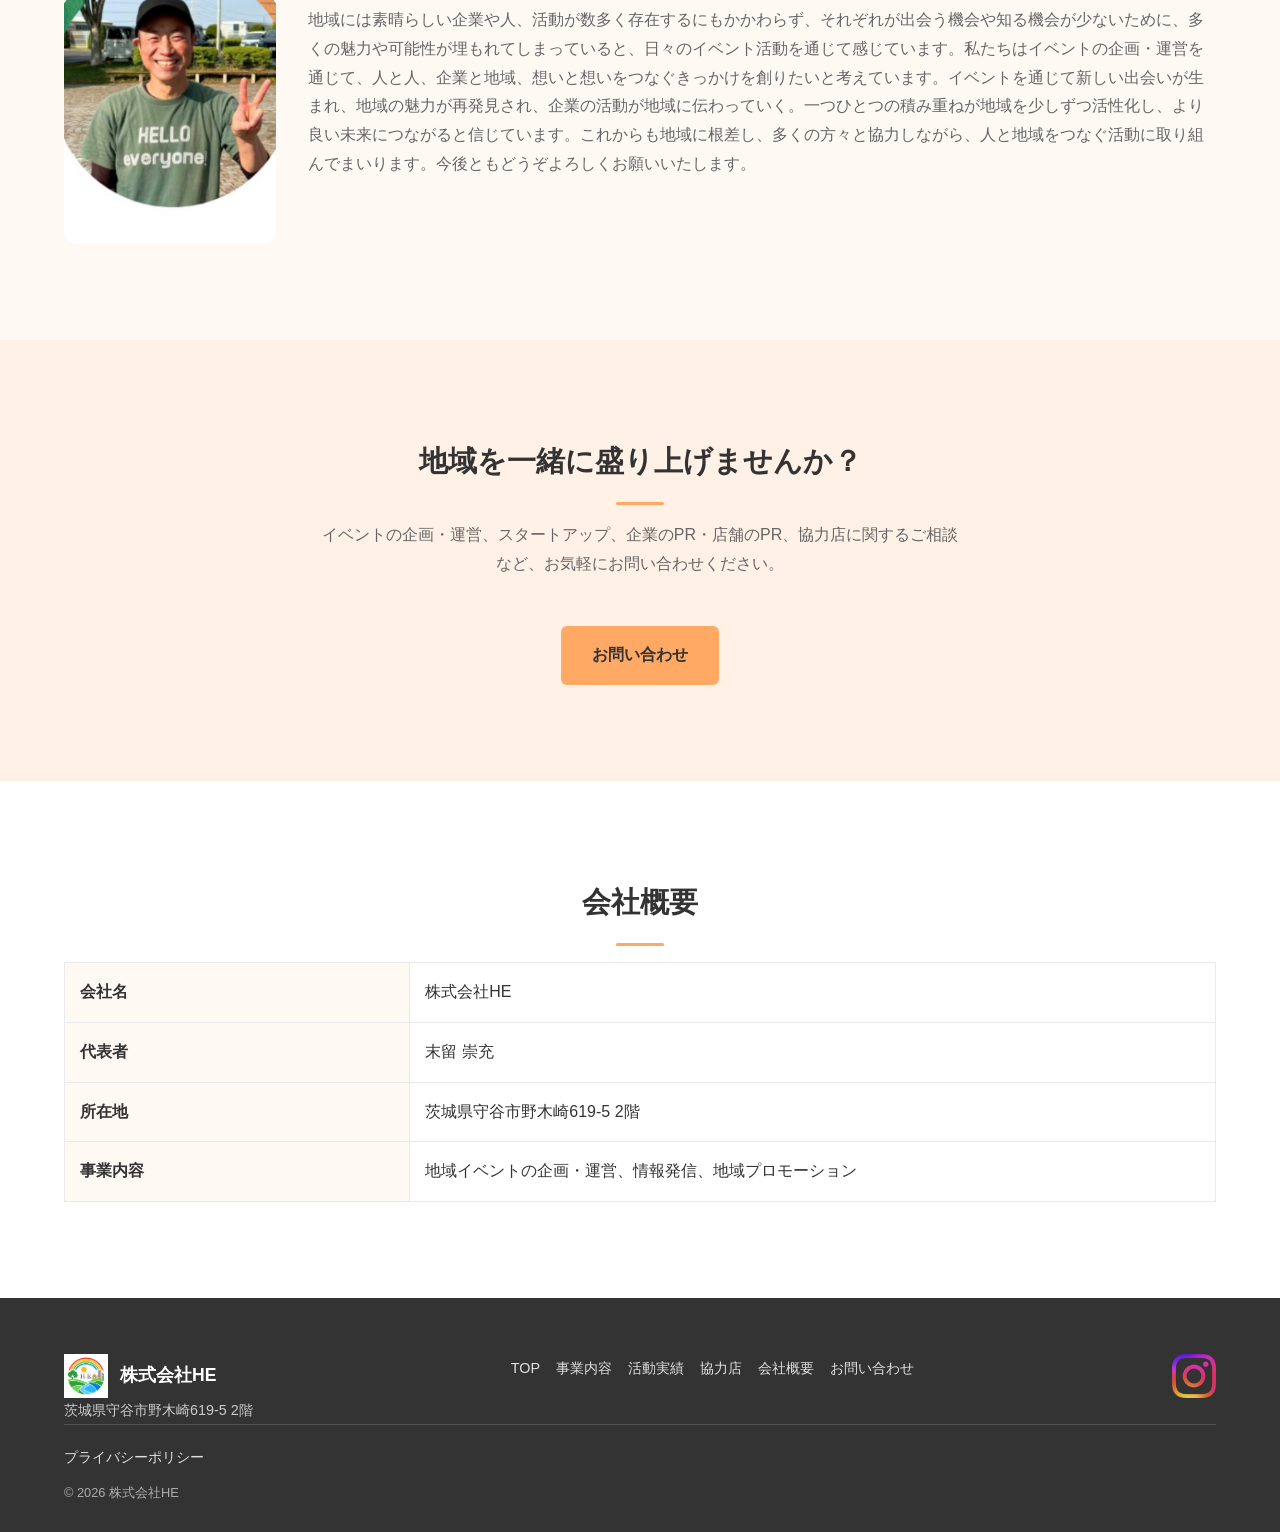
==== commit c9b4420f: "お問い合わせをNotionフォームへの外部リンクに変更、メールアドレス表記を削除 - 全ページの「お問い合わせ」ボタン（ヘッダー・ヒーロー・フッター・CTAセクション）をNotionフォームURLへの" ====
--- a/index.html
+++ b/index.html
@@ -77,7 +77,7 @@
                 <li><a href="#results">活動実績</a></li>
                 <li><a href="/partners/">協力店</a></li>
                 <li><a href="#company">会社概要</a></li>
-                <li class="nav-cta"><a href="#contact">お問い合わせ</a></li>
+                <li class="nav-cta"><a href="https://momentous-centipede-1d2.notion.site/3d03552071dd80219933c4e83ecb9e5e?pvs=105" target="_blank" rel="noopener">お問い合わせ</a></li>
             </ul>
         </nav>
 
@@ -101,7 +101,7 @@
         </p>
         <div class="hero-buttons">
             <a href="/partners/" class="btn btn-outline-light">協力店</a>
-            <a href="#contact" class="btn btn-primary">お問い合わせ</a>
+            <a href="https://momentous-centipede-1d2.notion.site/3d03552071dd80219933c4e83ecb9e5e?pvs=105" class="btn btn-primary" target="_blank" rel="noopener">お問い合わせ</a>
         </div>
     </div>
 
@@ -317,8 +317,7 @@
         </p>
 
         <div class="contact-actions">
-            <a href="mailto:info@example.com" class="btn btn-primary">メールでお問い合わせ</a>
-            <p class="contact-email">メール：info@example.com</p>
+            <a href="https://momentous-centipede-1d2.notion.site/3d03552071dd80219933c4e83ecb9e5e?pvs=105" class="btn btn-primary" target="_blank" rel="noopener">お問い合わせ</a>
         </div>
 
     </div>
@@ -354,11 +353,6 @@
                 <td>000-0000-0000</td>
             </tr>
             -->
-
-            <tr>
-                <th>メール</th>
-                <td>info@example.com</td>
-            </tr>
 
             <tr>
                 <th>事業内容</th>
@@ -390,7 +384,7 @@
                 <li><a href="#results">活動実績</a></li>
                 <li><a href="/partners/">協力店</a></li>
                 <li><a href="#company">会社概要</a></li>
-                <li><a href="#contact">お問い合わせ</a></li>
+                <li><a href="https://momentous-centipede-1d2.notion.site/3d03552071dd80219933c4e83ecb9e5e?pvs=105" target="_blank" rel="noopener">お問い合わせ</a></li>
             </ul>
         </nav>
 
--- a/style.css
+++ b/style.css
@@ -565,11 +565,6 @@
   gap: 16px;
 }
 
-.contact-email {
-  color: var(--color-text-light);
-  font-size: 0.9rem;
-}
-
 /* ==========================================================================
    Company overview
    ========================================================================== */
